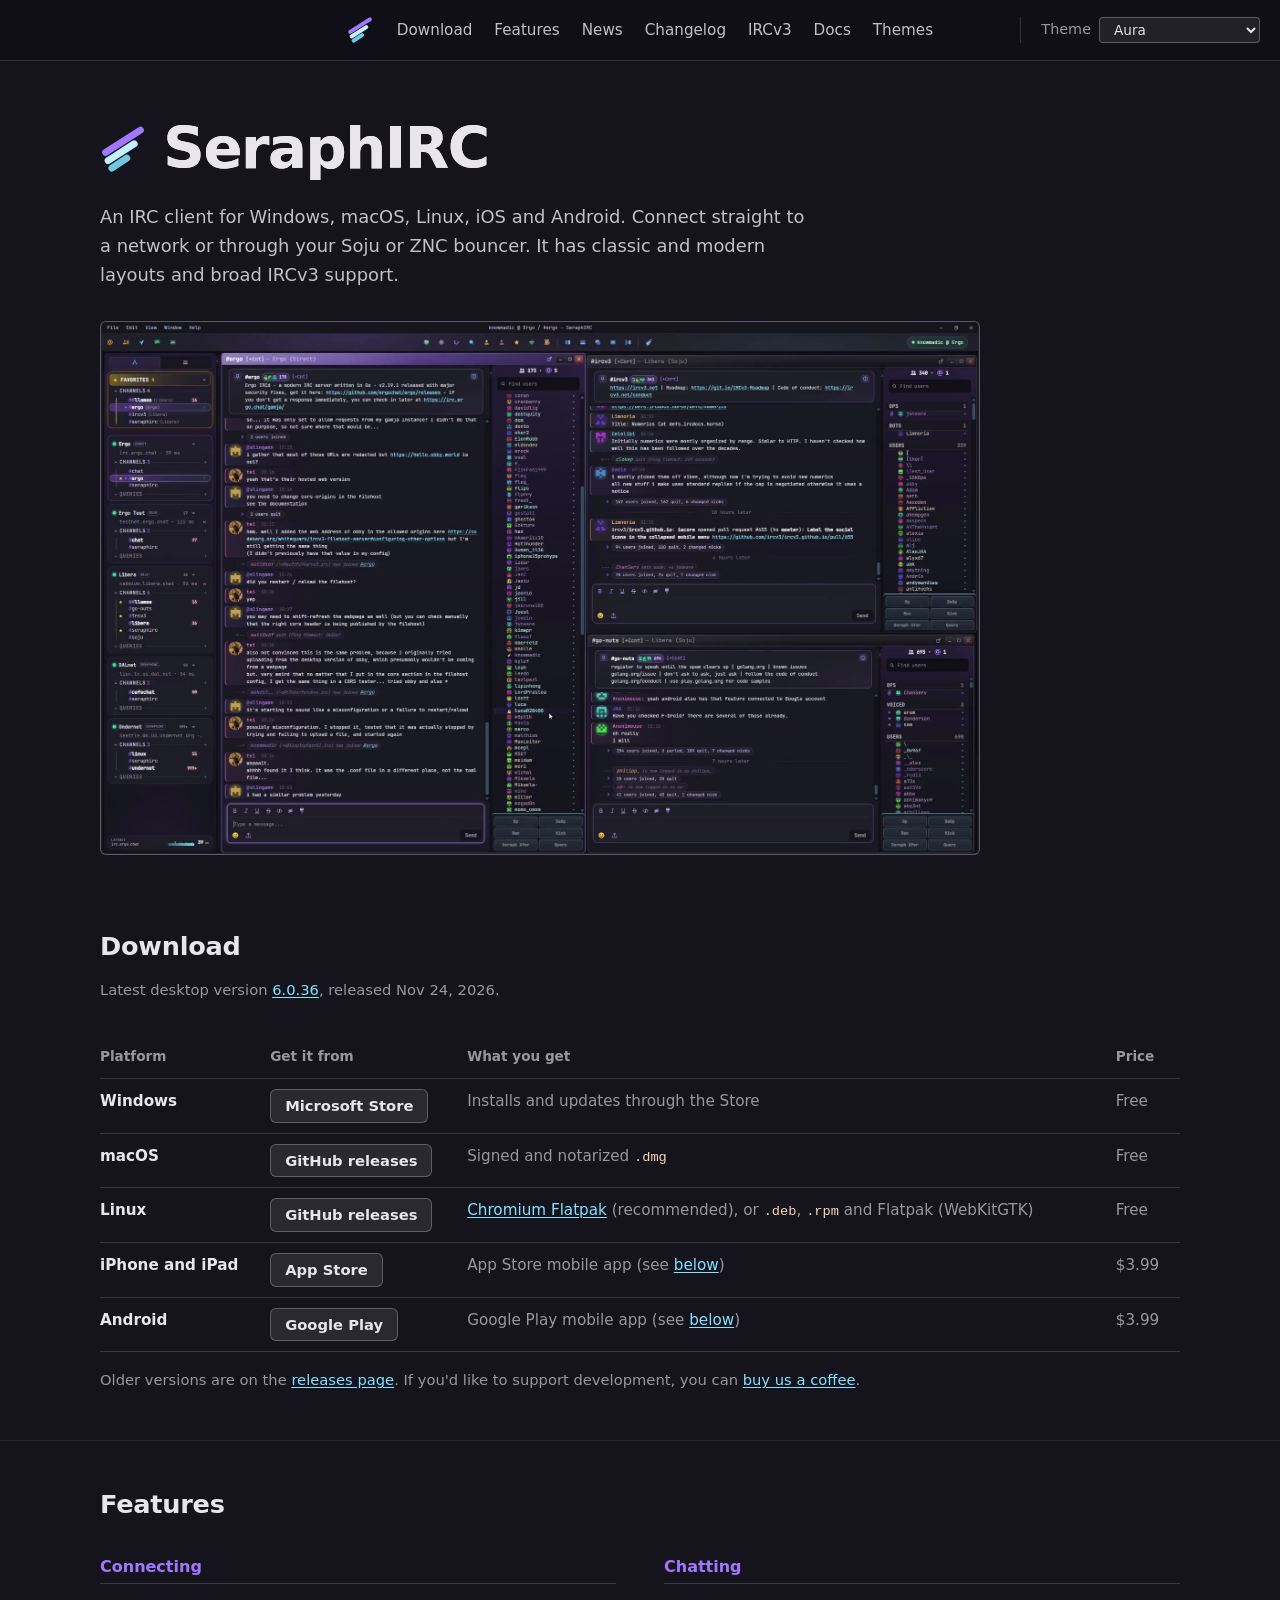
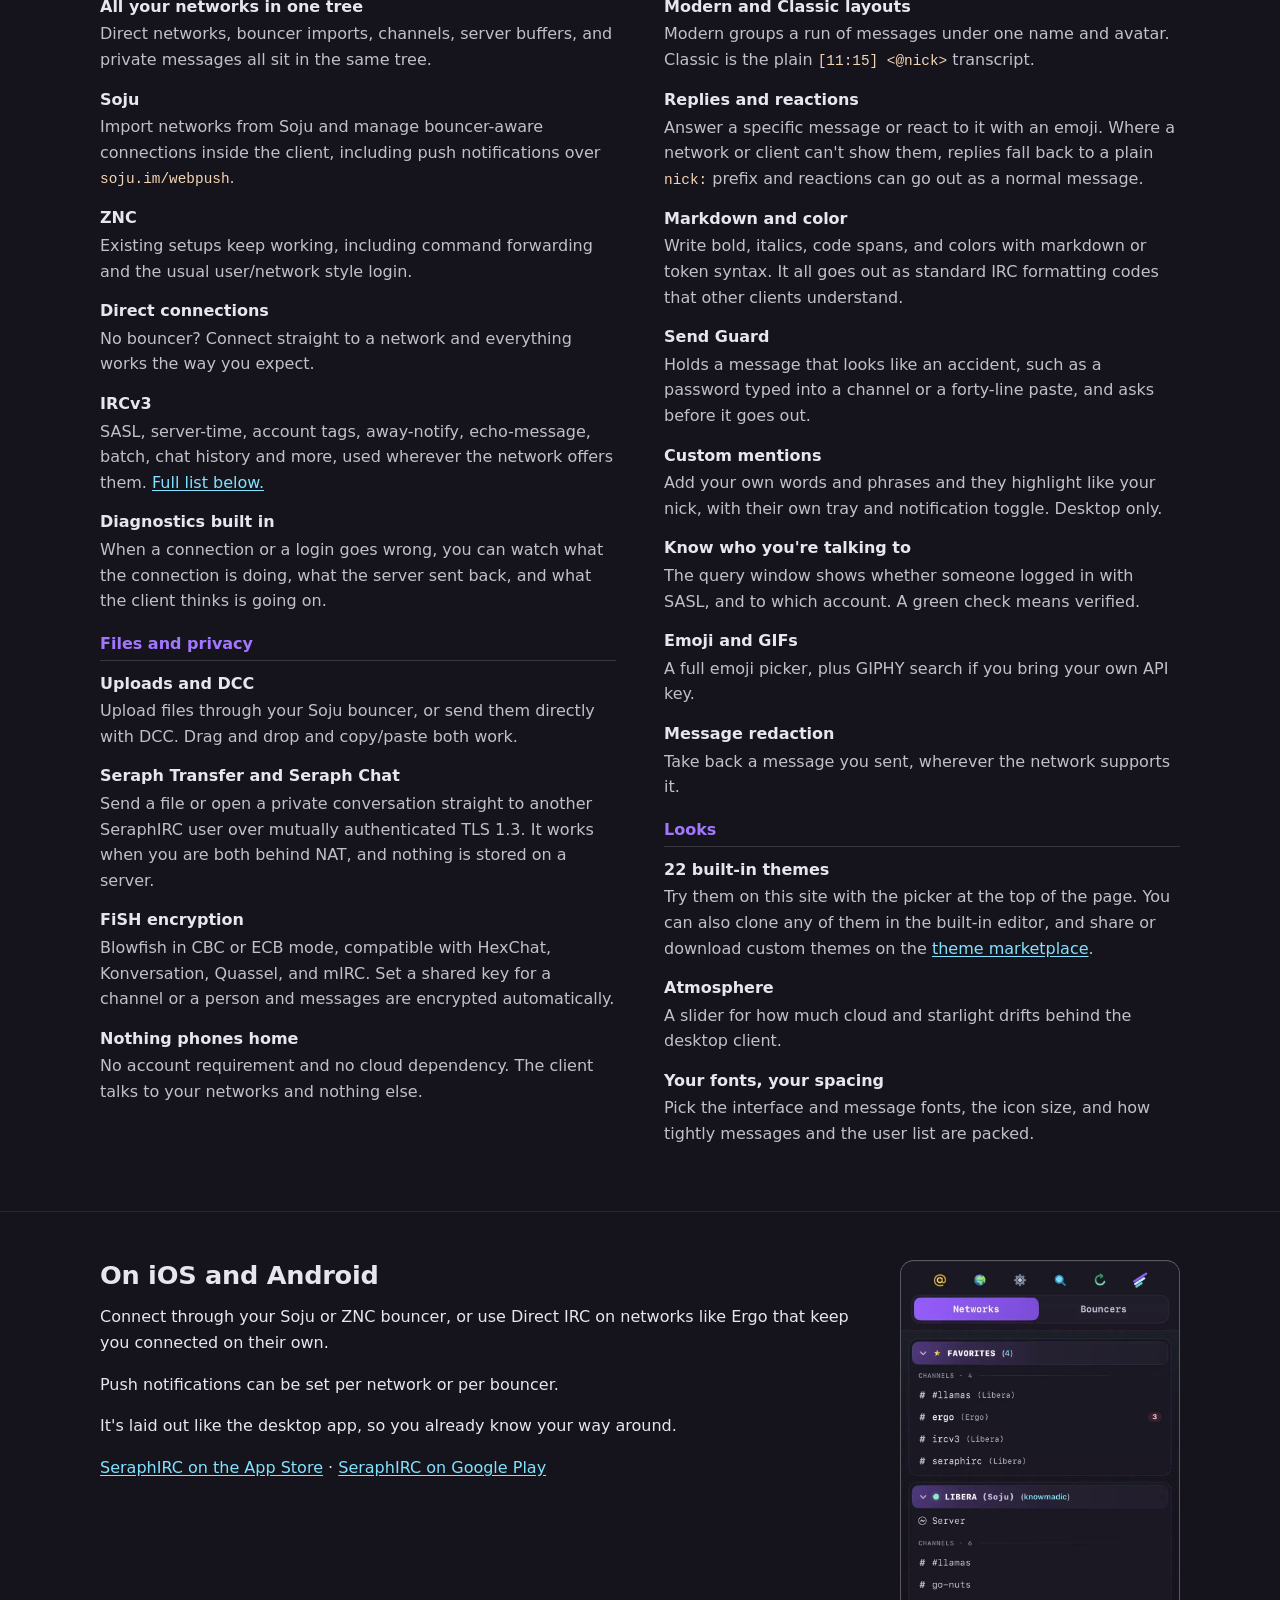
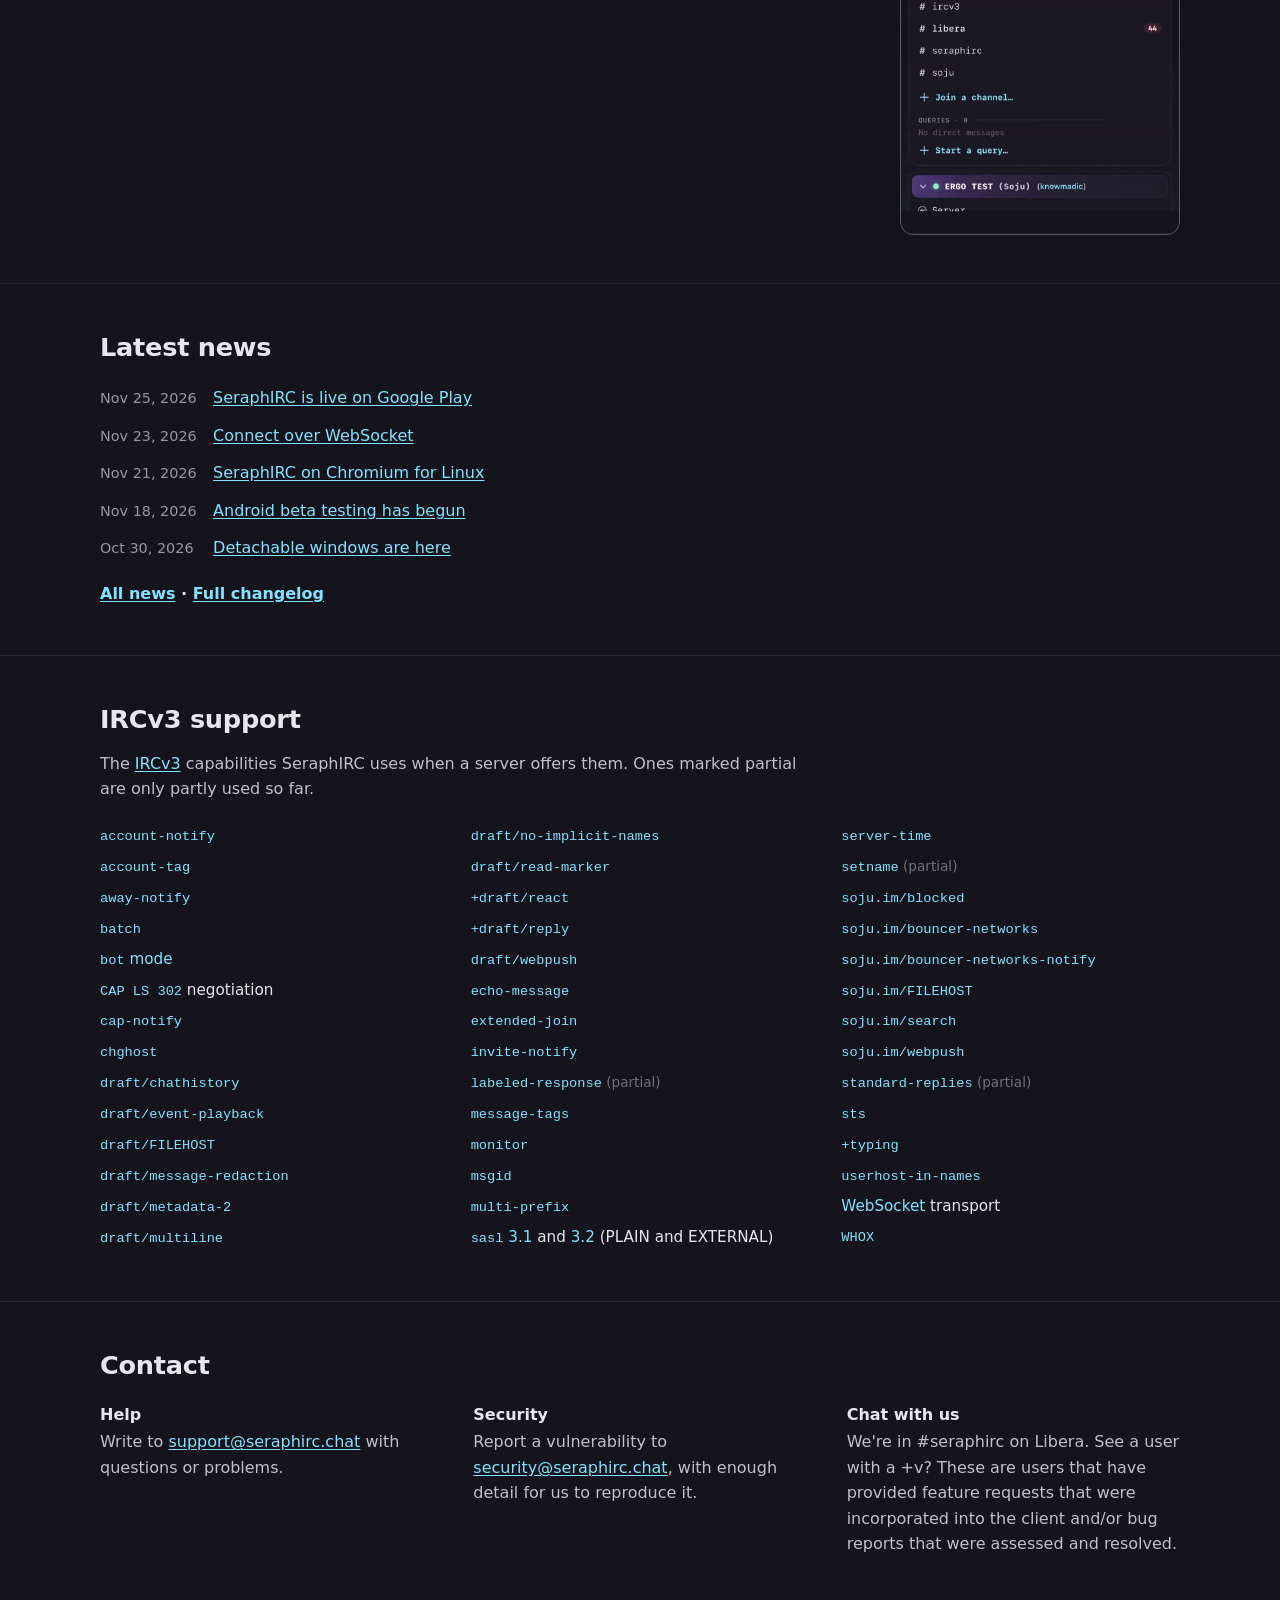
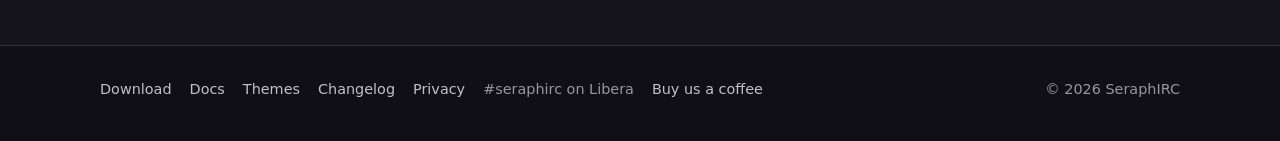
==== index.html @ 4b60f72a "Fanout cleanup" ====
<!doctype html>
<html lang="en" data-theme="aura">
  <head>
    <meta charset="utf-8">
    <meta name="viewport" content="width=device-width, initial-scale=1">
    <meta
      name="description"
      content="SeraphIRC is an IRC client for desktop and mobile, with Soju and ZNC bouncer support, IRCv3, and locally stored history."
    >
    <meta name="theme-color" content="#192035">
    <!-- The one place to bump each release. The desktop client reads these to
         offer updates, and the download section fills in its version line from them. -->
    <meta name="seraphirc:latest-version" content="6.0.36">
    <meta name="seraphirc:release-date" content="2026-11-24">
    <meta name="seraphirc:download-url" content="https://www.seraphirc.chat/#download">
    <link rel="canonical" href="https://www.seraphirc.chat/">
    <link rel="icon" href="/favicon.ico" sizes="any">
    <link rel="icon" type="image/png" sizes="512x512" href="/assets/favicon-v3.png">
    <link rel="icon" type="image/png" sizes="192x192" href="/assets/android-chrome-192x192-v3.png">
    <link rel="icon" type="image/png" sizes="32x32" href="/assets/favicon-32x32-v3.png">
    <link rel="icon" type="image/png" sizes="16x16" href="/assets/favicon-16x16-v3.png">
    <link rel="apple-touch-icon" sizes="180x180" href="/assets/apple-touch-icon-v3.png">

    <meta property="og:type" content="website">
    <meta property="og:site_name" content="SeraphIRC">
    <meta property="og:title" content="SeraphIRC - A modern desktop and mobile IRC client">
    <meta
      property="og:description"
      content="An IRC client for desktop and mobile, with Soju and ZNC bouncer support, IRCv3 capability negotiation, and locally stored history."
    >
    <meta property="og:url" content="https://www.seraphirc.chat/">
    <meta property="og:image" content="https://www.seraphirc.chat/assets/seraphirc-link-preview-v4.png">
    <meta property="og:image:secure_url" content="https://www.seraphirc.chat/assets/seraphirc-link-preview-v4.png">
    <meta property="og:image:type" content="image/png">
    <meta property="og:image:width" content="1200">
    <meta property="og:image:height" content="630">
    <meta property="og:image:alt" content="The SeraphIRC wing-sweep mark on a night-navy ground">
    <meta name="twitter:card" content="summary_large_image">
    <meta name="twitter:title" content="SeraphIRC - A modern desktop and mobile IRC client">
    <meta
      name="twitter:description"
      content="An IRC client for desktop and mobile, with Soju and ZNC bouncer support, IRCv3 capability negotiation, and locally stored history."
    >
    <meta name="twitter:image" content="https://www.seraphirc.chat/assets/seraphirc-link-preview-v4.png">
    <meta name="twitter:image:alt" content="The SeraphIRC wing-sweep mark on a night-navy ground">
    <title>SeraphIRC - IRC for desktop &amp; mobile</title>
    <script type="application/ld+json">
      {
        "@context": "https://schema.org",
        "@graph": [
          {
            "@type": "SoftwareApplication",
            "@id": "https://www.seraphirc.chat/#desktop",
            "name": "SeraphIRC for Desktop",
            "operatingSystem": "Windows, macOS, Linux",
            "applicationCategory": "CommunicationApplication",
            "description": "SeraphIRC is an IRC client for Windows, macOS and Linux, with Soju and ZNC bouncer support, IRCv3 capability negotiation, and locally stored history.",
            "url": "https://www.seraphirc.chat/",
            "downloadUrl": "https://github.com/seraphirc/seraphirc-download/releases/latest",
            "image": "https://www.seraphirc.chat/assets/seraphirc-link-preview-v4.png",
            "screenshot": "https://www.seraphirc.chat/assets/demo/seraphirc-demo-poster.jpg",
            "license": "Proprietary",
            "offers": {
              "@type": "Offer",
              "price": "0",
              "priceCurrency": "USD"
            }
          },
          {
            "@type": "SoftwareApplication",
            "@id": "https://www.seraphirc.chat/#ios",
            "name": "SeraphIRC for iOS",
            "operatingSystem": "iOS, iPadOS",
            "applicationCategory": "CommunicationApplication",
            "description": "SeraphIRC is an IRC client for iPhone and iPad, with Soju and ZNC bouncer support, IRCv3 capability negotiation, and locally stored history.",
            "url": "https://www.seraphirc.chat/",
            "downloadUrl": "https://apps.apple.com/us/app/seraphirc/id6787119413",
            "image": "https://www.seraphirc.chat/assets/seraphirc-link-preview-v4.png",
            "screenshot": "https://www.seraphirc.chat/assets/demo/seraphirc-mobile-demo-poster.jpg",
            "license": "Proprietary",
            "offers": {
              "@type": "Offer",
              "price": "3.99",
              "priceCurrency": "USD"
            }
          }
        ]
      }
    </script>
    <script>
      // News and the changelog moved to their own pages. Send old links like
      // /#changelog, /#v6.0.13 and /#news-wails-3 there before the page draws.
      (function () {
        var hash = location.hash;
        if (/^#(changelog$|v\d)/.test(hash)) location.replace("/changelog/" + (hash === "#changelog" ? "" : hash));
        else if (/^#news(-|$)/.test(hash)) location.replace("/news/" + (hash === "#news" ? "" : hash));
      })();
    </script>
    <script>
      // Apply the saved theme before first paint.
      (function () {
        try {
          var t = localStorage.getItem("seraphirc-theme");
          // Spooky Season was retired, so a saved pick of it falls back to the default.
          if (t && t !== "spooky-season") document.documentElement.setAttribute("data-theme", t);
        } catch (e) {}
      })();
    </script>
    <link rel="stylesheet" href="styles.css?v=20261126-wordmark-1">
  </head>
  <body>
    <header class="site-header">
      <div class="wrap">
        <a class="brand" href="/" aria-label="SeraphIRC home">
          <span class="brand-mark" aria-hidden="true">
            <svg class="seraph-mark" viewBox="9 23.5 74 74" fill="none" stroke-width="11" stroke-linecap="round" aria-hidden="true" focusable="false"><path d="M18,66 L74,30" stroke="var(--mark-1)"/><path d="M22,79 L64,52" stroke="var(--mark-2)"/><path d="M28,91 L52,75" stroke="var(--mark-3)"/></svg>
          </span>
        </a>
        <nav class="site-nav" aria-label="Main">
          <a href="#download">Download</a>
          <a href="#features">Features</a>
          <a href="/news/">News</a>
          <a href="/changelog/">Changelog</a>
          <a href="#ircv3">IRCv3</a>
          <a href="/docs/">Docs</a>
          <a href="/marketplace/">Themes</a>
        </nav>
        <label class="field head-theme">
          Theme
          <select id="theme-select">
            <option value="aura">Aura</option>
            <option value="catppuccin">Catppuccin</option>
            <option value="cyberpunk">Cyberpunk</option>
            <option value="dim">Dim</option>
            <option value="dracula">Dracula</option>
            <option value="funky-fresh">Funky Fresh</option>
            <option value="gruvbox">Gruvbox</option>
            <option value="hackerman">Hackerman</option>
            <option value="light">Light</option>
            <option value="miami-nights">Miami Nights</option>
            <option value="monokai">Monokai</option>
            <option value="nebula">Nebula</option>
            <option value="newsprint">Newsprint</option>
            <option value="nord">Nord</option>
            <option value="ocean-breeze">Ocean Breeze</option>
            <option value="phoenix">Phoenix</option>
            <option value="sage">Sage</option>
            <option value="sakura">Sakura</option>
            <option value="seraph">Seraph</option>
            <option value="solarized-dark">Solarized Dark</option>
            <option value="solarized-light">Solarized Light</option>
            <option value="tokyo-night">Tokyo Night</option>
          </select>
        </label>
      </div>
    </header>

    <main>
      <section class="intro">
        <div class="wrap">
          <h1 class="wordmark">
            <span class="wordmark-name">
              <svg class="seraph-mark wordmark-mark" viewBox="9 23.5 74 74" fill="none" stroke-width="11" stroke-linecap="round" aria-hidden="true" focusable="false"><path d="M18,66 L74,30" stroke="var(--mark-1)"/><path d="M22,79 L64,52" stroke="var(--mark-2)"/><path d="M28,91 L52,75" stroke="var(--mark-3)"/></svg>
              <span class="wordmark-text">SeraphIRC</span>
            </span>
          </h1>
          <p class="intro-text">
            An IRC client for Windows, macOS, Linux, iOS and Android. Connect straight to a
            network or through your Soju or ZNC bouncer. It has classic and modern layouts and
            broad IRCv3 support.
          </p>
          <figure class="shot">
            <!-- The poster is a still from the video. It is what crawlers, link
                 previews and AI tools see, since they don't read video frames. -->
            <video
              class="demo-video"
              src="assets/demo/seraphirc-demo.mp4?v=20261111-demo-1"
              poster="assets/demo/seraphirc-demo-poster.jpg?v=20261117-1"
              width="2558"
              height="1550"
              controls
              muted
              loop
              playsinline
              preload="metadata"
              data-demo-video
              aria-label="A demo of the SeraphIRC desktop client"
            >
              <img
                src="assets/demo/seraphirc-demo-poster.jpg?v=20261117-1"
                width="1920"
                height="1163"
                alt="The SeraphIRC desktop client on Windows: a network tree with favorites, three channel windows side by side, and their user lists"
              >
            </video>
          </figure>
        </div>
      </section>

      <section class="section" id="download" aria-labelledby="download-title">
        <div class="wrap">
          <h2 id="download-title">Download</h2>
          <p class="small-print" data-latest-release hidden>
            Latest desktop version <a href="/changelog/" data-latest-version></a>,
            released <time data-latest-date></time>.
          </p>
          <div class="table-scroll">
            <table class="table downloads">
              <thead>
                <tr><th scope="col">Platform</th><th scope="col">Get it from</th><th scope="col">What you get</th><th scope="col">Price</th></tr>
              </thead>
              <tbody>
                <tr>
                  <td>Windows</td>
                  <td><a class="button" href="https://apps.microsoft.com/store/detail/9NX6N61K61B0?cid=DevShareMCLPCS">Microsoft Store</a></td>
                  <td class="files">Installs and updates through the Store</td>
                  <td class="price">Free</td>
                </tr>
                <tr>
                  <td>macOS</td>
                  <td><a class="button" href="https://github.com/seraphirc/seraphirc-download/releases/latest">GitHub releases</a></td>
                  <td class="files">Signed and notarized <code>.dmg</code></td>
                  <td class="price">Free</td>
                </tr>
                <tr>
                  <td>Linux</td>
                  <td><a class="button" href="https://github.com/seraphirc/seraphirc-download/releases/latest">GitHub releases</a></td>
                  <td class="files"><a href="/news/#news-chromium-flatpak">Chromium Flatpak</a> (recommended), or <code>.deb</code>, <code>.rpm</code> and Flatpak (WebKitGTK)</td>
                  <td class="price">Free</td>
                </tr>
                <tr>
                  <td>iPhone and iPad</td>
                  <td><a class="button" href="https://apps.apple.com/us/app/seraphirc/id6787119413">App Store</a></td>
                  <td class="files">App Store mobile app (see <a href="#mobile">below</a>)</td>
                  <td class="price">$3.99</td>
                </tr>
                <tr>
                  <td>Android</td>
                  <td><a class="button" href="https://play.google.com/store/apps/details?id=chat.seraphirc.android&amp;pcampaignid=web_share">Google Play</a></td>
                  <td class="files">Google Play mobile app (see <a href="#mobile">below</a>)</td>
                  <td class="price">$3.99</td>
                </tr>
              </tbody>
            </table>
          </div>
          <p class="small-print">
            Older versions are on the
            <a href="https://github.com/seraphirc/seraphirc-download/releases">releases page</a>.
            If you'd like to support development, you can
            <a href="https://buymeacoffee.com/seraphirc">buy us a coffee</a>.
          </p>
        </div>
      </section>

      <section class="section" id="features" aria-labelledby="features-title">
        <div class="wrap">
          <h2 id="features-title">Features</h2>
          <div class="feature-groups">
            <div class="feature-col">
              <div class="feature-group">
                <h3>Connecting</h3>
                <dl class="feature-list">
                  <dt>All your networks in one tree</dt>
                  <dd>Direct networks, bouncer imports, channels, server buffers, and private messages all sit in the same tree.</dd>
                  <dt id="bouncers">Soju</dt>
                  <dd>Import networks from Soju and manage bouncer-aware connections inside the client, including push notifications over <code>soju.im/webpush</code>.</dd>
                  <dt>ZNC</dt>
                  <dd>Existing setups keep working, including command forwarding and the usual user/network style login.</dd>
                  <dt>Direct connections</dt>
                  <dd>No bouncer? Connect straight to a network and everything works the way you expect.</dd>
                  <dt>IRCv3</dt>
                  <dd>SASL, server-time, account tags, away-notify, echo-message, batch, chat history and more, used wherever the network offers them. <a href="#ircv3">Full list below.</a></dd>
                  <dt>Diagnostics built in</dt>
                  <dd>When a connection or a login goes wrong, you can watch what the connection is doing, what the server sent back, and what the client thinks is going on.</dd>
                </dl>
              </div>

              <div class="feature-group">
                <h3>Files and privacy</h3>
                <dl class="feature-list">
                  <dt>Uploads and DCC</dt>
                  <dd>Upload files through your Soju bouncer, or send them directly with DCC. Drag and drop and copy/paste both work.</dd>
                  <dt>Seraph Transfer and Seraph Chat</dt>
                  <dd>Send a file or open a private conversation straight to another SeraphIRC user over mutually authenticated TLS 1.3. It works when you are both behind NAT, and nothing is stored on a server.</dd>
                  <dt>FiSH encryption</dt>
                  <dd>Blowfish in CBC or ECB mode, compatible with HexChat, Konversation, Quassel, and mIRC. Set a shared key for a channel or a person and messages are encrypted automatically.</dd>
                  <dt>Nothing phones home</dt>
                  <dd>No account requirement and no cloud dependency. The client talks to your networks and nothing else.</dd>
                </dl>
              </div>
            </div>
            <div class="feature-col">
              <div class="feature-group">
                <h3>Chatting</h3>
                <dl class="feature-list">
                  <dt>Modern and Classic layouts</dt>
                  <dd>Modern groups a run of messages under one name and avatar. Classic is the plain <code>[11:15] &lt;@nick&gt;</code> transcript.</dd>
                  <dt>Replies and reactions</dt>
                  <dd>Answer a specific message or react to it with an emoji. Where a network or client can't show them, replies fall back to a plain <code>nick:</code> prefix and reactions can go out as a normal message.</dd>
                  <dt>Markdown and color</dt>
                  <dd>Write bold, italics, code spans, and colors with markdown or token syntax. It all goes out as standard IRC formatting codes that other clients understand.</dd>
                  <dt>Send Guard</dt>
                  <dd>Holds a message that looks like an accident, such as a password typed into a channel or a forty-line paste, and asks before it goes out.</dd>
                  <dt>Custom mentions</dt>
                  <dd>Add your own words and phrases and they highlight like your nick, with their own tray and notification toggle. Desktop only.</dd>
                  <dt>Know who you're talking to</dt>
                  <dd>The query window shows whether someone logged in with SASL, and to which account. A green check means verified.</dd>
                  <dt>Emoji and GIFs</dt>
                  <dd>A full emoji picker, plus GIPHY search if you bring your own API key.</dd>
                  <dt>Message redaction</dt>
                  <dd>Take back a message you sent, wherever the network supports it.</dd>
                </dl>
              </div>

              <div class="feature-group">
                <h3>Looks</h3>
                <dl class="feature-list">
                  <dt>22 built-in themes</dt>
                  <dd>Try them on this site with the picker at the top of the page. You can also clone any of them in the built-in editor, and share or download custom themes on the <a href="/marketplace/">theme marketplace</a>.</dd>
                  <dt>Atmosphere</dt>
                  <dd>A slider for how much cloud and starlight drifts behind the desktop client.</dd>
                  <dt>Your fonts, your spacing</dt>
                  <dd>Pick the interface and message fonts, the icon size, and how tightly messages and the user list are packed.</dd>
                </dl>
              </div>
            </div>
          </div>
        </div>
      </section>

      <section class="section" id="mobile" aria-labelledby="mobile-title">
        <div class="wrap mobile-grid">
          <div>
            <h2 id="mobile-title">On iOS and Android</h2>
            <p>
              Connect through your Soju or ZNC bouncer, or use Direct IRC on networks like Ergo
              that keep you connected on their own.
            </p>
            <p>Push notifications can be set per network or per bouncer.</p>
            <p>It's laid out like the desktop app, so you already know your way around.</p>
            <p>
              <a href="https://apps.apple.com/us/app/seraphirc/id6787119413">SeraphIRC on the App Store</a>
              &middot; <a href="https://play.google.com/store/apps/details?id=chat.seraphirc.android&amp;pcampaignid=web_share">SeraphIRC on Google Play</a>
            </p>
          </div>
          <video
            class="phone-video"
            src="assets/demo/seraphirc-mobile-demo.mp4?v=20261111-mobile-3"
            poster="assets/demo/seraphirc-mobile-demo-poster.jpg?v=20261111-mobile-3"
            width="860"
            height="1766"
            controls
            muted
            loop
            playsinline
            preload="none"
            data-demo-video
            aria-label="A demo of SeraphIRC on iPhone"
          ></video>
        </div>
      </section>

      <section class="section" id="latest" aria-labelledby="latest-title">
        <div class="wrap">
          <h2 id="latest-title">Latest news</h2>
          <ul class="news-list">
            <li><time datetime="2026-11-25">Nov 25, 2026</time> <a href="/news/#news-android-google-play">SeraphIRC is live on Google Play</a></li>
            <li><time datetime="2026-11-23">Nov 23, 2026</time> <a href="/news/#news-websocket">Connect over WebSocket</a></li>
            <li><time datetime="2026-11-21">Nov 21, 2026</time> <a href="/news/#news-chromium-flatpak">SeraphIRC on Chromium for Linux</a></li>
            <li><time datetime="2026-11-18">Nov 18, 2026</time> <a href="/news/#news-android-beta">Android beta testing has begun</a></li>
            <li><time datetime="2026-10-30">Oct 30, 2026</time> <a href="/news/#news-detachable-windows">Detachable windows are here</a></li>
          </ul>
          <p class="section-more"><a href="/news/">All news</a> &middot; <a href="/changelog/">Full changelog</a></p>
        </div>
      </section>

      <section class="section" id="ircv3" aria-labelledby="ircv3-title">
        <div class="wrap">
          <h2 id="ircv3-title">IRCv3 support</h2>
          <p class="section-intro">
            The <a href="https://ircv3.net" target="_blank" rel="noopener">IRCv3</a> capabilities SeraphIRC uses when a
            server offers them. Ones marked partial are only partly used so far.
          </p>
          <ul class="cap-list">
            <li><a href="https://ircv3.net/specs/extensions/account-notify" target="_blank" rel="noopener"><code>account-notify</code></a></li>
            <li><a href="https://ircv3.net/specs/extensions/account-tag" target="_blank" rel="noopener"><code>account-tag</code></a></li>
            <li><a href="https://ircv3.net/specs/extensions/away-notify" target="_blank" rel="noopener"><code>away-notify</code></a></li>
            <li><a href="https://ircv3.net/specs/extensions/batch" target="_blank" rel="noopener"><code>batch</code></a></li>
            <li><a href="https://ircv3.net/specs/extensions/bot-mode" target="_blank" rel="noopener"><code>bot</code> mode</a></li>
            <li><a href="https://ircv3.net/specs/extensions/capability-negotiation" target="_blank" rel="noopener"><code>CAP LS 302</code></a> negotiation</li>
            <li><a href="https://ircv3.net/specs/extensions/capability-negotiation#cap-notify" target="_blank" rel="noopener"><code>cap-notify</code></a></li>
            <li><a href="https://ircv3.net/specs/extensions/chghost" target="_blank" rel="noopener"><code>chghost</code></a></li>
            <li><a href="https://ircv3.net/specs/extensions/chathistory" target="_blank" rel="noopener"><code>draft/chathistory</code></a></li>
            <li><a href="https://ircv3.net/specs/extensions/chathistory#implementation" target="_blank" rel="noopener"><code>draft/event-playback</code></a></li>
            <li><a href="https://github.com/ircv3/ircv3-specifications/pull/562" target="_blank" rel="noopener"><code>draft/FILEHOST</code></a></li>
            <li><a href="https://ircv3.net/specs/extensions/message-redaction" target="_blank" rel="noopener"><code>draft/message-redaction</code></a></li>
            <li><a href="https://ircv3.net/specs/extensions/metadata" target="_blank" rel="noopener"><code>draft/metadata-2</code></a></li>
            <li><a href="https://ircv3.net/specs/extensions/multiline" target="_blank" rel="noopener"><code>draft/multiline</code></a></li>
            <li><a href="https://ircv3.net/specs/extensions/no-implicit-names" target="_blank" rel="noopener"><code>draft/no-implicit-names</code></a></li>
            <li><a href="https://ircv3.net/specs/extensions/read-marker" target="_blank" rel="noopener"><code>draft/read-marker</code></a></li>
            <li><a href="https://ircv3.net/specs/client-tags/react" target="_blank" rel="noopener"><code>+draft/react</code></a></li>
            <li><a href="https://ircv3.net/specs/client-tags/reply" target="_blank" rel="noopener"><code>+draft/reply</code></a></li>
            <li><a href="https://ircv3.net/specs/extensions/webpush" target="_blank" rel="noopener"><code>draft/webpush</code></a></li>
            <li><a href="https://ircv3.net/specs/extensions/echo-message" target="_blank" rel="noopener"><code>echo-message</code></a></li>
            <li><a href="https://ircv3.net/specs/extensions/extended-join" target="_blank" rel="noopener"><code>extended-join</code></a></li>
            <li><a href="https://ircv3.net/specs/extensions/invite-notify" target="_blank" rel="noopener"><code>invite-notify</code></a></li>
            <li class="partial"><a href="https://ircv3.net/specs/extensions/labeled-response" target="_blank" rel="noopener"><code>labeled-response</code></a></li>
            <li><a href="https://ircv3.net/specs/extensions/message-tags" target="_blank" rel="noopener"><code>message-tags</code></a></li>
            <li><a href="https://ircv3.net/specs/extensions/monitor" target="_blank" rel="noopener"><code>monitor</code></a></li>
            <li><a href="https://ircv3.net/specs/extensions/message-ids" target="_blank" rel="noopener"><code>msgid</code></a></li>
            <li><a href="https://ircv3.net/specs/extensions/multi-prefix" target="_blank" rel="noopener"><code>multi-prefix</code></a></li>
            <li><a href="https://ircv3.net/specs/extensions/sasl-3.1" target="_blank" rel="noopener"><code>sasl</code> 3.1</a> and <a href="https://ircv3.net/specs/extensions/sasl-3.2" target="_blank" rel="noopener">3.2</a> (PLAIN and EXTERNAL)</li>
            <li><a href="https://ircv3.net/specs/extensions/server-time" target="_blank" rel="noopener"><code>server-time</code></a></li>
            <li class="partial"><a href="https://ircv3.net/specs/extensions/setname" target="_blank" rel="noopener"><code>setname</code></a></li>
            <li><a href="https://codeberg.org/emersion/soju/src/branch/master/doc/ext/metadata.md" target="_blank" rel="noopener"><code>soju.im/blocked</code></a></li>
            <li><a href="https://codeberg.org/emersion/soju/src/branch/master/doc/ext/bouncer-networks.md" target="_blank" rel="noopener"><code>soju.im/bouncer-networks</code></a></li>
            <li><a href="https://codeberg.org/emersion/soju/src/branch/master/doc/ext/bouncer-networks.md" target="_blank" rel="noopener"><code>soju.im/bouncer-networks-notify</code></a></li>
            <li><a href="https://codeberg.org/emersion/soju/src/branch/master/doc/ext/filehost.md" target="_blank" rel="noopener"><code>soju.im/FILEHOST</code></a></li>
            <li><a href="https://codeberg.org/emersion/soju/src/branch/master/doc/ext/search.md" target="_blank" rel="noopener"><code>soju.im/search</code></a></li>
            <li><a href="https://codeberg.org/emersion/soju/src/branch/master/doc/ext/webpush.md" target="_blank" rel="noopener"><code>soju.im/webpush</code></a></li>
            <li class="partial"><a href="https://ircv3.net/specs/extensions/standard-replies" target="_blank" rel="noopener"><code>standard-replies</code></a></li>
            <li><a href="https://ircv3.net/specs/extensions/sts" target="_blank" rel="noopener"><code>sts</code></a></li>
            <li><a href="https://ircv3.net/specs/client-tags/typing" target="_blank" rel="noopener"><code>+typing</code></a></li>
            <li><a href="https://ircv3.net/specs/extensions/userhost-in-names" target="_blank" rel="noopener"><code>userhost-in-names</code></a></li>
            <li><a href="https://ircv3.net/specs/extensions/websocket" target="_blank" rel="noopener">WebSocket</a> transport</li>
            <li><a href="https://ircv3.net/specs/extensions/whox" target="_blank" rel="noopener"><code>WHOX</code></a></li>
          </ul>
        </div>
      </section>

      <section class="section" id="contact" aria-labelledby="contact-title">
        <div class="wrap">
          <h2 id="contact-title">Contact</h2>
          <dl class="contact-list">
            <div>
              <dt>Help</dt>
              <dd>Write to <a href="mailto:support@seraphirc.chat">support@seraphirc.chat</a> with questions or problems.</dd>
            </div>
            <div>
              <dt>Security</dt>
              <dd>Report a vulnerability to <a href="mailto:security@seraphirc.chat">security@seraphirc.chat</a>, with enough detail for us to reproduce it.</dd>
            </div>
            <div>
              <dt>Chat with us</dt>
              <dd>We're in #seraphirc on Libera. See a user with a +v? These are users that have provided feature requests that were incorporated into the client and/or bug reports that were assessed and resolved.</dd>
            </div>
          </dl>
        </div>
      </section>
    </main>

    <footer class="site-footer">
      <div class="wrap">
        <ul class="foot-nav">
          <li><a href="/#download">Download</a></li>
          <li><a href="/docs/">Docs</a></li>
          <li><a href="/marketplace/">Themes</a></li>
          <li><a href="/changelog/">Changelog</a></li>
          <li><a href="/privacy/">Privacy</a></li>
          <li>#seraphirc on Libera</li>
          <li><a href="https://buymeacoffee.com/seraphirc">Buy us a coffee</a></li>
        </ul>
        <p class="foot-meta">&copy; <span data-year>2026</span> SeraphIRC</p>
      </div>
    </footer>

    <script>
      // Loop each demo while it is on screen, unless the visitor has asked for
      // less motion. Nothing downloads before then. Safari pauses muted video
      // that scrolls away and never resumes it, so this plays and pauses on
      // visibility itself. A pause the visitor made sticks until they press play.
      (function () {
        var videos = document.querySelectorAll("[data-demo-video]");
        if (window.matchMedia("(prefers-reduced-motion: reduce)").matches) return;
        function start(video) {
          video.muted = true;
          var playing = video.play();
          if (playing) playing.catch(function () {});
        }
        // iOS shows the controls of a video that starts on its own until it
        // is tapped, so hide them while it autoplays. A tap, click, or Enter
        // brings them back.
        videos.forEach(function (video) {
          video.controls = false;
          video.tabIndex = 0;
          video.style.cursor = "pointer";
          function reveal() {
            video.controls = true;
            video.removeAttribute("tabindex");
            video.style.cursor = "";
            video.removeEventListener("click", reveal);
            video.removeEventListener("keydown", onKey);
          }
          function onKey(event) {
            if (event.key !== "Enter" && event.key !== " ") return;
            event.preventDefault();
            reveal();
          }
          video.addEventListener("click", reveal);
          video.addEventListener("keydown", onKey);
        });
        if (!("IntersectionObserver" in window)) {
          videos.forEach(start);
          return;
        }
        // Measured at the moment of the pause, since Safari's own pause can
        // land before the observer hears the video left the screen.
        function mostlyOnScreen(video) {
          var rect = video.getBoundingClientRect();
          var shown = Math.min(rect.bottom, window.innerHeight) - Math.max(rect.top, 0);
          return shown >= rect.height / 2;
        }
        var observer = new IntersectionObserver(function (entries) {
          entries.forEach(function (entry) {
            var video = entry.target;
            if (video.dataset.userPaused) return;
            if (entry.isIntersecting) {
              start(video);
            } else if (!document.fullscreenElement && !video.webkitDisplayingFullscreen) {
              video.pause();
            }
          });
        });
        videos.forEach(function (video) {
          // A pause with the video mostly on screen came from the visitor.
          video.addEventListener("pause", function () {
            if (mostlyOnScreen(video)) video.dataset.userPaused = "true";
          });
          video.addEventListener("play", function () {
            delete video.dataset.userPaused;
          });
          observer.observe(video);
        });
      })();

      // The header theme picker recolors the site to match a client theme.
      (function () {
        var select = document.getElementById("theme-select");
        select.value = document.documentElement.getAttribute("data-theme") || "aura";
        select.addEventListener("change", function () {
          document.documentElement.setAttribute("data-theme", select.value);
          try { localStorage.setItem("seraphirc-theme", select.value); } catch (e) {}
        });
      })();

    </script>
    <script>
      // Keep the footer year current.
      document.querySelectorAll("[data-year]").forEach(function (el) {
        el.textContent = String(new Date().getFullYear());
      });

      // Fill the download section's version line from the release meta tags.
      (function () {
        function meta(name) {
          var tag = document.querySelector('meta[name="seraphirc:' + name + '"]');
          return tag ? tag.content : "";
        }
        var version = meta("latest-version");
        var date = meta("release-date");
        var line = document.querySelector("[data-latest-release]");
        if (!line || !version || !date) return;
        var link = line.querySelector("[data-latest-version]");
        link.textContent = version;
        link.href = "/changelog/#v" + version;
        var time = line.querySelector("[data-latest-date]");
        time.dateTime = date;
        time.textContent = new Date(date).toLocaleDateString("en-US", {
          month: "short", day: "numeric", year: "numeric", timeZone: "UTC"
        });
        line.hidden = false;
      })();
    </script>
  </body>
</html>
---- styles.css ----
/* SeraphIRC site styles
   One stylesheet for every page. docs/docs.css and the marketplace's
   inline block build on the variables defined here, so rename with care.

   Contents
     1. Palette (Seraph) and fonts
     2. Base elements
     3. Header and footer
     4. Buttons and form controls
     5. Home page
     6. Lightbox
     7. Plain content pages (privacy, marketplace)
     8. Themes (the picker swaps the palette)
     9. Small screens */


/* 1. Palette ------------------------------------------------------------ */

:root {
  color-scheme: dark;

  --bg: #141a2b;
  --bg-2: #10151f;
  --panel: #192035;
  --panel-2: #1d2540;
  --raised: #262f4a;

  --line: rgba(139, 175, 218, 0.2);
  --line-2: rgba(139, 175, 218, 0.34);
  --line-soft: rgba(139, 175, 218, 0.11);

  --text: #e5eaf3;
  --muted: #c3cde0;
  --dim: #9fb0cb;
  --faint: #7186a8;

  --accent: #79b0ea;
  --accent-bright: #c1daf5;
  --accent-deep: #22345c;
  --gold: #f3d372;
  --gold-bright: #f9e39a;
  --gold-deep: #4f4118;
  --sel: rgba(243, 211, 114, 0.16);
  --code-ink: #e0d3ad;

  --green: #61d9a8;
  --amber: #f0b76a;
  --red: #ff6767;

  /* the three wing strokes of the logo */
  --mark-1: #e8b44c;
  --mark-2: #bfd8f5;
  --mark-3: #6e9ad1;

  --radius: 6px;
  --radius-sm: 4px;
  --shell: 1080px;
  /* the sticky header's height, so anchors and the docs rail clear it */
  --header-h: 61px;

  --sans: system-ui, -apple-system, BlinkMacSystemFont, "Segoe UI", Roboto, Ubuntu,
    Cantarell, "Noto Sans", "Helvetica Neue", Arial, sans-serif;
  --mono: ui-monospace, "SF Mono", SFMono-Regular, "Cascadia Mono", Menlo, Consolas,
    "Liberation Mono", monospace;
  /* docs.css still asks for --serif on its print cover */
  --serif: var(--sans);
}


/* 2. Base ------------------------------------------------------------------ */

*, *::before, *::after { box-sizing: border-box; }

html {
  -webkit-text-size-adjust: 100%;
  scroll-padding-top: calc(var(--header-h) + 16px);
}

body {
  min-width: 320px;
  margin: 0;
  color: var(--text);
  background: var(--bg);
  font-family: var(--sans);
  font-size: 16px;
  line-height: 1.6;
}

h1, h2, h3, h4 {
  margin: 0 0 0.5em;
  line-height: 1.25;
  font-weight: 700;
  color: var(--text);
}
h1 { font-size: 2.4rem; letter-spacing: -0.015em; }
h2 { font-size: 1.6rem; letter-spacing: -0.01em; }
h3 { font-size: 1.12rem; }

p { margin: 0 0 1em; }
p:last-child { margin-bottom: 0; }

a { color: var(--accent); text-underline-offset: 2px; }
a:hover { color: var(--accent-bright); }

code, kbd, pre { font-family: var(--mono); font-size: 0.9em; }
code { color: var(--code-ink); }

img { max-width: 100%; }

ul, ol { padding-left: 1.3em; }

:focus-visible { outline: 2px solid var(--accent); outline-offset: 2px; }

.wrap {
  width: min(var(--shell), calc(100% - 40px));
  margin: 0 auto;
}

.visually-hidden {
  position: absolute !important;
  width: 1px; height: 1px;
  overflow: hidden;
  clip: rect(0 0 0 0);
  white-space: nowrap;
}

.seraph-mark { display: block; width: 100%; height: 100%; }


/* 3. Header and footer ------------------------------------------------------ */

.site-header {
  position: sticky;
  top: 0;
  z-index: 10;
  background: var(--bg-2);
  border-bottom: 1px solid var(--line);
}
.site-header .wrap {
  display: flex;
  align-items: center;
  gap: 24px;
  min-height: 60px;
}

.brand {
  display: inline-flex;
  align-items: center;
  gap: 10px;
  color: var(--text);
  font-size: 1.1rem;
  font-weight: 700;
  text-decoration: none;
}
.brand:hover { color: var(--text); }
.brand-mark { width: 26px; height: 26px; flex: none; }

.site-nav {
  display: flex;
  flex-wrap: wrap;
  gap: 4px 22px;
  margin-left: auto;
}
.site-nav a {
  padding: 4px 0;
  color: var(--muted);
  font-size: 0.95rem;
  text-decoration: none;
}
.site-nav a:hover { color: var(--text); }
.site-nav a[aria-current="page"] {
  color: var(--text);
  box-shadow: inset 0 -2px 0 var(--gold);
}

/* Site theme picker, set off from the nav by a rule. */
.head-theme {
  flex: none;
  padding-left: 20px;
  border-left: 1px solid var(--line);
}
.head-theme select { padding-top: 3px; padding-bottom: 3px; font-size: 0.85rem; }

/* Wide screens: logo and nav centered together, theme picker at the far
   right of the window rather than the content column. */
@media (min-width: 961px) {
  .site-header .wrap {
    display: grid;
    grid-template-columns: 1fr auto auto 1fr;
    width: calc(100% - 40px);
  }
  .brand { grid-column: 2; }
  .site-nav { grid-column: 3; margin-left: 0; }
  .head-theme { grid-column: 4; justify-self: end; }
}

.site-footer {
  margin-top: 40px;
  padding: 32px 0 40px;
  color: var(--dim);
  background: var(--bg-2);
  border-top: 1px solid var(--line);
  font-size: 0.9rem;
}
.site-footer .wrap {
  display: grid;
  grid-template-columns: 1fr auto;
  gap: 14px 32px;
  align-items: start;
}
.foot-nav {
  display: flex;
  flex-wrap: wrap;
  gap: 4px 18px;
  margin: 0;
  padding: 0;
  list-style: none;
}
.foot-nav a { color: var(--muted); text-decoration: none; }
.foot-nav a:hover { color: var(--text); text-decoration: underline; }
.foot-meta { margin: 0; }
.foot-meta a { color: inherit; }


/* 4. Buttons and form controls ---------------------------------------------- */

.button {
  display: inline-flex;
  align-items: center;
  gap: 8px;
  padding: 10px 18px;
  color: var(--text);
  background: var(--panel-2);
  border: 1px solid var(--line-2);
  border-radius: var(--radius);
  font: inherit;
  font-weight: 600;
  line-height: 1.2;
  text-decoration: none;
  cursor: pointer;
}
.button:hover {
  color: var(--text);
  background: var(--raised);
}

select {
  padding: 5px 28px 5px 10px;
  color: var(--text);
  background-color: var(--panel);
  border: 1px solid var(--line-2);
  border-radius: var(--radius-sm);
  font: inherit;
  font-size: 0.9rem;
}
select option { color: var(--text); background: var(--panel); }

.field {
  display: inline-flex;
  align-items: center;
  gap: 8px;
  color: var(--dim);
  font-size: 0.9rem;
}


/* 5. Home page -------------------------------------------------------------- */

.intro { padding: 56px 0 28px; }
.intro h1 { max-width: 20em; }

/* Home heading: the logo beside the name. */
.wordmark {
  display: flex;
  align-items: center;
  gap: 0.3em;
  font-size: clamp(2.6rem, 7vw, 3.6rem);
  letter-spacing: -0.025em;
  line-height: 1.1;
  margin-bottom: 0.4em;
}
.wordmark-mark {
  width: 0.8em;
  height: 0.8em;
  flex: none;
}
.intro-text {
  max-width: 40em;
  color: var(--muted);
  font-size: 1.12rem;
}
.intro-meta {
  margin-top: 14px;
  color: var(--dim);
  font-size: 0.92rem;
}

/* Hovering the wordmark beats the wings. */
.wordmark-name {
  display: inline-flex;
  align-items: center;
  gap: 0.3em;
}
/* The wings may lift past the mark's box while they beat. */
.wordmark-name .wordmark-mark {
  overflow: visible;
  transition: filter 240ms ease;
}
.wordmark-mark path {
  transform-box: fill-box;
  transform-origin: 0% 100%;
}
.wordmark-text {
  background: linear-gradient(100deg,
      currentColor 0 34%,
      var(--mark-1) 42%, var(--mark-2) 50%, var(--mark-3) 58%,
      currentColor 66% 100%)
    100% 0 / 300% 100% no-repeat;
  -webkit-background-clip: text;
  background-clip: text;
}

/* Hover: the wings beat once, one after another, and glow while
   held; a sweep in the same three colors runs across the name. */
.wordmark-name:hover .wordmark-mark {
  filter: drop-shadow(0 0 0.14em color-mix(in srgb, var(--mark-1) 55%, transparent));
}
.wordmark-name:hover .wordmark-mark path {
  animation: wordmark-wing 760ms cubic-bezier(0.3, 0.7, 0.4, 1) both;
}
.wordmark-name:hover .wordmark-mark path:nth-child(2) { animation-delay: 70ms; }
.wordmark-name:hover .wordmark-mark path:nth-child(3) { animation-delay: 140ms; }
.wordmark-name:hover .wordmark-text {
  -webkit-text-fill-color: transparent;
  animation: wordmark-sweep 900ms ease-in-out both;
}
@keyframes wordmark-wing {
  0%   { transform: rotate(0deg); }
  38%  { transform: rotate(-10deg) translateY(-2%); }
  72%  { transform: rotate(3deg); }
  100% { transform: rotate(0deg); }
}
@keyframes wordmark-sweep {
  from { background-position: 100% 0; }
  to   { background-position: 0% 0; }
}

@media (prefers-reduced-motion: reduce) {
  .wordmark-name .wordmark-mark { transition: none; }
  .wordmark-name .wordmark-mark path,
  .wordmark-name .wordmark-text { animation: none !important; }
}

/* Desktop demo video. */
.shot { max-width: 880px; margin: 32px 0 0; }
.demo-video {
  display: block;
  width: 100%;
  height: auto;
  aspect-ratio: 2558 / 1550;
  background: var(--panel);
  border: 1px solid var(--line-2);
  border-radius: var(--radius);
}
.shot figcaption {
  margin-top: 12px;
  color: var(--dim);
  font-size: 0.9rem;
}

.section {
  padding: 48px 0;
  border-top: 1px solid var(--line-soft);
}
.intro + .section { border-top: 0; }
.section > .wrap > h2 { margin-bottom: 0.6em; }
.section-intro {
  max-width: 44em;
  color: var(--muted);
}

/* Tables: downloads, marketplace listing */
.table-scroll { overflow-x: auto; }
.table {
  width: 100%;
  border-collapse: collapse;
  font-size: 0.95rem;
}
.table th,
.table td {
  padding: 10px 14px 10px 0;
  text-align: left;
  vertical-align: top;
  border-bottom: 1px solid var(--line);
}
.table th {
  color: var(--dim);
  font-size: 0.85rem;
  font-weight: 600;
}
.table td:first-child { font-weight: 600; white-space: nowrap; }
.table .price { color: var(--dim); white-space: nowrap; }

.downloads { margin: 20px 0 16px; }
.downloads .button { padding: 7px 14px; font-size: 0.92rem; }
.downloads .files { color: var(--dim); }
.small-print { color: var(--dim); font-size: 0.92rem; }

/* Features */
.feature-groups {
  display: grid;
  grid-template-columns: repeat(2, minmax(0, 1fr));
  gap: 0 48px;
  margin-top: 24px;
}
.feature-group + .feature-group { margin-top: 20px; }
.feature-group h3 {
  margin: 12px 0 10px;
  padding-bottom: 6px;
  color: var(--gold);
  border-bottom: 1px solid var(--line);
  font-size: 1rem;
}
.feature-list { margin: 0 0 16px; }
.feature-list dt { font-weight: 700; }
.feature-list dd {
  margin: 2px 0 14px;
  color: var(--muted);
}

/* Mobile */
.mobile-grid {
  display: grid;
  grid-template-columns: minmax(0, 1fr) auto;
  gap: 40px;
  align-items: start;
}
.phone-video {
  display: block;
  width: 280px;
  max-width: 100%;
  height: auto;
  aspect-ratio: 860 / 1766;
  background: var(--panel);
  border: 1px solid var(--line-2);
  border-radius: 14px;
}

/* News */
.post {
  max-width: 46em;
  padding: 22px 0;
  border-bottom: 1px solid var(--line-soft);
}
.post:first-of-type { padding-top: 8px; }
.post h2 {
  margin-bottom: 2px;
  font-size: 1.2rem;
}
.post-meta {
  margin: 0 0 10px;
  color: var(--dim);
  font-size: 0.88rem;
}
.post p { color: var(--muted); }
.post .post-where {
  color: var(--dim);
  font-size: 0.9rem;
}

/* Homepage pointer to the news and changelog pages */
.news-list {
  max-width: 46em;
  margin: 0 0 14px;
  padding: 0;
  list-style: none;
}
.news-list li { padding: 6px 0; }
.news-list time {
  display: inline-block;
  min-width: 7.5em;
  color: var(--dim);
  font-size: 0.9rem;
}
.section-more { font-weight: 600; }

/* Changelog */
.releases { max-width: 50em; margin-top: 20px; }
.release { border-bottom: 1px solid var(--line-soft); }
.release > summary {
  display: flex;
  align-items: baseline;
  gap: 14px;
  padding: 9px 0;
  cursor: pointer;
  list-style: none;
}
.release > summary::-webkit-details-marker { display: none; }
.release > summary::before {
  content: "+";
  width: 1em;
  color: var(--faint);
  font-family: var(--mono);
}
.release[open] > summary::before { content: "\2212"; }
.release-version {
  min-width: 4.5em;
  font-family: var(--mono);
  font-weight: 700;
}
.release > summary time { color: var(--dim); font-size: 0.9rem; }
.release > summary:hover .release-version { color: var(--accent-bright); }
.release ul {
  margin: 0 0 16px;
  padding-left: 2.2em;
  color: var(--muted);
}
.release li { margin-bottom: 6px; }
.release li b { color: var(--text); }
.release ul:has(+ .release-note) { margin-bottom: 6px; }
.release-note { margin: 0 0 16px; padding-left: 2.2em; color: var(--accent-bright); }
.release ul:has(+ .release-callout) { margin-bottom: 10px; }
/* .release qualifies it past p:last-child, which would zero its margin. */
.release .release-callout {
  display: flex;
  align-items: center;
  gap: 10px;
  width: fit-content;
  max-width: 78ch;
  margin: 0 0 28px 2.2em;
  padding: 8px 20px 8px 14px;
  background: color-mix(in srgb, var(--amber) 10%, transparent);
  border: 1px solid color-mix(in srgb, var(--amber) 45%, transparent);
  border-radius: 999px;
  color: var(--muted);
  font-size: 0.94rem;
}
.release-callout strong { color: var(--caution-ink, var(--amber)); }
.release-callout-icon {
  flex-shrink: 0;
  width: 20px;
  height: 20px;
  fill: none;
  stroke: var(--caution-ink, var(--amber));
  stroke-width: 2;
  stroke-linecap: round;
  stroke-linejoin: round;
}
.release[hidden] { display: none; }
.show-all {
  margin-top: 16px;
  padding: 0;
  background: none;
  border: 0;
  color: var(--accent);
  cursor: pointer;
  font: inherit;
  font-weight: 600;
}
.show-all:hover { color: var(--accent-bright); }

/* IRCv3 */
.cap-list {
  columns: 3 15em;
  column-gap: 32px;
  margin: 18px 0 0;
  padding: 0;
  list-style: none;
}
.cap-list li {
  padding: 3px 0;
  break-inside: avoid;
  font-size: 0.95rem;
}
.cap-list a { text-decoration: none; }
.cap-list a code { color: var(--accent); }
.cap-list a:hover,
.cap-list a:hover code { color: var(--accent-bright); text-decoration: underline; }
.cap-list .partial::after {
  content: " (partial)";
  color: var(--faint);
  font-size: 0.85rem;
}

/* Contact */
.contact-list {
  display: grid;
  grid-template-columns: repeat(3, minmax(0, 1fr));
  gap: 16px 40px;
  margin: 20px 0 0;
}
.contact-list dt { font-weight: 700; }
.contact-list dd { margin: 2px 0 0; color: var(--muted); }


/* 6. Lightbox ------------------------------------------------------------------ */

/* Sized so the picture fits both axes at its own aspect ratio, which leaves
   no scrollbars and no letterboxing. --lightbox-aspect is width / height. */
.image-lightbox {
  width: min(
    var(--lightbox-image-width, 1120px),
    calc(100vw - 32px),
    calc((100vh - 40px) * var(--lightbox-aspect, 999))
  );
  max-width: none;
  max-height: calc(100vh - 32px);
  margin: auto;
  padding: 0;
  overflow: hidden;
  color: var(--text);
  background: var(--bg-2);
  border: 1px solid var(--line-2);
  border-radius: var(--radius);
}
.image-lightbox::backdrop { background: rgba(4, 6, 12, 0.85); }

.image-lightbox form { position: absolute; top: 12px; right: 12px; z-index: 2; margin: 0; }
.lightbox-close {
  position: relative;
  width: 36px;
  height: 36px;
  padding: 0;
  background: var(--panel);
  border: 1px solid var(--line-2);
  border-radius: var(--radius-sm);
  cursor: pointer;
}
.lightbox-close::before,
.lightbox-close::after {
  position: absolute;
  top: 16px;
  left: 9px;
  width: 16px;
  height: 2px;
  content: "";
  background: var(--text);
}
.lightbox-close::before { transform: rotate(45deg); }
.lightbox-close::after { transform: rotate(-45deg); }
.lightbox-close:hover { background: var(--raised); }
.lightbox-frame { width: 100%; max-height: calc(100vh - 32px); overflow: hidden; }
.lightbox-frame img { display: block; width: 100%; height: auto; cursor: zoom-out; }


/* 7. Plain content pages -------------------------------------------------------- */

.page { padding: 48px 0 24px; }
.page-head { margin-bottom: 28px; }
.page-head p { max-width: 44em; color: var(--muted); }
.page-meta { color: var(--dim); font-size: 0.92rem; }

.prose { max-width: 44em; }
.prose h2 {
  margin: 36px 0 10px;
  font-size: 1.3rem;
}
.prose p,
.prose li { color: var(--muted); }
.prose li { margin-bottom: 6px; }
.prose li b { color: var(--text); }


/* 8. Themes ------------------------------------------------------------------ */

/* Seraph is the :root palette above. Every other theme sets a handful of
   seed colors taken from the desktop client, and one shared rule derives
   the rest of the palette from them. */

html[data-theme='nebula']          { --sd-bg:#050914; --sd-deep:#04030a; --sd-text:#dce2ee; --sd-accent:#67e8f9; --sd-glow:#a855f7; --sd-sw:#d8b4fe; --sd-sc:#67e8f9; }
html[data-theme='dim']             { --sd-bg:#0f1726; --sd-deep:#0c1321; --sd-text:#d8deea; --sd-accent:#7fc7ff; --sd-glow:#9b6cff; --sd-sw:#b998ff; --sd-sc:#7fc7ff; }
html[data-theme='monokai']         { --sd-bg:#272822; --sd-deep:#22231d; --sd-text:#eeeee4; --sd-accent:#66d9ef; --sd-glow:#ae81ff; --sd-sw:#e6db74; --sd-sc:#66d9ef; }
html[data-theme='dracula']         { --sd-bg:#282a36; --sd-deep:#232530; --sd-text:#f0f0ea; --sd-accent:#8be9fd; --sd-glow:#bd93f9; --sd-sw:#ff79c6; --sd-sc:#8be9fd; }
html[data-theme='funky-fresh']     { --sd-bg:#1e1726; --sd-deep:#17111f; --sd-text:#f0eafd; --sd-accent:#36c5f0; --sd-glow:#a970ff; --sd-sw:#ecb22e; --sd-sc:#36c5f0; }
html[data-theme='gruvbox']         { --sd-bg:#282828; --sd-deep:#242424; --sd-text:#ebdbb2; --sd-accent:#83a598; --sd-glow:#d79921; --sd-sw:#fabd2f; --sd-sc:#83a598; }
html[data-theme='tokyo-night']     { --sd-bg:#1a1b26; --sd-deep:#161722; --sd-text:#c0caf5; --sd-accent:#7dcfff; --sd-glow:#7aa2f7; --sd-sw:#bb9af7; --sd-sc:#7dcfff; }
html[data-theme='nord']            { --sd-bg:#2e3440; --sd-deep:#29303b; --sd-text:#eceff4; --sd-accent:#81a1c1; --sd-glow:#88c0d0; --sd-sw:#ebcb8b; --sd-sc:#88c0d0; }
html[data-theme='catppuccin']      { --sd-bg:#1e1e2e; --sd-deep:#1a1a28; --sd-text:#cdd6f4; --sd-accent:#89dceb; --sd-glow:#b4befe; --sd-sw:#f9e2af; --sd-sc:#89dceb; }
html[data-theme='miami-nights']    { --sd-bg:#150a2e; --sd-deep:#0d0221; --sd-text:#e8d8ff; --sd-accent:#00e5ff; --sd-glow:#ff2fb9; --sd-sw:#f9c80e; --sd-sc:#00e5ff; }
html[data-theme='aura']            { --sd-bg:#15141d; --sd-deep:#100f17; --sd-text:#e8e5ee; --sd-accent:#82e2ff; --sd-glow:#a277ff; --sd-sw:#ffca85; --sd-sc:#82e2ff; }
html[data-theme='hackerman']       { --sd-bg:#020902; --sd-deep:#010401; --sd-text:#c9f7cd; --sd-accent:#00ffd0; --sd-glow:#39ff14; --sd-sw:#b9ffab; --sd-sc:#00ffd0; }
html[data-theme='phoenix']         { --sd-bg:#121a29; --sd-deep:#0e1420; --sd-text:#dbe2ee; --sd-accent:#ff9e4f; --sd-glow:#ff6b1a; --sd-sw:#ffc466; --sd-sc:#ff6040; }
html[data-theme='solarized-dark']  { --sd-bg:#002b36; --sd-deep:#00242d; --sd-text:#eee8d5; --sd-accent:#2aa198; --sd-glow:#268bd2; --sd-sw:#b58900; --sd-sc:#2aa198; }
html[data-theme='ocean-breeze']    { color-scheme: light; --sd-bg:#e8f2fb; --sd-deep:#d3e5f4; --sd-text:#223c50; --sd-accent:#2f78b4; --sd-glow:#e0a51c; --sd-sw:#d69e10; --sd-sc:#2aa7bd; }
html[data-theme='solarized-light'] { color-scheme: light; --sd-bg:#fdf6e3; --sd-deep:#eee8d5; --sd-text:#073642; --sd-accent:#268bd2; --sd-glow:#b58900; --sd-sw:#b58900; --sd-sc:#268bd2; }
html[data-theme='light']           { color-scheme: light; --sd-bg:#fafcff; --sd-deep:#e9eff8; --sd-text:#17202f; --sd-accent:#2563eb; --sd-glow:#1d4ed8; --sd-sw:#2563eb; --sd-sc:#0891b2; }
html[data-theme='sage']            { color-scheme: light; --sd-bg:#f8faf5; --sd-deep:#eef1e9; --sd-text:#35402f; --sd-accent:#4a7340; --sd-glow:#6b8f5e; --sd-sw:#9e9244; --sd-sc:#3f7d6a; }
html[data-theme='sakura']          { color-scheme: light; --sd-bg:#fffbfa; --sd-deep:#fbeff0; --sd-text:#4a3b3f; --sd-accent:#b0567d; --sd-glow:#c2185b; --sd-sw:#e282a8; --sd-sc:#7b5aa6; }
html[data-theme='newsprint']       { color-scheme: light; --sd-bg:#f4f2ee; --sd-deep:#e8e6e1; --sd-text:#21201d; --sd-accent:#21201d; --sd-glow:#8a8172; --sd-sw:#7a6c58; --sd-sc:#585e68; }
html[data-theme='cyberpunk']       { --sd-bg:#080b0f; --sd-deep:#050709; --sd-text:#e6f1f5; --sd-accent:#00f0ff; --sd-glow:#fcee0a; --sd-sw:#fcee0a; --sd-sc:#00f0ff; }

html[data-theme]:not([data-theme='seraph']) {
  --bg:       var(--sd-bg);
  --bg-2:     var(--sd-deep);
  --panel:    color-mix(in srgb, var(--sd-bg) 94%, var(--sd-text));
  --panel-2:  color-mix(in srgb, var(--sd-bg) 90%, var(--sd-text));
  --raised:   color-mix(in srgb, var(--sd-bg) 82%, var(--sd-text));

  --line:      color-mix(in srgb, var(--sd-text) 16%, transparent);
  --line-2:    color-mix(in srgb, var(--sd-text) 28%, transparent);
  --line-soft: color-mix(in srgb, var(--sd-text) 9%, transparent);
  --sel:       color-mix(in srgb, var(--sd-accent) 18%, transparent);

  --text:  var(--sd-text);
  --muted: color-mix(in srgb, var(--sd-text) 82%, var(--sd-bg));
  --dim:   color-mix(in srgb, var(--sd-text) 62%, var(--sd-bg));
  --faint: color-mix(in srgb, var(--sd-text) 44%, var(--sd-bg));

  --accent:        var(--sd-accent);
  --accent-bright: color-mix(in srgb, var(--sd-accent) 62%, #fff);
  --accent-deep:   color-mix(in srgb, var(--sd-accent) 42%, #000);
  --gold:          var(--sd-glow);
  --gold-bright:   color-mix(in srgb, var(--sd-glow) 70%, #fff);
  --gold-deep:     color-mix(in srgb, var(--sd-glow) 32%, #000);
  --code-ink:      color-mix(in srgb, var(--sd-sw) 55%, var(--sd-text));

  --mark-1: var(--sd-glow);
  --mark-2: color-mix(in srgb, var(--sd-accent) 48%, #fff);
  --mark-3: color-mix(in srgb, var(--sd-accent) 88%, #000);
}

/* Light grounds: darker ink for links, code and highlights. The
   [data-theme] qualifier keeps these ahead of the derivation rule above. */
html[data-theme]:is([data-theme='light'], [data-theme='solarized-light'], [data-theme='ocean-breeze'],
                    [data-theme='sage'], [data-theme='sakura'], [data-theme='newsprint']) {
  --accent-bright: color-mix(in srgb, var(--sd-accent) 70%, #000);
  --gold-bright:   color-mix(in srgb, var(--sd-glow) 80%, #000);
  --code-ink:      color-mix(in srgb, var(--sd-accent) 35%, var(--sd-text));
  --caution-ink:   #9a5f0e;
  --mark-2: color-mix(in srgb, var(--sd-accent) 65%, #fff);
  --mark-3: var(--sd-accent);
}

/* Logo strokes for themes whose seeds would otherwise give a muddy wing. */
html[data-theme]:is([data-theme='tokyo-night'])  { --mark-1: var(--sd-sw); }
html[data-theme]:is([data-theme='catppuccin'])   { --mark-1: color-mix(in srgb, var(--sd-glow) 80%, #000); }
html[data-theme]:is([data-theme='sakura'])       { --mark-2: var(--sd-sw); }
html[data-theme]:is([data-theme='sage'])         { --mark-2: color-mix(in srgb, var(--sd-glow) 72%, #fff); }
html[data-theme]:is([data-theme='ocean-breeze']) {
  --mark-1: color-mix(in srgb, var(--sd-sc) 72%, #fff);
  --mark-2: var(--sd-accent);
  --mark-3: color-mix(in srgb, var(--sd-accent) 55%, #000);
}
html[data-theme]:is([data-theme='newsprint']) {
  --mark-1: var(--sd-accent);
  --mark-2: color-mix(in srgb, var(--sd-glow) 70%, #fff);
  --mark-3: var(--sd-sc);
}

/* Cyberpunk, after the desktop theme: electric yellow for headings, the
   header rule, buttons and the selection, cyan for structure, red for
   alerts, and the client's faint circuit pattern behind the page. */
html[data-theme]:is([data-theme='cyberpunk']) {
  --panel:     #0b0f14;
  --panel-2:   #10161d;
  --raised:    #16202a;
  --line:      color-mix(in srgb, var(--sd-accent) 22%, transparent);
  --line-2:    color-mix(in srgb, var(--sd-accent) 40%, transparent);
  --line-soft: color-mix(in srgb, var(--sd-accent) 11%, transparent);
  --sel:       color-mix(in srgb, var(--sd-glow) 22%, transparent);
  --muted:     #b8ccd4;
  --dim:       #8fa9b4;
  --faint:     #6f8c99;
  --red:       #ff4d6d;
  --code-ink:  #fff38a;
  --mark-1:    #fcee0a;
  --mark-2:    #9ff9ff;
  --mark-3:    #00c8dc;
}
html[data-theme='cyberpunk'] body {
  background-image: url("data:image/svg+xml,%3Csvg xmlns='http://www.w3.org/2000/svg' viewBox='0 0 300 420' fill='none' stroke='%2300f0ff' stroke-width='2.2' stroke-linecap='round' stroke-linejoin='round'%3E%3Cg stroke-opacity='0.05'%3E%3Cpath d='M40 0V60L58 78V150L40 168V420'/%3E%3Cpath d='M92 0V120L112 140V230L92 250V420'/%3E%3Cpath d='M102 0V116L122 136V234L102 254V420'/%3E%3Cpath d='M160 0V300L176 316V340L160 356V420'/%3E%3Cpath d='M214 0V40L196 58V200L214 218V420'/%3E%3Cpath d='M224 0V36L206 54V204L224 222V420'/%3E%3Cpath d='M268 0V260L252 276V340L268 356V420'/%3E%3Cpath d='M58 110H24'/%3E%3Ccircle cx='18' cy='110' r='5.5'/%3E%3Cpath d='M160 80L178 98V112'/%3E%3Ccircle cx='178' cy='119' r='5.5'/%3E%3Cpath d='M102 300H136'/%3E%3Ccircle cx='142' cy='300' r='5.5'/%3E%3Cpath d='M224 300H246'/%3E%3Ccircle cx='252' cy='300' r='5'/%3E%3Cpath d='M252 150H282'/%3E%3Ccircle cx='288' cy='150' r='5.5'/%3E%3Cpath d='M40 360H66L74 352V330'/%3E%3Ccircle cx='74' cy='323' r='5'/%3E%3Cpath d='M196 120H174V180'/%3E%3Ccircle cx='174' cy='187' r='5'/%3E%3C/g%3E%3Cg fill='%2300f0ff' stroke='none' fill-opacity='0.05'%3E%3Ccircle cx='58' cy='78' r='2.6'/%3E%3Ccircle cx='112' cy='140' r='2.6'/%3E%3Ccircle cx='122' cy='136' r='2.6'/%3E%3Ccircle cx='196' cy='58' r='2.6'/%3E%3Ccircle cx='206' cy='54' r='2.6'/%3E%3Ccircle cx='252' cy='276' r='2.6'/%3E%3Ccircle cx='176' cy='316' r='2.6'/%3E%3Ccircle cx='40' cy='168' r='2.6'/%3E%3Ccircle cx='92' cy='250' r='2.6'/%3E%3Ccircle cx='214' cy='218' r='2.6'/%3E%3C/g%3E%3C/svg%3E");
  background-size: 300px 420px;
}
/* Hackerman shares the client's circuit pattern, in its neon green. */
html[data-theme='hackerman'] body {
  background-image: url("data:image/svg+xml,%3Csvg xmlns='http://www.w3.org/2000/svg' viewBox='0 0 300 420' fill='none' stroke='%2339ff14' stroke-width='2.2' stroke-linecap='round' stroke-linejoin='round'%3E%3Cg stroke-opacity='0.05'%3E%3Cpath d='M40 0V60L58 78V150L40 168V420'/%3E%3Cpath d='M92 0V120L112 140V230L92 250V420'/%3E%3Cpath d='M102 0V116L122 136V234L102 254V420'/%3E%3Cpath d='M160 0V300L176 316V340L160 356V420'/%3E%3Cpath d='M214 0V40L196 58V200L214 218V420'/%3E%3Cpath d='M224 0V36L206 54V204L224 222V420'/%3E%3Cpath d='M268 0V260L252 276V340L268 356V420'/%3E%3Cpath d='M58 110H24'/%3E%3Ccircle cx='18' cy='110' r='5.5'/%3E%3Cpath d='M160 80L178 98V112'/%3E%3Ccircle cx='178' cy='119' r='5.5'/%3E%3Cpath d='M102 300H136'/%3E%3Ccircle cx='142' cy='300' r='5.5'/%3E%3Cpath d='M224 300H246'/%3E%3Ccircle cx='252' cy='300' r='5'/%3E%3Cpath d='M252 150H282'/%3E%3Ccircle cx='288' cy='150' r='5.5'/%3E%3Cpath d='M40 360H66L74 352V330'/%3E%3Ccircle cx='74' cy='323' r='5'/%3E%3Cpath d='M196 120H174V180'/%3E%3Ccircle cx='174' cy='187' r='5'/%3E%3C/g%3E%3Cg fill='%2339ff14' stroke='none' fill-opacity='0.05'%3E%3Ccircle cx='58' cy='78' r='2.6'/%3E%3Ccircle cx='112' cy='140' r='2.6'/%3E%3Ccircle cx='122' cy='136' r='2.6'/%3E%3Ccircle cx='196' cy='58' r='2.6'/%3E%3Ccircle cx='206' cy='54' r='2.6'/%3E%3Ccircle cx='252' cy='276' r='2.6'/%3E%3Ccircle cx='176' cy='316' r='2.6'/%3E%3Ccircle cx='40' cy='168' r='2.6'/%3E%3Ccircle cx='92' cy='250' r='2.6'/%3E%3Ccircle cx='214' cy='218' r='2.6'/%3E%3C/g%3E%3C/svg%3E");
  background-size: 300px 420px;
}
html[data-theme='cyberpunk'] :is(h1, h2) { color: var(--sd-glow); }
html[data-theme='cyberpunk'] .site-header {
  border-bottom-color: var(--sd-glow);
  box-shadow: 0 1px 0 var(--sd-glow);
}
html[data-theme='cyberpunk'] .site-nav a[aria-current="page"] { color: var(--sd-glow); }
html[data-theme='cyberpunk'] .button { border-color: var(--sd-glow); }
html[data-theme='cyberpunk'] .button:hover {
  color: #050709;
  background: var(--sd-glow);
}
html[data-theme='cyberpunk'] ::selection {
  color: #050709;
  background: var(--sd-glow);
}


/* 9. Small screens ------------------------------------------------------------- */

@media (max-width: 960px) {
  :root { --header-h: 87px; }

  .site-header .wrap {
    flex-wrap: wrap;
    gap: 0 20px;
    padding: 10px 0;
  }
  .head-theme {
    order: 1;
    margin-left: auto;
    padding-left: 0;
    border-left: 0;
  }
  .site-nav {
    order: 2;
    width: 100%;
    margin-left: 0;
    padding-top: 6px;
    gap: 2px 16px;
    /* Phones wrap onto a second row: a row that scrolls sideways hid the
       last links with no sign that they were there. */
    flex-wrap: wrap;
  }
  .site-nav a { flex: none; font-size: 0.92rem; }
}

/* Below this width the nav takes a second row. */
@media (max-width: 484px) {
  :root { --header-h: 120px; }
}

@media (max-width: 860px) {
  .feature-groups { grid-template-columns: minmax(0, 1fr); gap: 0; }
  .mobile-grid { grid-template-columns: minmax(0, 1fr); gap: 24px; }
  .contact-list { grid-template-columns: minmax(0, 1fr); }
}

@media (max-width: 720px) {

  h1 { font-size: 1.85rem; }
  h2 { font-size: 1.4rem; }

  .intro { padding-top: 32px; }
  .intro-text { font-size: 1.04rem; }

  .section { padding: 36px 0; }

  .downloads thead { display: none; }
  .downloads tr {
    display: grid;
    grid-template-columns: 1fr auto;
    gap: 4px 12px;
    padding: 12px 0;
    border-bottom: 1px solid var(--line);
  }
  .downloads td { padding: 0; border: 0; }
  .downloads td:nth-child(2) { grid-column: 1 / -1; grid-row: 2; }
  .downloads td:nth-child(3) { grid-column: 1 / -1; grid-row: 3; }
  .downloads .price { grid-column: 2; grid-row: 1; }

  .site-footer .wrap { grid-template-columns: minmax(0, 1fr); }
}
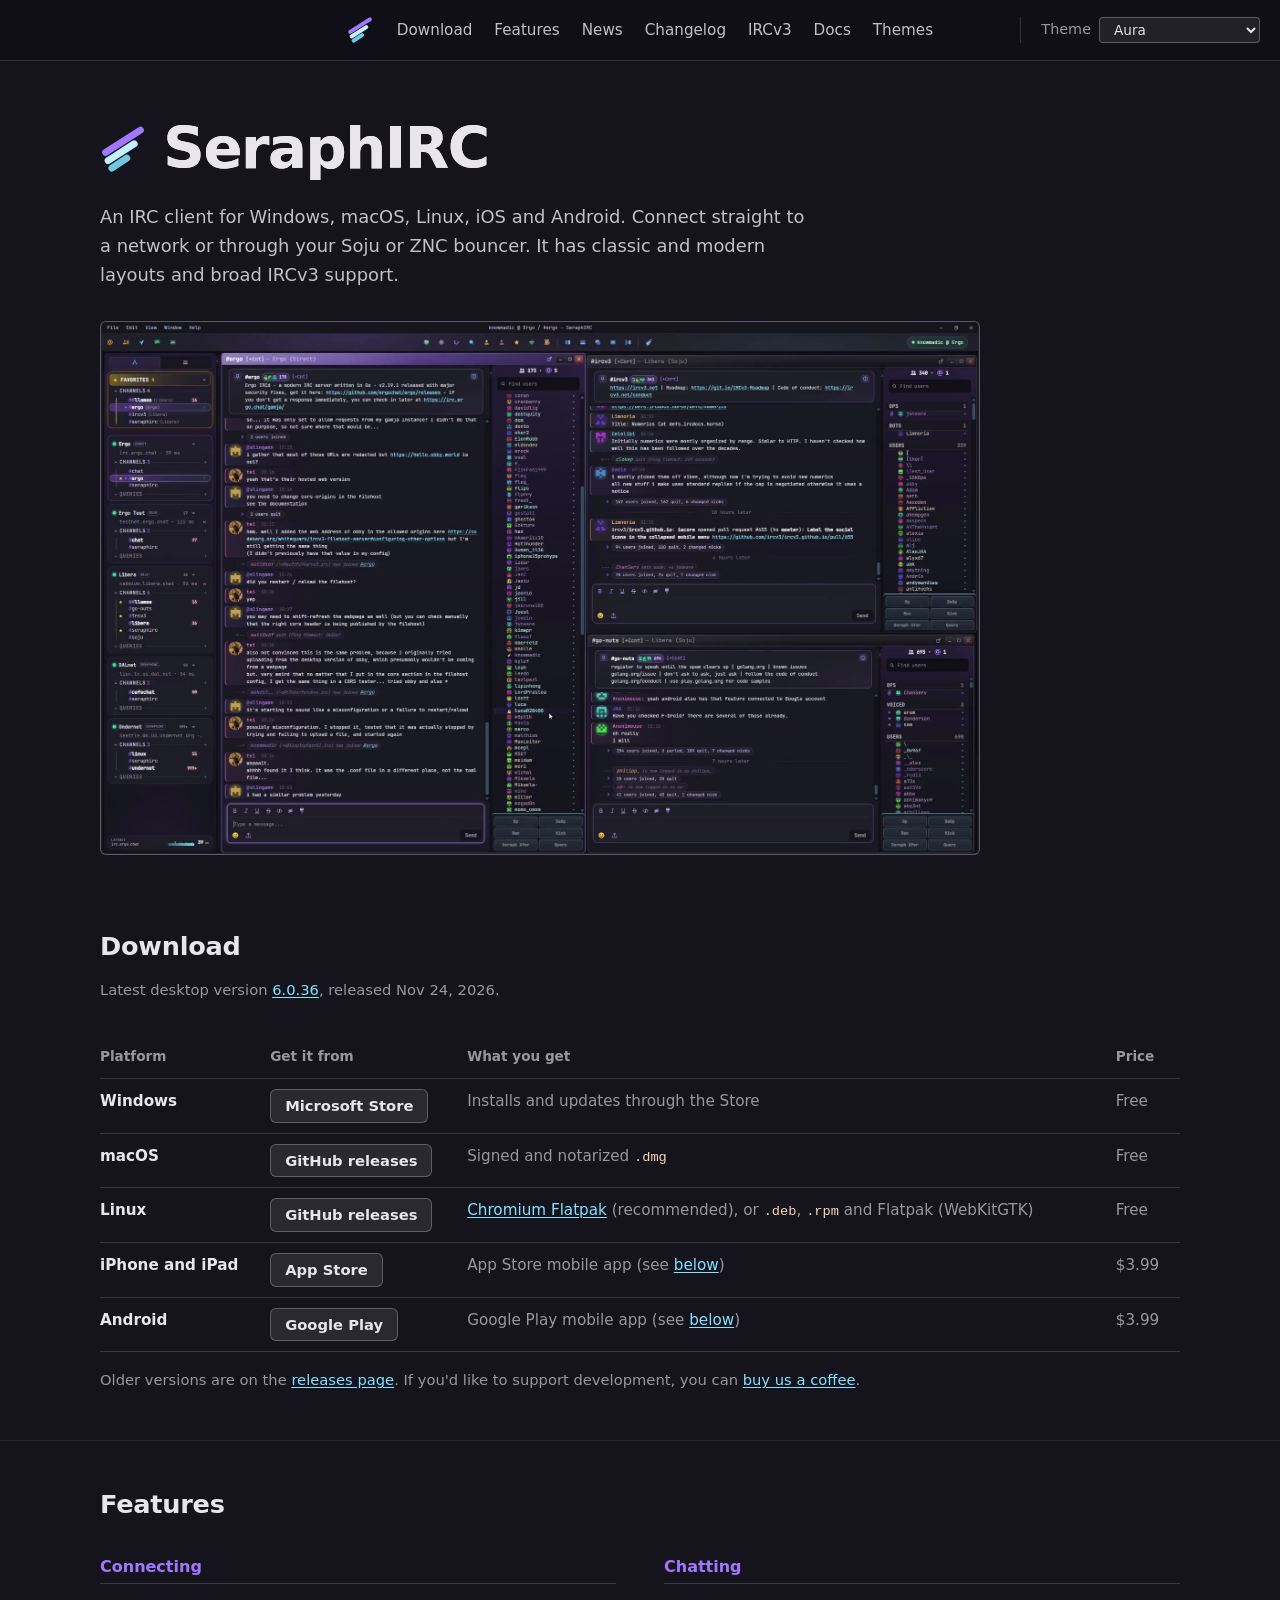
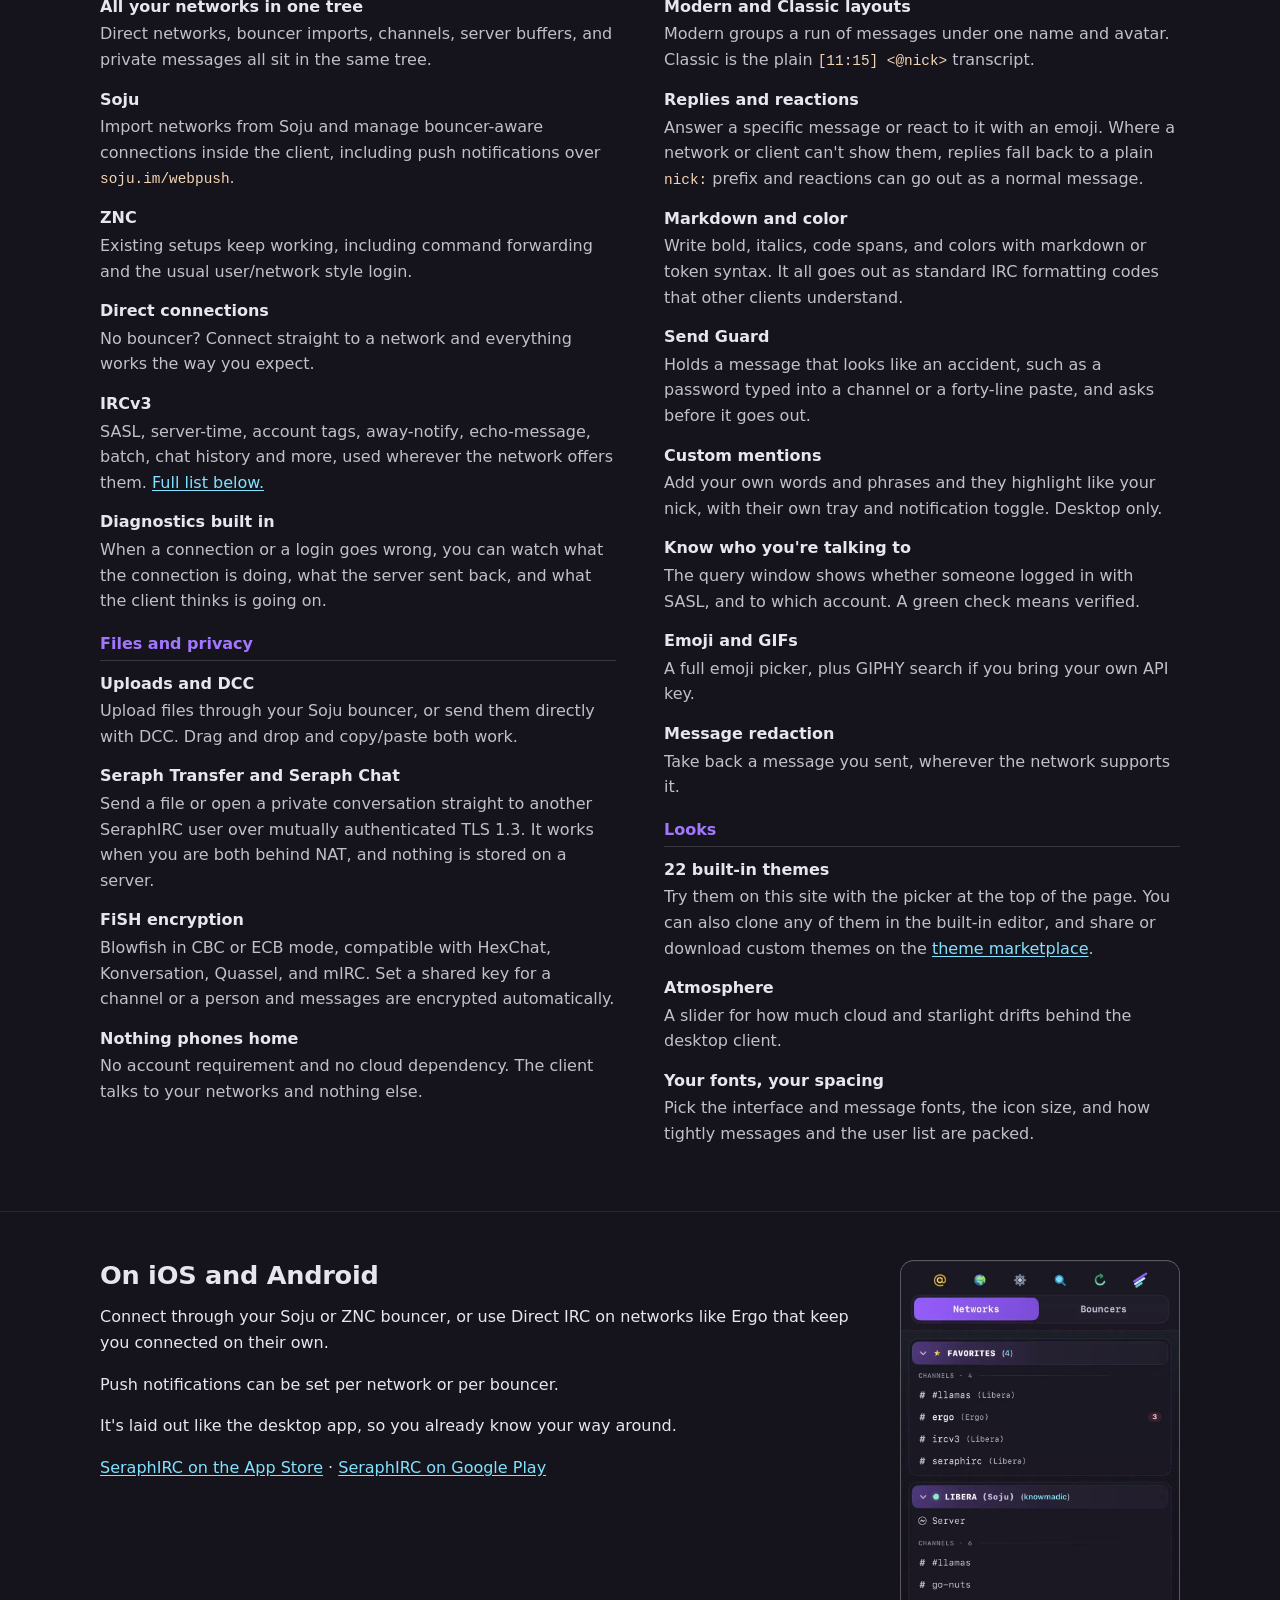
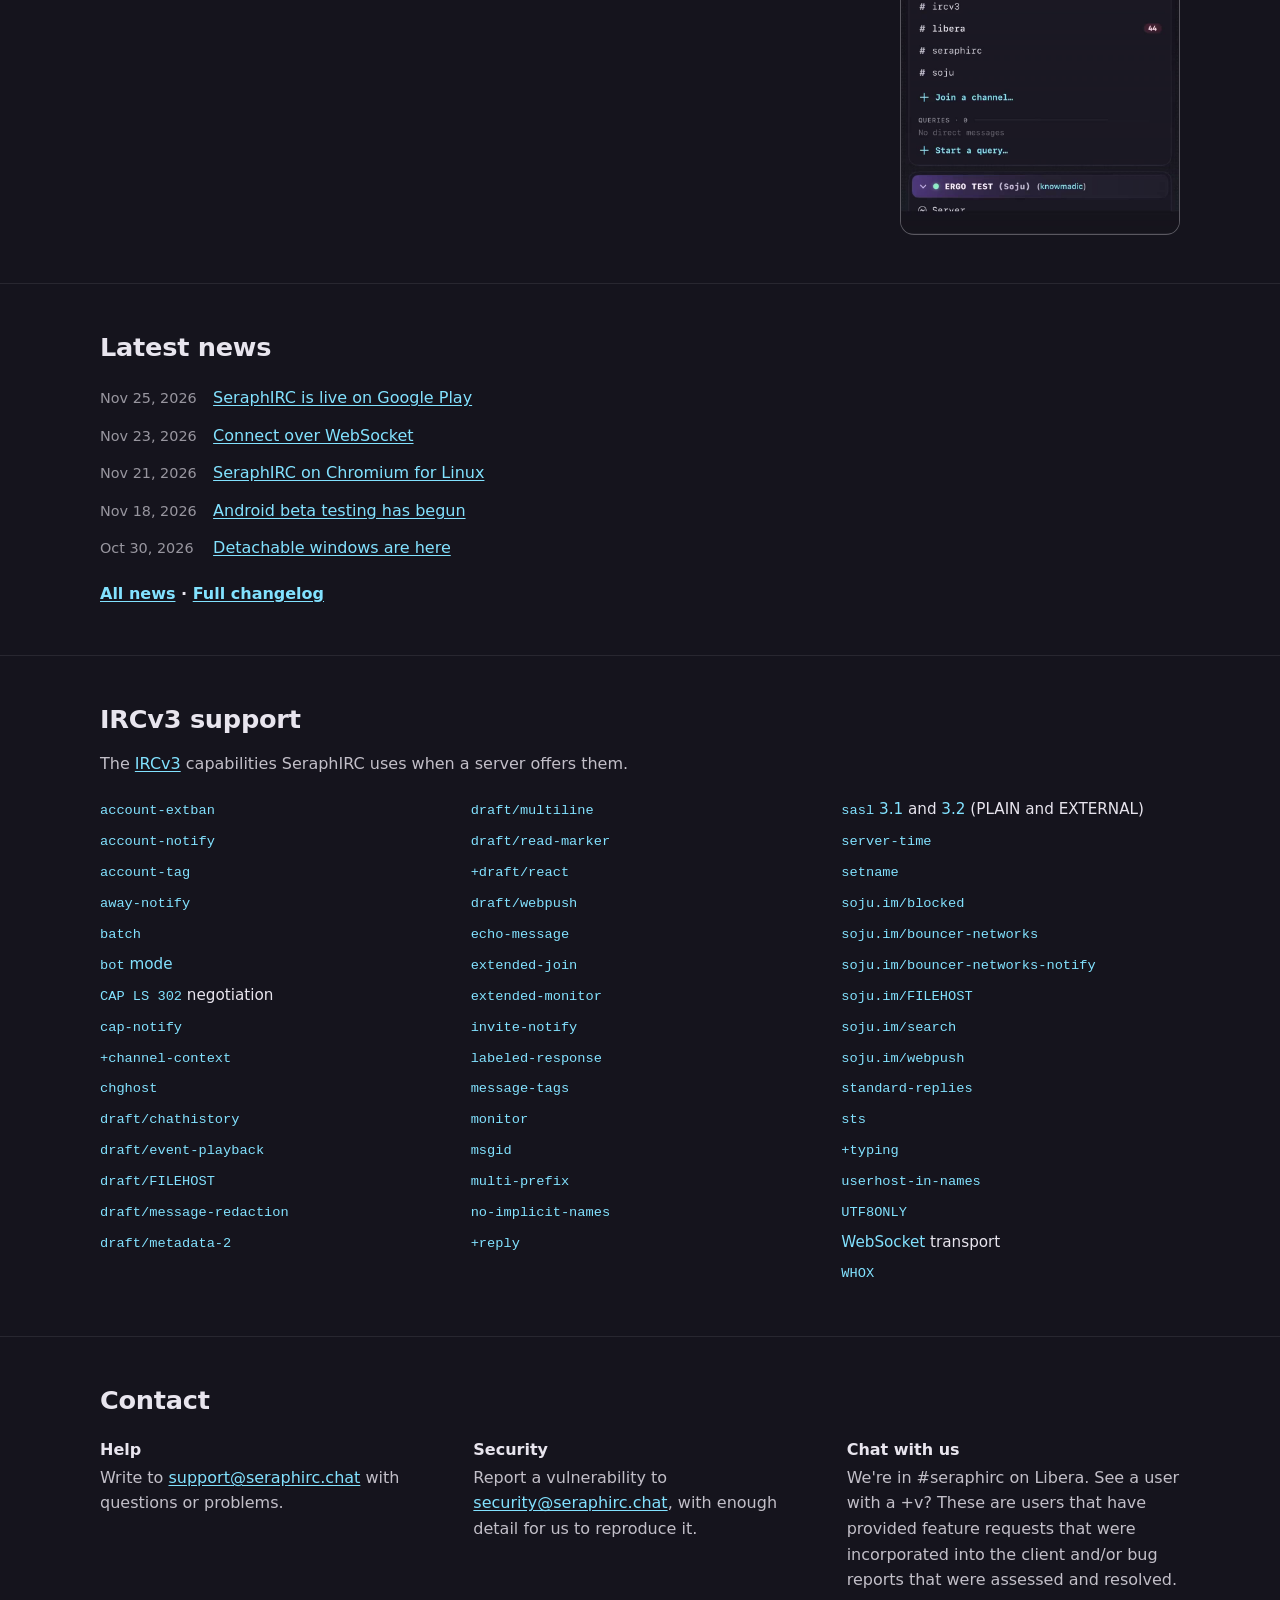
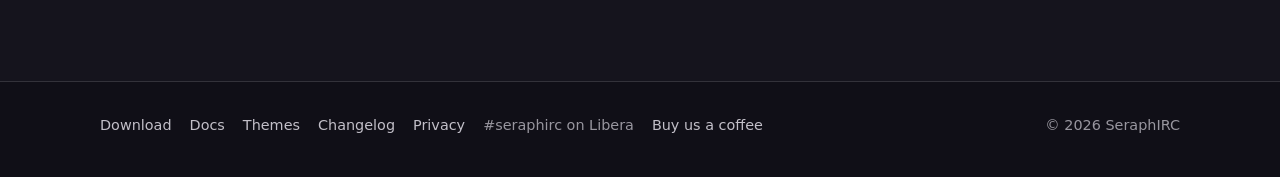
==== commit 9f1caa61: "New caps" ====
--- a/index.html
+++ b/index.html
@@ -379,9 +379,10 @@
           <h2 id="ircv3-title">IRCv3 support</h2>
           <p class="section-intro">
             The <a href="https://ircv3.net" target="_blank" rel="noopener">IRCv3</a> capabilities SeraphIRC uses when a
-            server offers them. Ones marked partial are only partly used so far.
+            server offers them.
           </p>
           <ul class="cap-list">
+            <li><a href="https://ircv3.net/specs/extensions/account-extban" target="_blank" rel="noopener"><code>account-extban</code></a></li>
             <li><a href="https://ircv3.net/specs/extensions/account-notify" target="_blank" rel="noopener"><code>account-notify</code></a></li>
             <li><a href="https://ircv3.net/specs/extensions/account-tag" target="_blank" rel="noopener"><code>account-tag</code></a></li>
             <li><a href="https://ircv3.net/specs/extensions/away-notify" target="_blank" rel="noopener"><code>away-notify</code></a></li>
@@ -389,6 +390,7 @@
             <li><a href="https://ircv3.net/specs/extensions/bot-mode" target="_blank" rel="noopener"><code>bot</code> mode</a></li>
             <li><a href="https://ircv3.net/specs/extensions/capability-negotiation" target="_blank" rel="noopener"><code>CAP LS 302</code></a> negotiation</li>
             <li><a href="https://ircv3.net/specs/extensions/capability-negotiation#cap-notify" target="_blank" rel="noopener"><code>cap-notify</code></a></li>
+            <li><a href="https://ircv3.net/specs/client-tags/channel-context" target="_blank" rel="noopener"><code>+channel-context</code></a></li>
             <li><a href="https://ircv3.net/specs/extensions/chghost" target="_blank" rel="noopener"><code>chghost</code></a></li>
             <li><a href="https://ircv3.net/specs/extensions/chathistory" target="_blank" rel="noopener"><code>draft/chathistory</code></a></li>
             <li><a href="https://ircv3.net/specs/extensions/chathistory#implementation" target="_blank" rel="noopener"><code>draft/event-playback</code></a></li>
@@ -396,32 +398,34 @@
             <li><a href="https://ircv3.net/specs/extensions/message-redaction" target="_blank" rel="noopener"><code>draft/message-redaction</code></a></li>
             <li><a href="https://ircv3.net/specs/extensions/metadata" target="_blank" rel="noopener"><code>draft/metadata-2</code></a></li>
             <li><a href="https://ircv3.net/specs/extensions/multiline" target="_blank" rel="noopener"><code>draft/multiline</code></a></li>
-            <li><a href="https://ircv3.net/specs/extensions/no-implicit-names" target="_blank" rel="noopener"><code>draft/no-implicit-names</code></a></li>
             <li><a href="https://ircv3.net/specs/extensions/read-marker" target="_blank" rel="noopener"><code>draft/read-marker</code></a></li>
             <li><a href="https://ircv3.net/specs/client-tags/react" target="_blank" rel="noopener"><code>+draft/react</code></a></li>
-            <li><a href="https://ircv3.net/specs/client-tags/reply" target="_blank" rel="noopener"><code>+draft/reply</code></a></li>
             <li><a href="https://ircv3.net/specs/extensions/webpush" target="_blank" rel="noopener"><code>draft/webpush</code></a></li>
             <li><a href="https://ircv3.net/specs/extensions/echo-message" target="_blank" rel="noopener"><code>echo-message</code></a></li>
             <li><a href="https://ircv3.net/specs/extensions/extended-join" target="_blank" rel="noopener"><code>extended-join</code></a></li>
+            <li><a href="https://ircv3.net/specs/extensions/extended-monitor" target="_blank" rel="noopener"><code>extended-monitor</code></a></li>
             <li><a href="https://ircv3.net/specs/extensions/invite-notify" target="_blank" rel="noopener"><code>invite-notify</code></a></li>
-            <li class="partial"><a href="https://ircv3.net/specs/extensions/labeled-response" target="_blank" rel="noopener"><code>labeled-response</code></a></li>
+            <li><a href="https://ircv3.net/specs/extensions/labeled-response" target="_blank" rel="noopener"><code>labeled-response</code></a></li>
             <li><a href="https://ircv3.net/specs/extensions/message-tags" target="_blank" rel="noopener"><code>message-tags</code></a></li>
             <li><a href="https://ircv3.net/specs/extensions/monitor" target="_blank" rel="noopener"><code>monitor</code></a></li>
             <li><a href="https://ircv3.net/specs/extensions/message-ids" target="_blank" rel="noopener"><code>msgid</code></a></li>
             <li><a href="https://ircv3.net/specs/extensions/multi-prefix" target="_blank" rel="noopener"><code>multi-prefix</code></a></li>
+            <li><a href="https://ircv3.net/specs/extensions/no-implicit-names" target="_blank" rel="noopener"><code>no-implicit-names</code></a></li>
+            <li><a href="https://ircv3.net/specs/client-tags/reply" target="_blank" rel="noopener"><code>+reply</code></a></li>
             <li><a href="https://ircv3.net/specs/extensions/sasl-3.1" target="_blank" rel="noopener"><code>sasl</code> 3.1</a> and <a href="https://ircv3.net/specs/extensions/sasl-3.2" target="_blank" rel="noopener">3.2</a> (PLAIN and EXTERNAL)</li>
             <li><a href="https://ircv3.net/specs/extensions/server-time" target="_blank" rel="noopener"><code>server-time</code></a></li>
-            <li class="partial"><a href="https://ircv3.net/specs/extensions/setname" target="_blank" rel="noopener"><code>setname</code></a></li>
+            <li><a href="https://ircv3.net/specs/extensions/setname" target="_blank" rel="noopener"><code>setname</code></a></li>
             <li><a href="https://codeberg.org/emersion/soju/src/branch/master/doc/ext/metadata.md" target="_blank" rel="noopener"><code>soju.im/blocked</code></a></li>
             <li><a href="https://codeberg.org/emersion/soju/src/branch/master/doc/ext/bouncer-networks.md" target="_blank" rel="noopener"><code>soju.im/bouncer-networks</code></a></li>
             <li><a href="https://codeberg.org/emersion/soju/src/branch/master/doc/ext/bouncer-networks.md" target="_blank" rel="noopener"><code>soju.im/bouncer-networks-notify</code></a></li>
             <li><a href="https://codeberg.org/emersion/soju/src/branch/master/doc/ext/filehost.md" target="_blank" rel="noopener"><code>soju.im/FILEHOST</code></a></li>
             <li><a href="https://codeberg.org/emersion/soju/src/branch/master/doc/ext/search.md" target="_blank" rel="noopener"><code>soju.im/search</code></a></li>
             <li><a href="https://codeberg.org/emersion/soju/src/branch/master/doc/ext/webpush.md" target="_blank" rel="noopener"><code>soju.im/webpush</code></a></li>
-            <li class="partial"><a href="https://ircv3.net/specs/extensions/standard-replies" target="_blank" rel="noopener"><code>standard-replies</code></a></li>
+            <li><a href="https://ircv3.net/specs/extensions/standard-replies" target="_blank" rel="noopener"><code>standard-replies</code></a></li>
             <li><a href="https://ircv3.net/specs/extensions/sts" target="_blank" rel="noopener"><code>sts</code></a></li>
             <li><a href="https://ircv3.net/specs/client-tags/typing" target="_blank" rel="noopener"><code>+typing</code></a></li>
             <li><a href="https://ircv3.net/specs/extensions/userhost-in-names" target="_blank" rel="noopener"><code>userhost-in-names</code></a></li>
+            <li><a href="https://ircv3.net/specs/extensions/utf8-only" target="_blank" rel="noopener"><code>UTF8ONLY</code></a></li>
             <li><a href="https://ircv3.net/specs/extensions/websocket" target="_blank" rel="noopener">WebSocket</a> transport</li>
             <li><a href="https://ircv3.net/specs/extensions/whox" target="_blank" rel="noopener"><code>WHOX</code></a></li>
           </ul>
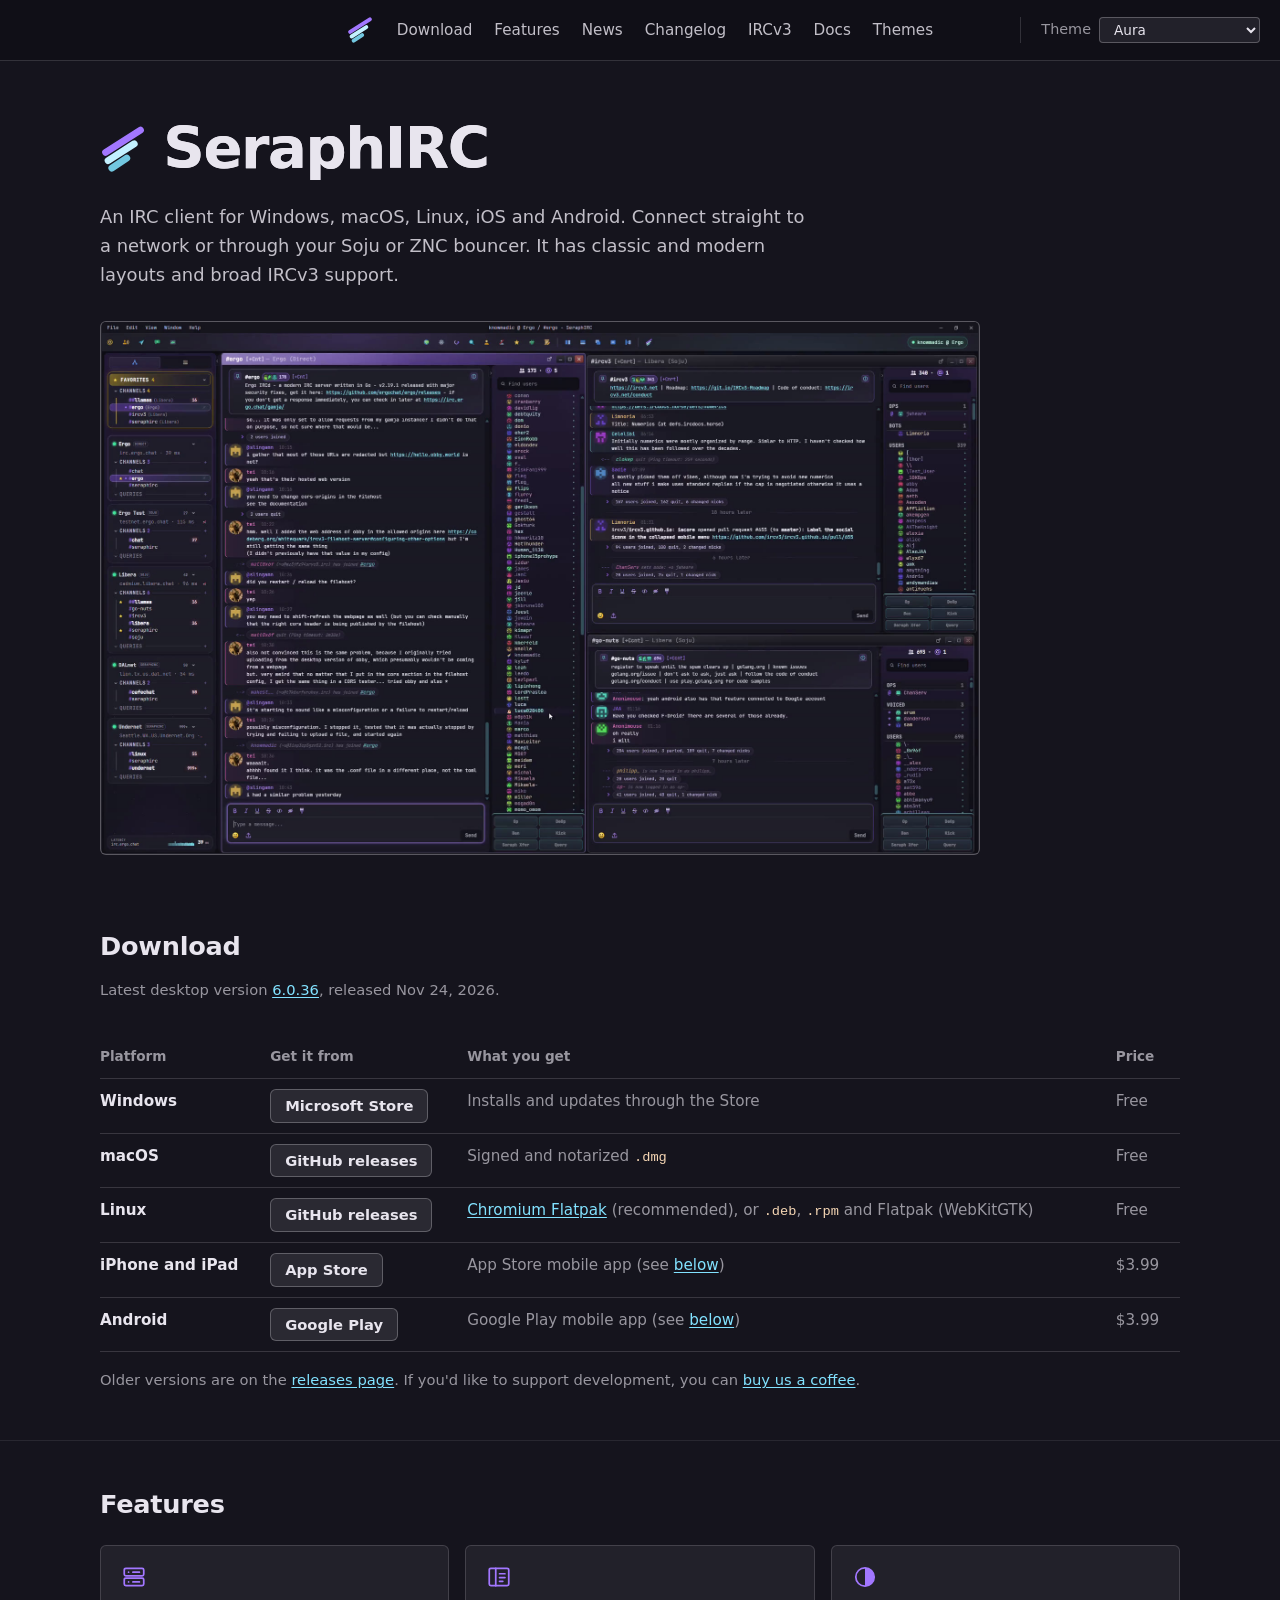
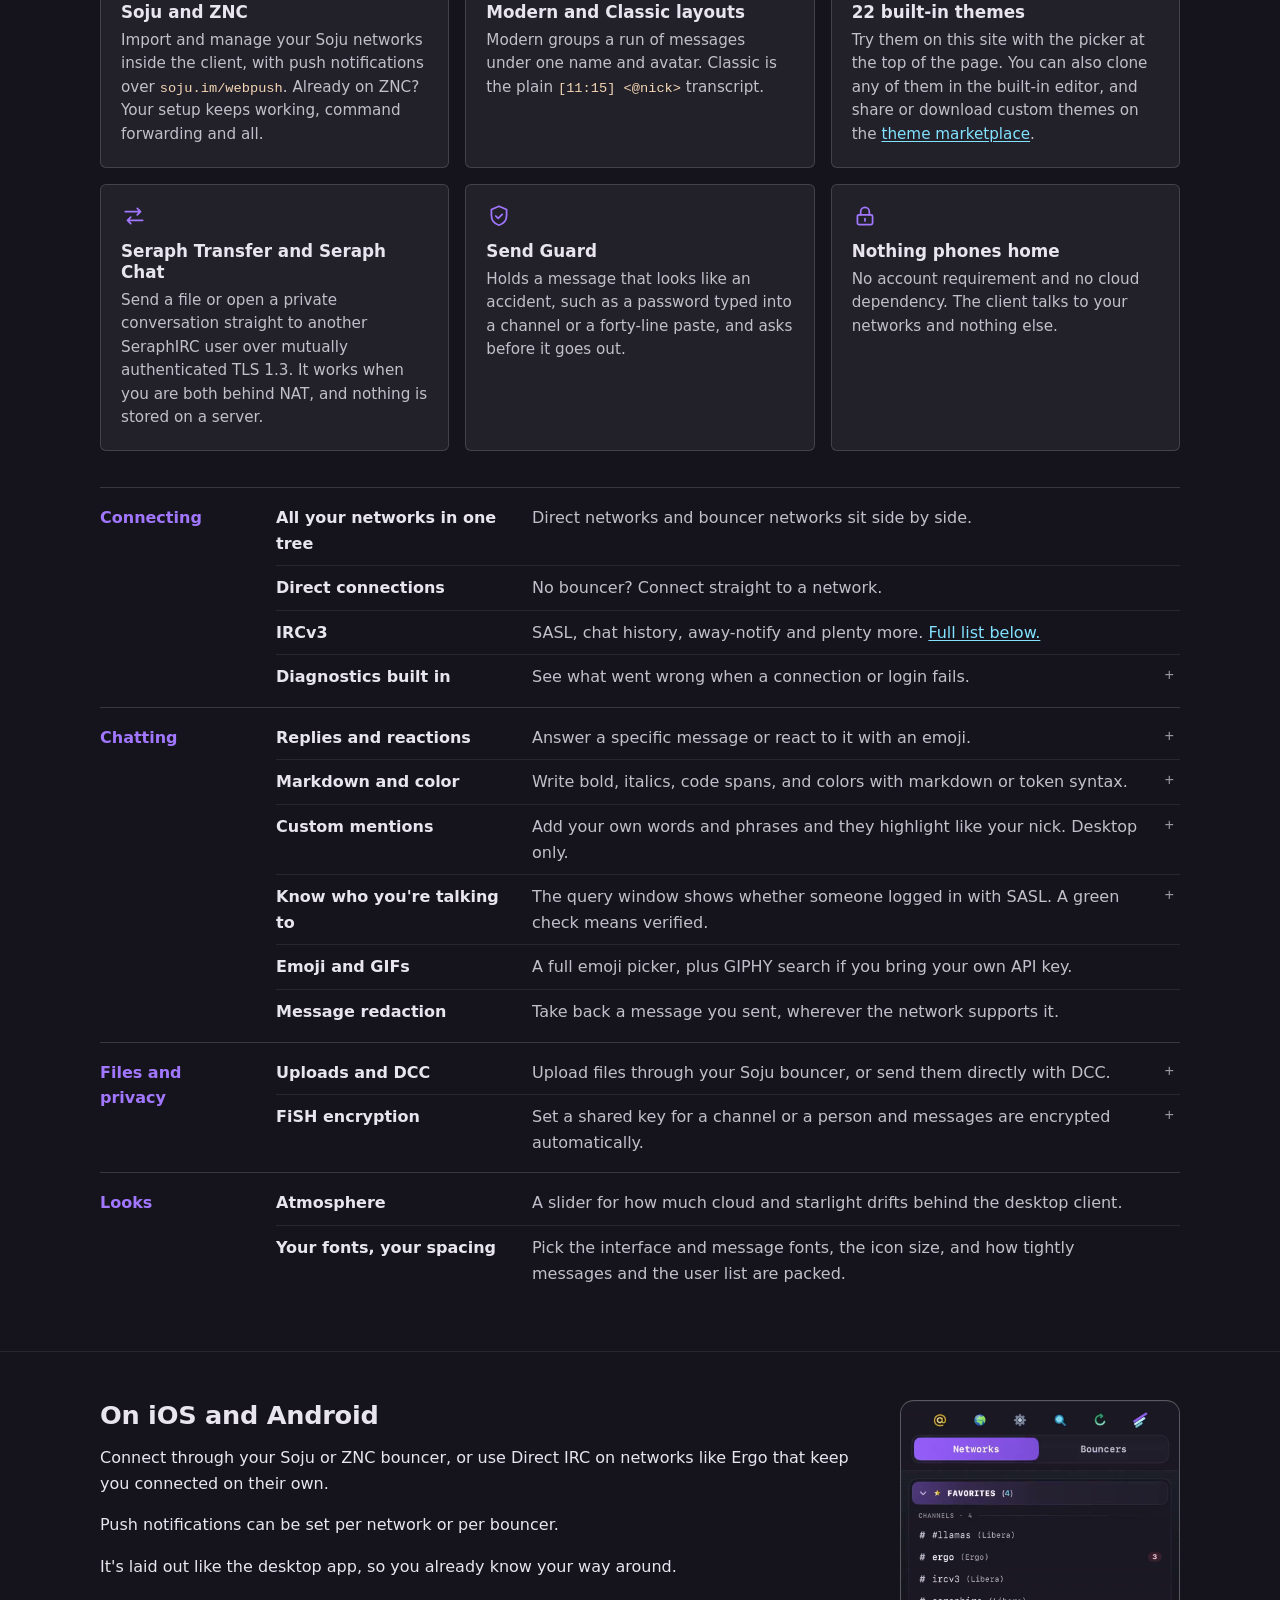
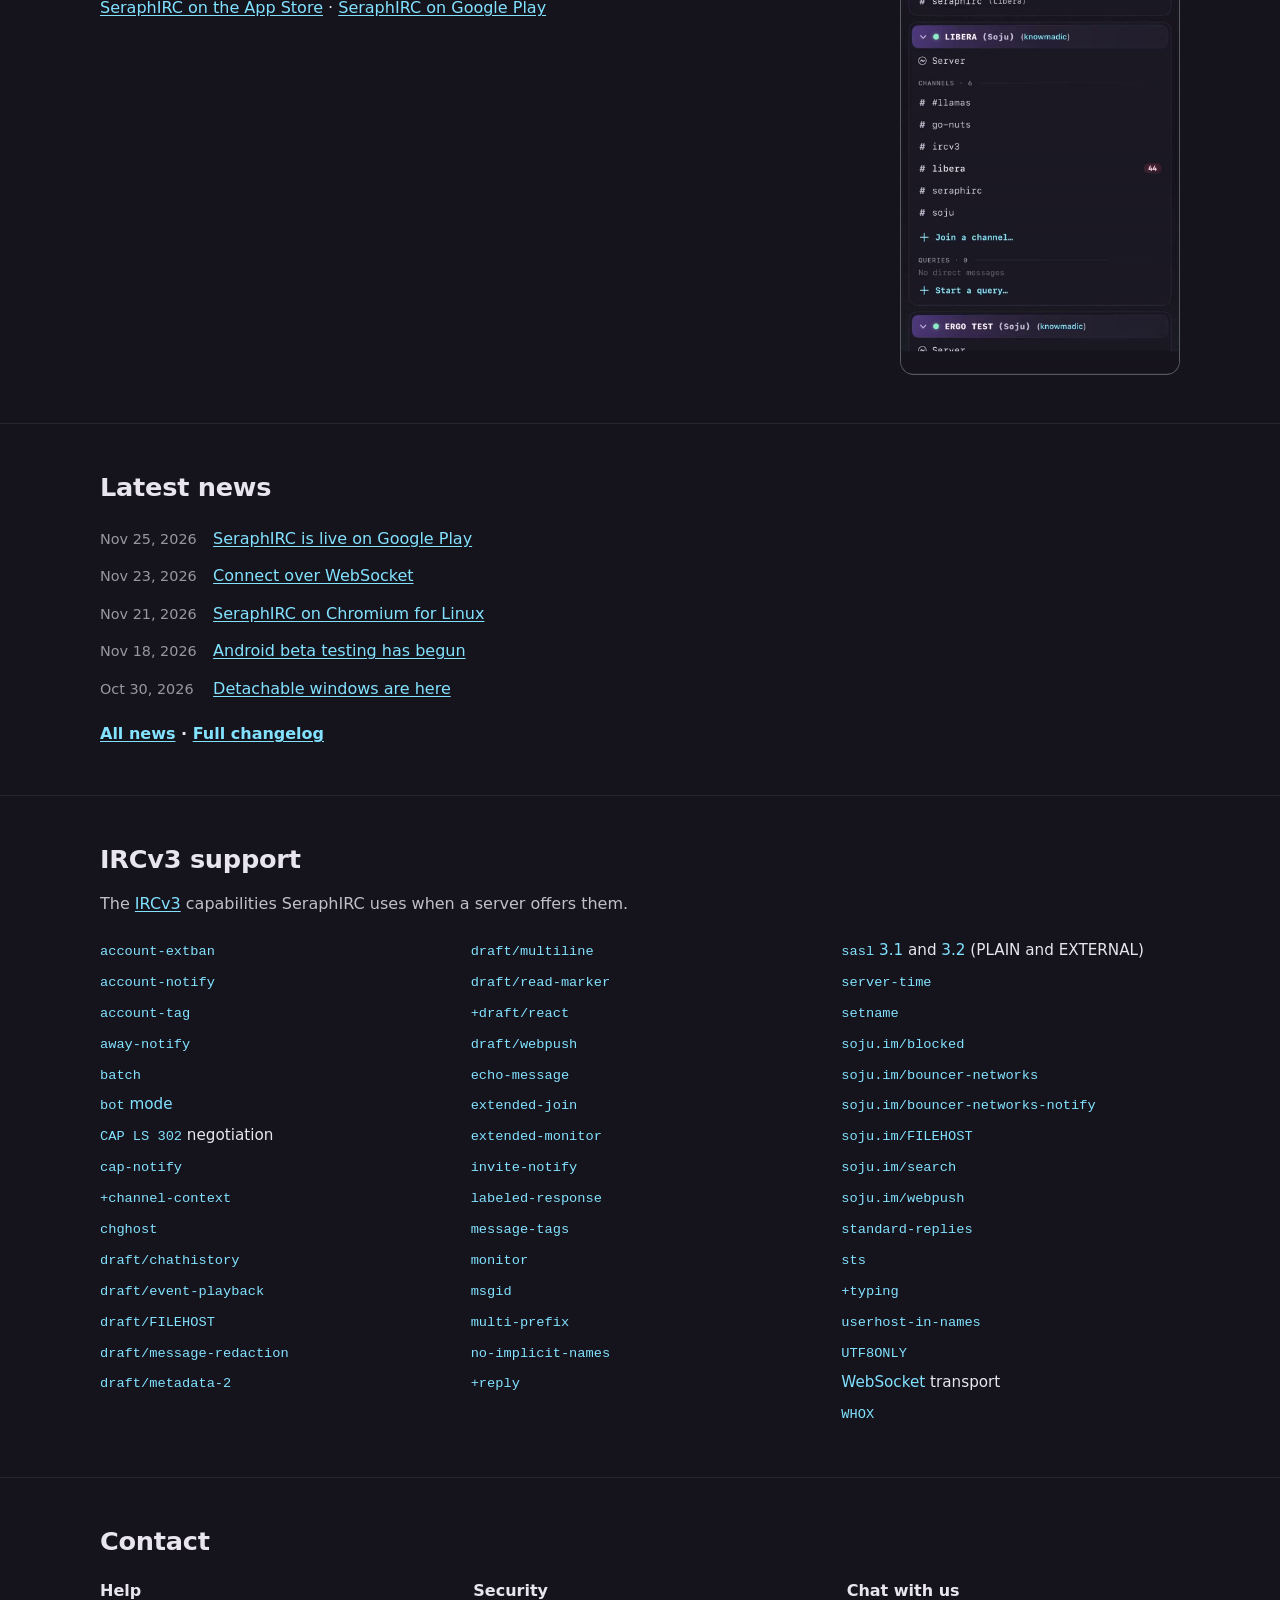
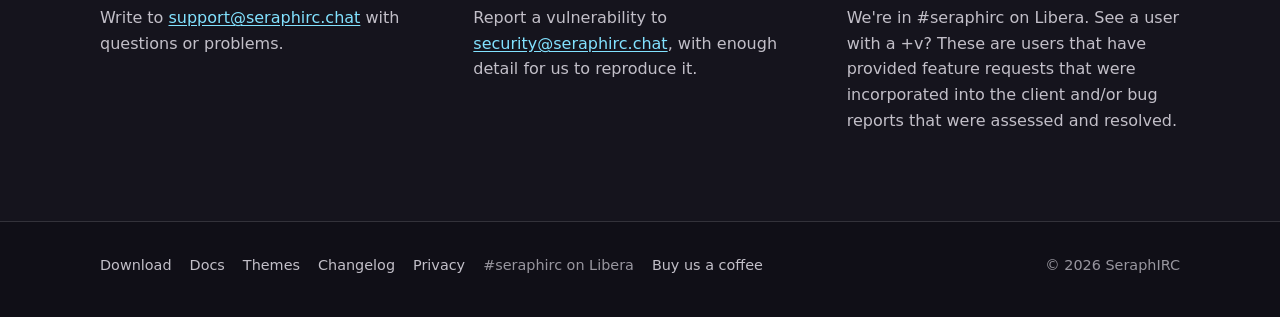
==== commit 60ce5b96: "Features: cards up top, a sheet for the rest Six headline features get cards. The other fourteen are" ====
--- a/index.html
+++ b/index.html
@@ -106,7 +106,7 @@
         } catch (e) {}
       })();
     </script>
-    <link rel="stylesheet" href="styles.css?v=20261126-wordmark-1">
+    <link rel="stylesheet" href="styles.css?v=20261127-features-1">
   </head>
   <body>
     <header class="site-header">
@@ -255,74 +255,181 @@
       <section class="section" id="features" aria-labelledby="features-title">
         <div class="wrap">
           <h2 id="features-title">Features</h2>
-          <div class="feature-groups">
-            <div class="feature-col">
-              <div class="feature-group">
-                <h3>Connecting</h3>
-                <dl class="feature-list">
-                  <dt>All your networks in one tree</dt>
-                  <dd>Direct networks, bouncer imports, channels, server buffers, and private messages all sit in the same tree.</dd>
-                  <dt id="bouncers">Soju</dt>
-                  <dd>Import networks from Soju and manage bouncer-aware connections inside the client, including push notifications over <code>soju.im/webpush</code>.</dd>
-                  <dt>ZNC</dt>
-                  <dd>Existing setups keep working, including command forwarding and the usual user/network style login.</dd>
-                  <dt>Direct connections</dt>
-                  <dd>No bouncer? Connect straight to a network and everything works the way you expect.</dd>
-                  <dt>IRCv3</dt>
-                  <dd>SASL, server-time, account tags, away-notify, echo-message, batch, chat history and more, used wherever the network offers them. <a href="#ircv3">Full list below.</a></dd>
-                  <dt>Diagnostics built in</dt>
-                  <dd>When a connection or a login goes wrong, you can watch what the connection is doing, what the server sent back, and what the client thinks is going on.</dd>
-                </dl>
-              </div>
-
-              <div class="feature-group">
-                <h3>Files and privacy</h3>
-                <dl class="feature-list">
-                  <dt>Uploads and DCC</dt>
-                  <dd>Upload files through your Soju bouncer, or send them directly with DCC. Drag and drop and copy/paste both work.</dd>
-                  <dt>Seraph Transfer and Seraph Chat</dt>
-                  <dd>Send a file or open a private conversation straight to another SeraphIRC user over mutually authenticated TLS 1.3. It works when you are both behind NAT, and nothing is stored on a server.</dd>
-                  <dt>FiSH encryption</dt>
-                  <dd>Blowfish in CBC or ECB mode, compatible with HexChat, Konversation, Quassel, and mIRC. Set a shared key for a channel or a person and messages are encrypted automatically.</dd>
-                  <dt>Nothing phones home</dt>
-                  <dd>No account requirement and no cloud dependency. The client talks to your networks and nothing else.</dd>
-                </dl>
-              </div>
+          <ul class="feature-cards">
+            <li class="feature-card" id="bouncers">
+              <svg class="feature-icon" viewBox="0 0 24 24" aria-hidden="true" focusable="false"><rect x="3" y="4" width="18" height="7" rx="1.5"/><rect x="3" y="13" width="18" height="7" rx="1.5"/><path d="M7 7.5h.01M7 16.5h.01M11 7.5h6M11 16.5h6"/></svg>
+              <h3>Soju and ZNC</h3>
+              <p>Import and manage your Soju networks inside the client, with push notifications over <code>soju.im/webpush</code>. Already on ZNC? Your setup keeps working, command forwarding and all.</p>
+            </li>
+            <li class="feature-card">
+              <svg class="feature-icon" viewBox="0 0 24 24" aria-hidden="true" focusable="false"><rect x="3" y="4" width="18" height="16" rx="1.5"/><path d="M9 4v16M12.5 9h5M12.5 12.5h5M12.5 16h3"/></svg>
+              <h3>Modern and Classic layouts</h3>
+              <p>Modern groups a run of messages under one name and avatar. Classic is the plain <code>[11:15] &lt;@nick&gt;</code> transcript.</p>
+            </li>
+            <li class="feature-card">
+              <svg class="feature-icon" viewBox="0 0 24 24" aria-hidden="true" focusable="false"><circle cx="12" cy="12" r="8.5"/><path d="M12 3.5a8.5 8.5 0 0 1 0 17z" fill="currentColor" stroke="none"/></svg>
+              <h3>22 built-in themes</h3>
+              <p>Try them on this site with the picker at the top of the page. You can also clone any of them in the built-in editor, and share or download custom themes on the <a href="/marketplace/">theme marketplace</a>.</p>
+            </li>
+            <li class="feature-card">
+              <svg class="feature-icon" viewBox="0 0 24 24" aria-hidden="true" focusable="false"><path d="M4 8h14M15 5l3 3-3 3M20 16H6M9 13l-3 3 3 3"/></svg>
+              <h3>Seraph Transfer and Seraph Chat</h3>
+              <p>Send a file or open a private conversation straight to another SeraphIRC user over mutually authenticated TLS 1.3. It works when you are both behind NAT, and nothing is stored on a server.</p>
+            </li>
+            <li class="feature-card">
+              <svg class="feature-icon" viewBox="0 0 24 24" aria-hidden="true" focusable="false"><path d="M12 3l7 3v5.5c0 4.3-2.9 7.6-7 9-4.1-1.4-7-4.7-7-9V6l7-3z"/><path d="M9 12l2.2 2.2L15 10.5"/></svg>
+              <h3>Send Guard</h3>
+              <p>Holds a message that looks like an accident, such as a password typed into a channel or a forty-line paste, and asks before it goes out.</p>
+            </li>
+            <li class="feature-card">
+              <svg class="feature-icon" viewBox="0 0 24 24" aria-hidden="true" focusable="false"><rect x="5" y="11" width="14" height="9" rx="1.5"/><path d="M8 11V8a4 4 0 0 1 8 0v3M12 14.5v2"/></svg>
+              <h3>Nothing phones home</h3>
+              <p>No account requirement and no cloud dependency. The client talks to your networks and nothing else.</p>
+            </li>
+          </ul>
+
+          <div class="feature-sheet">
+            <div class="feature-set">
+              <h3>Connecting</h3>
+              <ul class="feature-rows">
+                <li>
+                  <div class="feature-row">
+                    <span class="feature-name">All your networks in one tree</span>
+                    <span class="feature-line">Direct networks and bouncer networks sit side by side.</span>
+                  </div>
+                </li>
+                <li>
+                  <div class="feature-row">
+                    <span class="feature-name">Direct connections</span>
+                    <span class="feature-line">No bouncer? Connect straight to a network.</span>
+                  </div>
+                </li>
+                <li>
+                  <div class="feature-row">
+                    <span class="feature-name">IRCv3</span>
+                    <span class="feature-line">SASL, chat history, away-notify and plenty more. <a href="#ircv3">Full list below.</a></span>
+                  </div>
+                </li>
+                <li>
+                  <details class="feature-fold">
+                    <summary>
+                      <span class="feature-row">
+                        <span class="feature-name">Diagnostics built in</span>
+                        <span class="feature-line">See what went wrong when a connection or login fails.</span>
+                      </span>
+                    </summary>
+                    <p class="feature-detail">It shows what the server sent back and what the client thinks is going on.</p>
+                  </details>
+                </li>
+              </ul>
             </div>
-            <div class="feature-col">
-              <div class="feature-group">
-                <h3>Chatting</h3>
-                <dl class="feature-list">
-                  <dt>Modern and Classic layouts</dt>
-                  <dd>Modern groups a run of messages under one name and avatar. Classic is the plain <code>[11:15] &lt;@nick&gt;</code> transcript.</dd>
-                  <dt>Replies and reactions</dt>
-                  <dd>Answer a specific message or react to it with an emoji. Where a network or client can't show them, replies fall back to a plain <code>nick:</code> prefix and reactions can go out as a normal message.</dd>
-                  <dt>Markdown and color</dt>
-                  <dd>Write bold, italics, code spans, and colors with markdown or token syntax. It all goes out as standard IRC formatting codes that other clients understand.</dd>
-                  <dt>Send Guard</dt>
-                  <dd>Holds a message that looks like an accident, such as a password typed into a channel or a forty-line paste, and asks before it goes out.</dd>
-                  <dt>Custom mentions</dt>
-                  <dd>Add your own words and phrases and they highlight like your nick, with their own tray and notification toggle. Desktop only.</dd>
-                  <dt>Know who you're talking to</dt>
-                  <dd>The query window shows whether someone logged in with SASL, and to which account. A green check means verified.</dd>
-                  <dt>Emoji and GIFs</dt>
-                  <dd>A full emoji picker, plus GIPHY search if you bring your own API key.</dd>
-                  <dt>Message redaction</dt>
-                  <dd>Take back a message you sent, wherever the network supports it.</dd>
-                </dl>
-              </div>
-
-              <div class="feature-group">
-                <h3>Looks</h3>
-                <dl class="feature-list">
-                  <dt>22 built-in themes</dt>
-                  <dd>Try them on this site with the picker at the top of the page. You can also clone any of them in the built-in editor, and share or download custom themes on the <a href="/marketplace/">theme marketplace</a>.</dd>
-                  <dt>Atmosphere</dt>
-                  <dd>A slider for how much cloud and starlight drifts behind the desktop client.</dd>
-                  <dt>Your fonts, your spacing</dt>
-                  <dd>Pick the interface and message fonts, the icon size, and how tightly messages and the user list are packed.</dd>
-                </dl>
-              </div>
+
+            <div class="feature-set">
+              <h3>Chatting</h3>
+              <ul class="feature-rows">
+                <li>
+                  <details class="feature-fold">
+                    <summary>
+                      <span class="feature-row">
+                        <span class="feature-name">Replies and reactions</span>
+                        <span class="feature-line">Answer a specific message or react to it with an emoji.</span>
+                      </span>
+                    </summary>
+                    <p class="feature-detail">Where a network or client can't show them, replies fall back to a plain <code>nick:</code> prefix and reactions can go out as a normal message.</p>
+                  </details>
+                </li>
+                <li>
+                  <details class="feature-fold">
+                    <summary>
+                      <span class="feature-row">
+                        <span class="feature-name">Markdown and color</span>
+                        <span class="feature-line">Write bold, italics, code spans, and colors with markdown or token syntax.</span>
+                      </span>
+                    </summary>
+                    <p class="feature-detail">It all goes out as standard IRC formatting codes that other clients understand.</p>
+                  </details>
+                </li>
+                <li>
+                  <details class="feature-fold">
+                    <summary>
+                      <span class="feature-row">
+                        <span class="feature-name">Custom mentions</span>
+                        <span class="feature-line">Add your own words and phrases and they highlight like your nick. Desktop only.</span>
+                      </span>
+                    </summary>
+                    <p class="feature-detail">They get their own tray and notification toggle.</p>
+                  </details>
+                </li>
+                <li>
+                  <details class="feature-fold">
+                    <summary>
+                      <span class="feature-row">
+                        <span class="feature-name">Know who you're talking to</span>
+                        <span class="feature-line">The query window shows whether someone logged in with SASL. A green check means verified.</span>
+                      </span>
+                    </summary>
+                    <p class="feature-detail">It also shows which account they logged in to.</p>
+                  </details>
+                </li>
+                <li>
+                  <div class="feature-row">
+                    <span class="feature-name">Emoji and GIFs</span>
+                    <span class="feature-line">A full emoji picker, plus GIPHY search if you bring your own API key.</span>
+                  </div>
+                </li>
+                <li>
+                  <div class="feature-row">
+                    <span class="feature-name">Message redaction</span>
+                    <span class="feature-line">Take back a message you sent, wherever the network supports it.</span>
+                  </div>
+                </li>
+              </ul>
+            </div>
+
+            <div class="feature-set">
+              <h3>Files and privacy</h3>
+              <ul class="feature-rows">
+                <li>
+                  <details class="feature-fold">
+                    <summary>
+                      <span class="feature-row">
+                        <span class="feature-name">Uploads and DCC</span>
+                        <span class="feature-line">Upload files through your Soju bouncer, or send them directly with DCC.</span>
+                      </span>
+                    </summary>
+                    <p class="feature-detail">Drag and drop and copy/paste both work.</p>
+                  </details>
+                </li>
+                <li>
+                  <details class="feature-fold">
+                    <summary>
+                      <span class="feature-row">
+                        <span class="feature-name">FiSH encryption</span>
+                        <span class="feature-line">Set a shared key for a channel or a person and messages are encrypted automatically.</span>
+                      </span>
+                    </summary>
+                    <p class="feature-detail">Blowfish in CBC or ECB mode, compatible with HexChat, Konversation, Quassel, and mIRC.</p>
+                  </details>
+                </li>
+              </ul>
+            </div>
+
+            <div class="feature-set">
+              <h3>Looks</h3>
+              <ul class="feature-rows">
+                <li>
+                  <div class="feature-row">
+                    <span class="feature-name">Atmosphere</span>
+                    <span class="feature-line">A slider for how much cloud and starlight drifts behind the desktop client.</span>
+                  </div>
+                </li>
+                <li>
+                  <div class="feature-row">
+                    <span class="feature-name">Your fonts, your spacing</span>
+                    <span class="feature-line">Pick the interface and message fonts, the icon size, and how tightly messages and the user list are packed.</span>
+                  </div>
+                </li>
+              </ul>
             </div>
           </div>
         </div>
--- a/styles.css
+++ b/styles.css
@@ -406,26 +406,97 @@
 .downloads .files { color: var(--dim); }
 .small-print { color: var(--dim); font-size: 0.92rem; }
 
-/* Features */
-.feature-groups {
+/* Features: six cards for the headline features, then a sheet with a
+   line for each of the rest. A row with more to say opens on a click. */
+.feature-cards {
   display: grid;
-  grid-template-columns: repeat(2, minmax(0, 1fr));
-  gap: 0 48px;
-  margin-top: 24px;
-}
-.feature-group + .feature-group { margin-top: 20px; }
-.feature-group h3 {
-  margin: 12px 0 10px;
-  padding-bottom: 6px;
+  grid-template-columns: repeat(3, minmax(0, 1fr));
+  gap: 16px;
+  margin: 24px 0 0;
+  padding: 0;
+  list-style: none;
+}
+.feature-card {
+  padding: 18px 20px 20px;
+  background: var(--panel);
+  border: 1px solid var(--line);
+  border-radius: var(--radius);
+}
+.feature-icon {
+  display: block;
+  width: 26px;
+  height: 26px;
+  margin-bottom: 12px;
   color: var(--gold);
-  border-bottom: 1px solid var(--line);
+  fill: none;
+  stroke: currentColor;
+  stroke-width: 1.6;
+  stroke-linecap: round;
+  stroke-linejoin: round;
+}
+.feature-card h3 {
+  margin-bottom: 6px;
+  font-size: 1.05rem;
+}
+.feature-card p {
+  color: var(--muted);
+  font-size: 0.95rem;
+  line-height: 1.55;
+}
+
+.feature-sheet { margin-top: 36px; }
+.feature-set {
+  display: grid;
+  grid-template-columns: 9.5rem minmax(0, 1fr);
+  gap: 0 24px;
+  padding: 8px 0;
+  border-top: 1px solid var(--line);
+}
+.feature-set h3 {
+  margin: 0;
+  padding-top: 9px;
+  color: var(--gold);
   font-size: 1rem;
-}
-.feature-list { margin: 0 0 16px; }
-.feature-list dt { font-weight: 700; }
-.feature-list dd {
-  margin: 2px 0 14px;
-  color: var(--muted);
+  line-height: 1.6;
+}
+.feature-rows {
+  margin: 0;
+  padding: 0;
+  list-style: none;
+}
+.feature-rows > li + li { border-top: 1px solid var(--line-soft); }
+.feature-row {
+  display: grid;
+  grid-template-columns: 14.5rem minmax(0, 1fr);
+  gap: 0 24px;
+  /* the right side leaves room for a folding row's mark */
+  padding: 9px 30px 9px 0;
+}
+.feature-name { font-weight: 700; }
+.feature-line { color: var(--muted); }
+
+.feature-fold > summary {
+  position: relative;
+  display: block;
+  cursor: pointer;
+  list-style: none;
+}
+.feature-fold > summary::-webkit-details-marker { display: none; }
+.feature-fold > summary::after {
+  content: "+";
+  position: absolute;
+  top: 9px;
+  right: 6px;
+  color: var(--dim);
+  font-family: var(--mono);
+}
+.feature-fold[open] > summary::after { content: "\2212"; }
+.feature-fold > summary:hover .feature-name,
+.feature-fold > summary:hover::after { color: var(--accent-bright); }
+.feature-detail {
+  margin: -4px 30px 12px calc(14.5rem + 24px);
+  color: var(--dim);
+  font-size: 0.95rem;
 }
 
 /* Mobile */
@@ -828,9 +899,17 @@
 }
 
 @media (max-width: 860px) {
-  .feature-groups { grid-template-columns: minmax(0, 1fr); gap: 0; }
+  .feature-cards { grid-template-columns: repeat(2, minmax(0, 1fr)); }
+  .feature-set { grid-template-columns: minmax(0, 1fr); }
+  .feature-set h3 { padding-top: 6px; }
+  .feature-row { grid-template-columns: minmax(0, 1fr); }
+  .feature-detail { margin-left: 0; }
   .mobile-grid { grid-template-columns: minmax(0, 1fr); gap: 24px; }
   .contact-list { grid-template-columns: minmax(0, 1fr); }
+}
+
+@media (max-width: 560px) {
+  .feature-cards { grid-template-columns: minmax(0, 1fr); }
 }
 
 @media (max-width: 720px) {
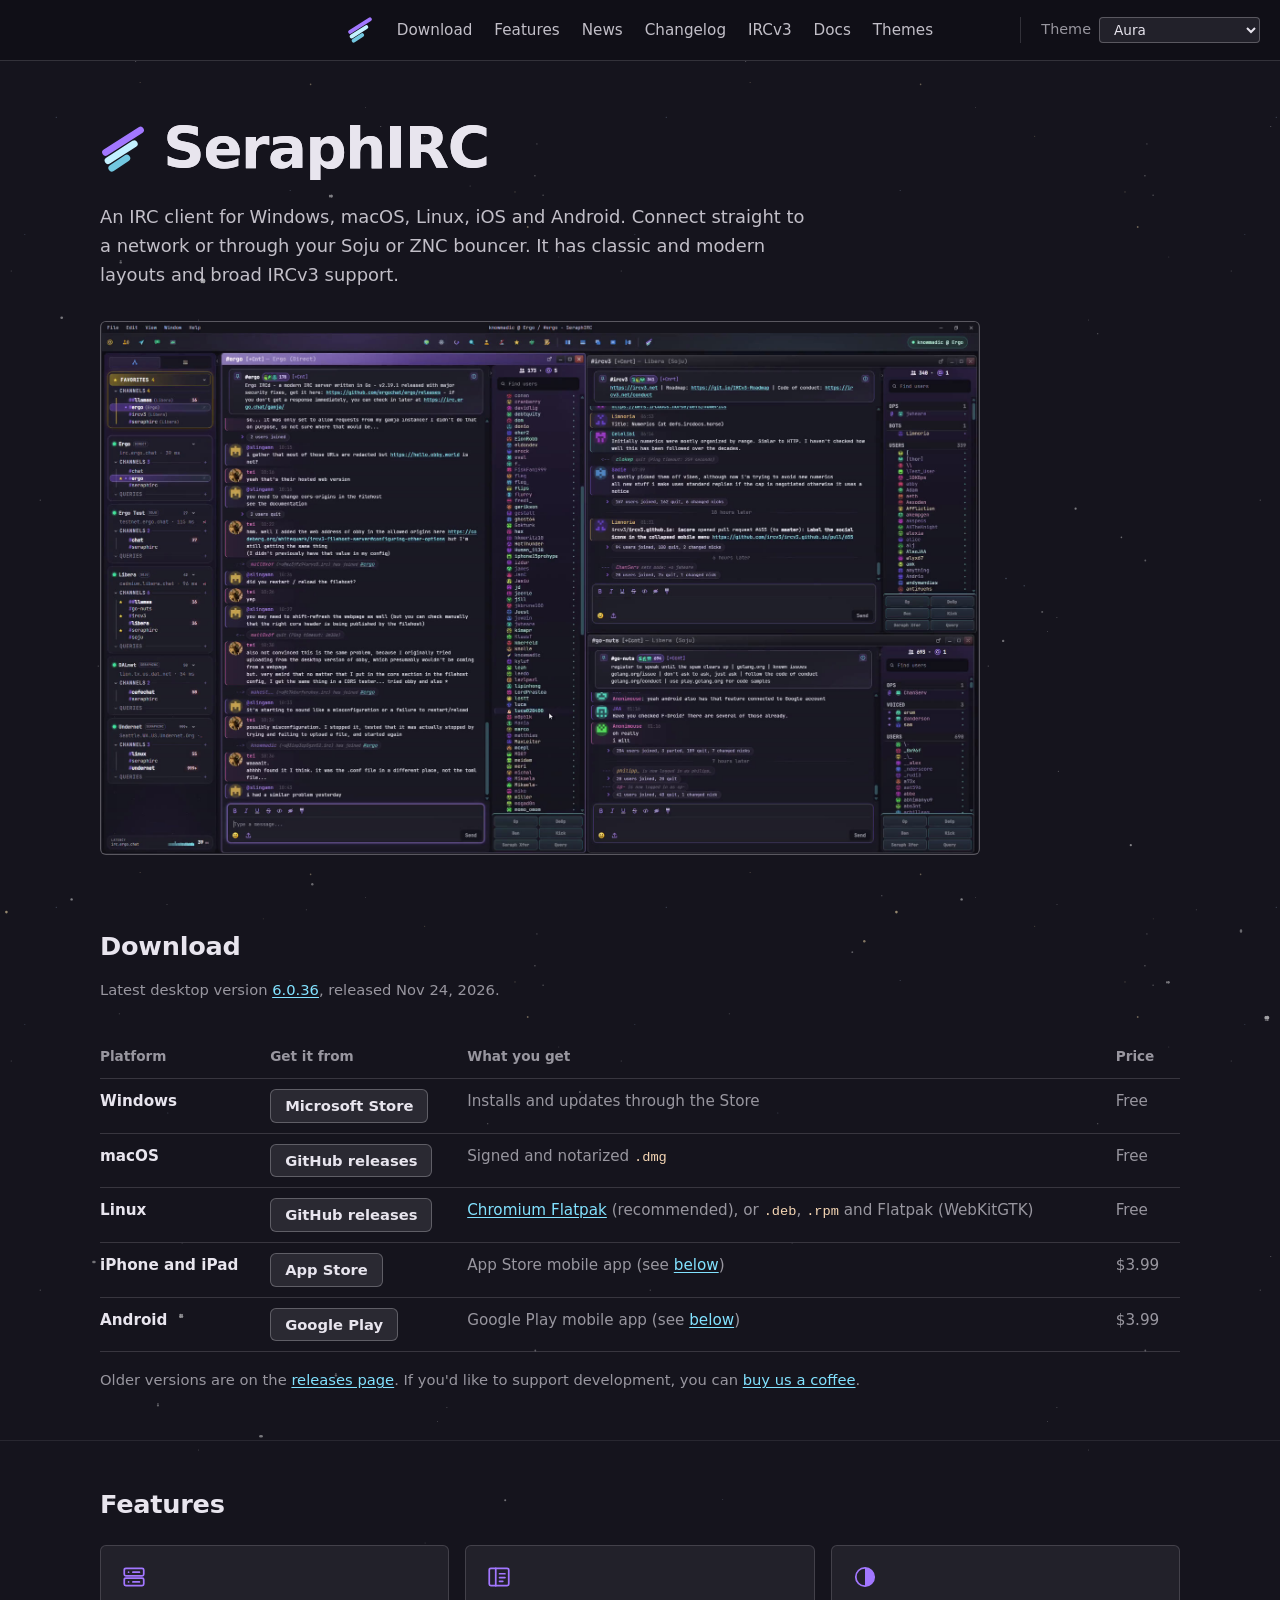
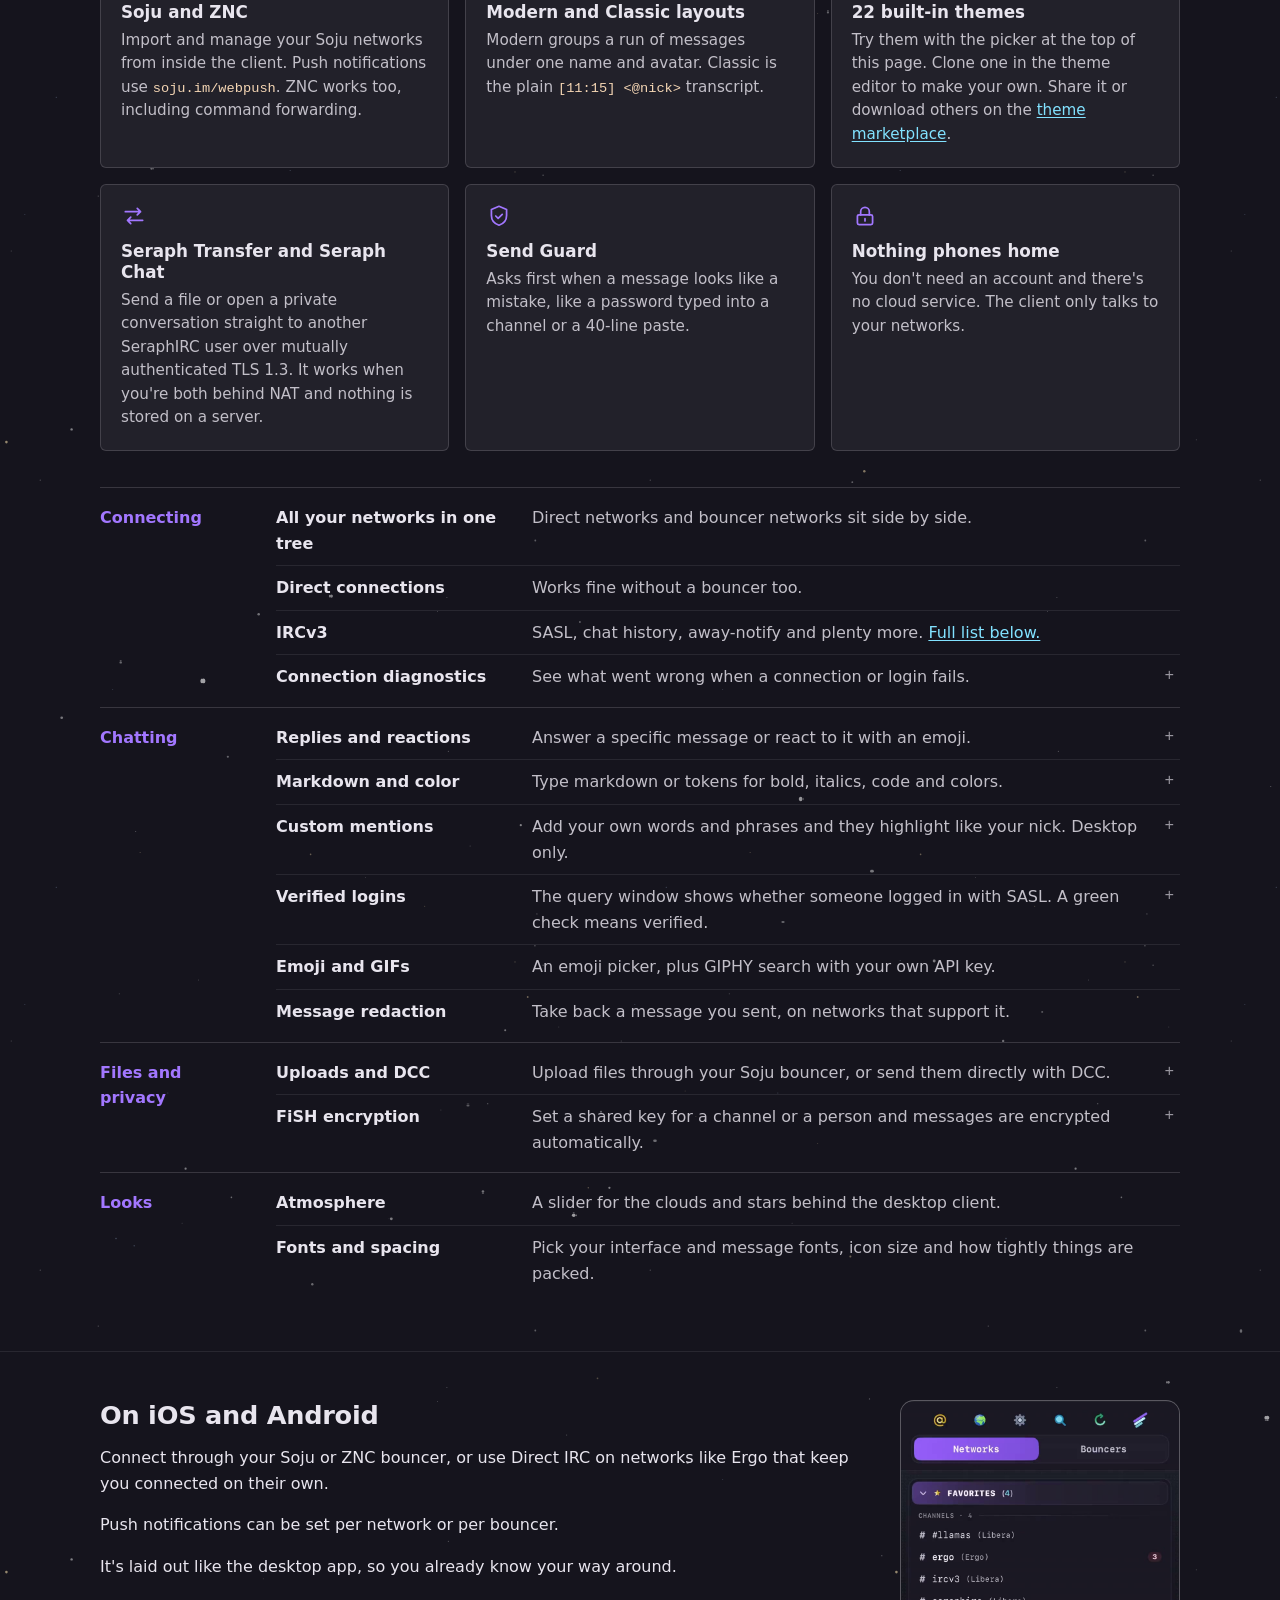
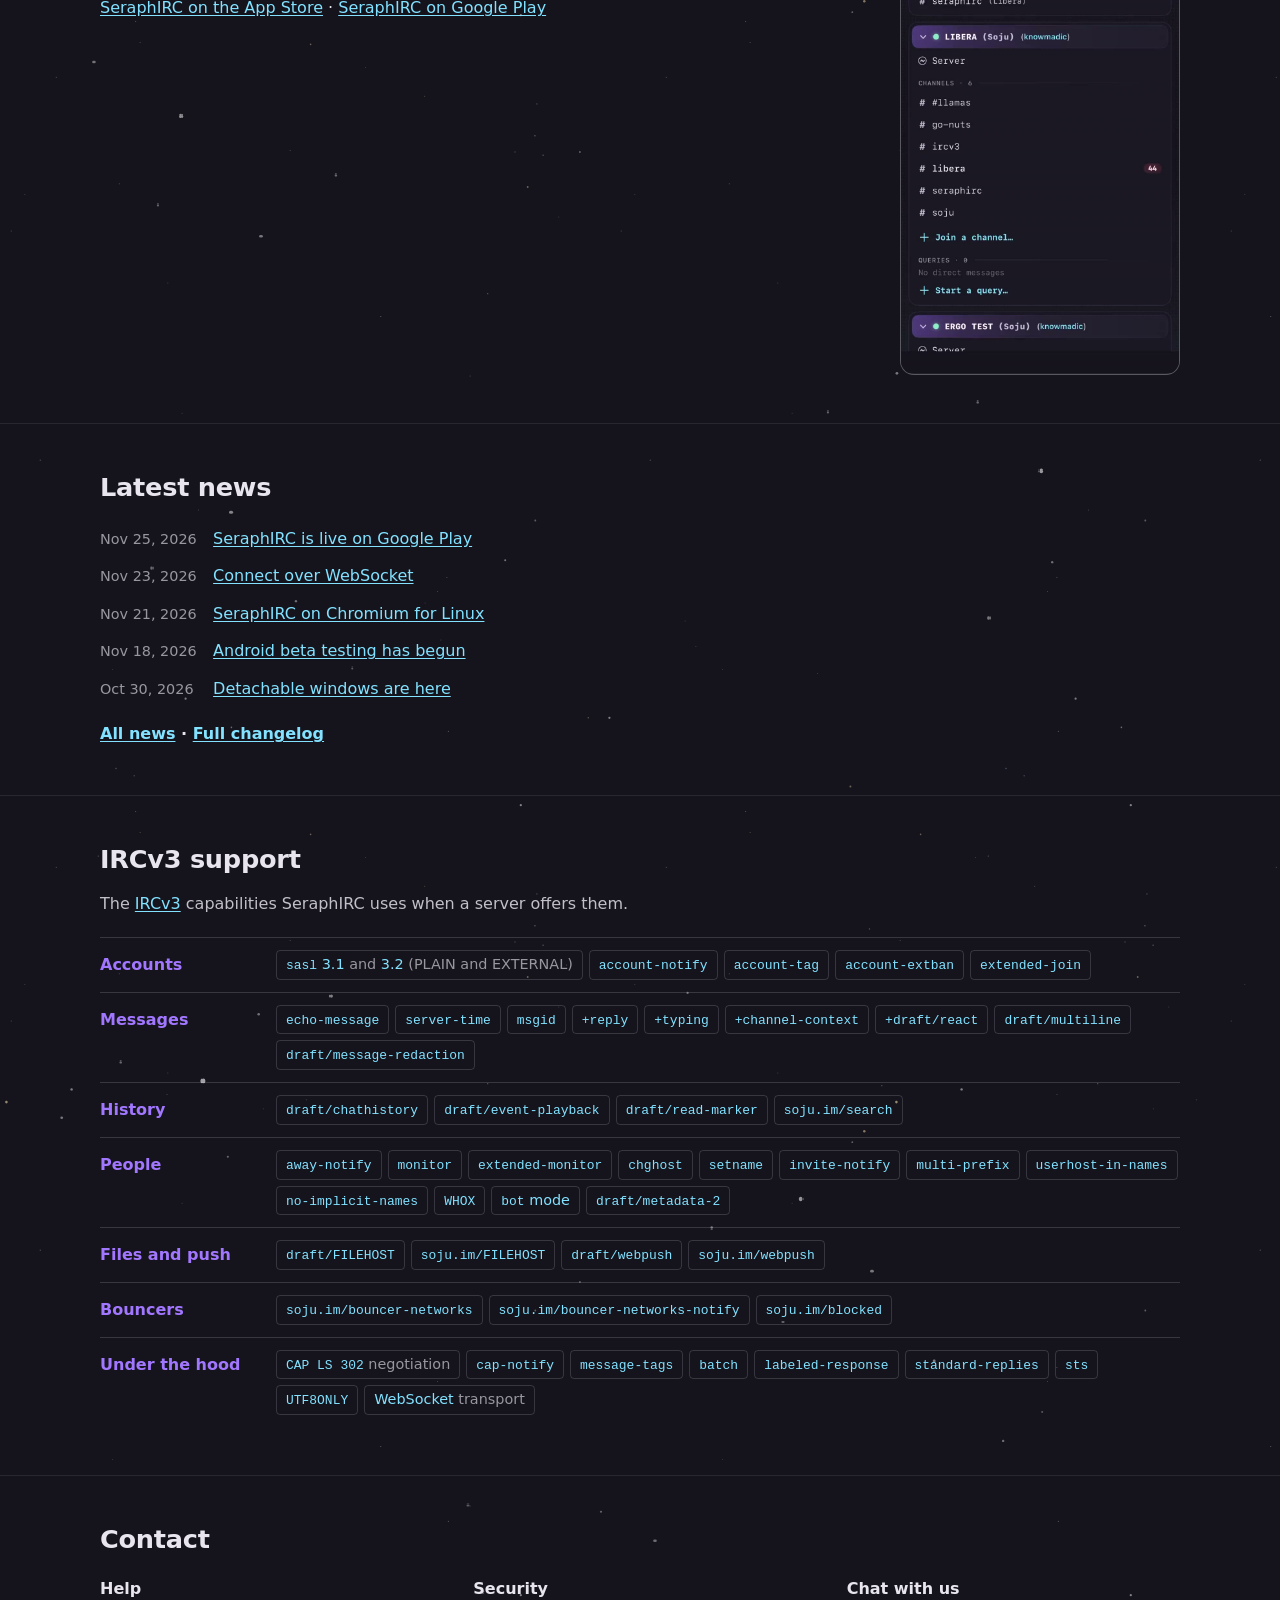
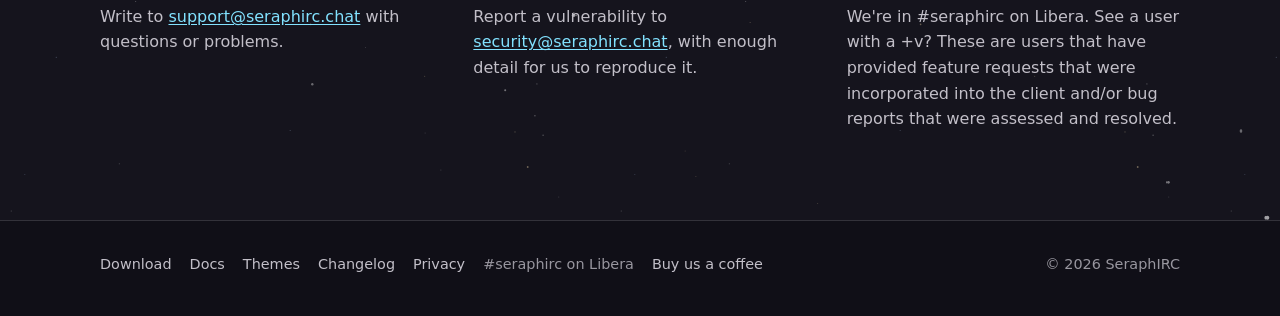
==== commit b2894dcf: "Plainer wording in Features Shorter lines and plainer titles.  Co-Authored-By: Claude Fable 5.2 <nor" ====
--- a/index.html
+++ b/index.html
@@ -259,7 +259,7 @@
             <li class="feature-card" id="bouncers">
               <svg class="feature-icon" viewBox="0 0 24 24" aria-hidden="true" focusable="false"><rect x="3" y="4" width="18" height="7" rx="1.5"/><rect x="3" y="13" width="18" height="7" rx="1.5"/><path d="M7 7.5h.01M7 16.5h.01M11 7.5h6M11 16.5h6"/></svg>
               <h3>Soju and ZNC</h3>
-              <p>Import and manage your Soju networks inside the client, with push notifications over <code>soju.im/webpush</code>. Already on ZNC? Your setup keeps working, command forwarding and all.</p>
+              <p>Import and manage your Soju networks from inside the client. Push notifications use <code>soju.im/webpush</code>. ZNC works too, including command forwarding.</p>
             </li>
             <li class="feature-card">
               <svg class="feature-icon" viewBox="0 0 24 24" aria-hidden="true" focusable="false"><rect x="3" y="4" width="18" height="16" rx="1.5"/><path d="M9 4v16M12.5 9h5M12.5 12.5h5M12.5 16h3"/></svg>
@@ -269,22 +269,22 @@
             <li class="feature-card">
               <svg class="feature-icon" viewBox="0 0 24 24" aria-hidden="true" focusable="false"><circle cx="12" cy="12" r="8.5"/><path d="M12 3.5a8.5 8.5 0 0 1 0 17z" fill="currentColor" stroke="none"/></svg>
               <h3>22 built-in themes</h3>
-              <p>Try them on this site with the picker at the top of the page. You can also clone any of them in the built-in editor, and share or download custom themes on the <a href="/marketplace/">theme marketplace</a>.</p>
+              <p>Try them with the picker at the top of this page. Clone one in the theme editor to make your own. Share it or download others on the <a href="/marketplace/">theme marketplace</a>.</p>
             </li>
             <li class="feature-card">
               <svg class="feature-icon" viewBox="0 0 24 24" aria-hidden="true" focusable="false"><path d="M4 8h14M15 5l3 3-3 3M20 16H6M9 13l-3 3 3 3"/></svg>
               <h3>Seraph Transfer and Seraph Chat</h3>
-              <p>Send a file or open a private conversation straight to another SeraphIRC user over mutually authenticated TLS 1.3. It works when you are both behind NAT, and nothing is stored on a server.</p>
+              <p>Send a file or open a private conversation straight to another SeraphIRC user over mutually authenticated TLS 1.3. It works when you're both behind NAT and nothing is stored on a server.</p>
             </li>
             <li class="feature-card">
               <svg class="feature-icon" viewBox="0 0 24 24" aria-hidden="true" focusable="false"><path d="M12 3l7 3v5.5c0 4.3-2.9 7.6-7 9-4.1-1.4-7-4.7-7-9V6l7-3z"/><path d="M9 12l2.2 2.2L15 10.5"/></svg>
               <h3>Send Guard</h3>
-              <p>Holds a message that looks like an accident, such as a password typed into a channel or a forty-line paste, and asks before it goes out.</p>
+              <p>Asks first when a message looks like a mistake, like a password typed into a channel or a 40-line paste.</p>
             </li>
             <li class="feature-card">
               <svg class="feature-icon" viewBox="0 0 24 24" aria-hidden="true" focusable="false"><rect x="5" y="11" width="14" height="9" rx="1.5"/><path d="M8 11V8a4 4 0 0 1 8 0v3M12 14.5v2"/></svg>
               <h3>Nothing phones home</h3>
-              <p>No account requirement and no cloud dependency. The client talks to your networks and nothing else.</p>
+              <p>You don't need an account and there's no cloud service. The client only talks to your networks.</p>
             </li>
           </ul>
 
@@ -301,7 +301,7 @@
                 <li>
                   <div class="feature-row">
                     <span class="feature-name">Direct connections</span>
-                    <span class="feature-line">No bouncer? Connect straight to a network.</span>
+                    <span class="feature-line">Works fine without a bouncer too.</span>
                   </div>
                 </li>
                 <li>
@@ -314,7 +314,7 @@
                   <details class="feature-fold">
                     <summary>
                       <span class="feature-row">
-                        <span class="feature-name">Diagnostics built in</span>
+                        <span class="feature-name">Connection diagnostics</span>
                         <span class="feature-line">See what went wrong when a connection or login fails.</span>
                       </span>
                     </summary>
@@ -335,7 +335,7 @@
                         <span class="feature-line">Answer a specific message or react to it with an emoji.</span>
                       </span>
                     </summary>
-                    <p class="feature-detail">Where a network or client can't show them, replies fall back to a plain <code>nick:</code> prefix and reactions can go out as a normal message.</p>
+                    <p class="feature-detail">If the network can't show them, replies fall back to a plain <code>nick:</code> prefix and reactions can be sent as normal messages.</p>
                   </details>
                 </li>
                 <li>
@@ -343,10 +343,10 @@
                     <summary>
                       <span class="feature-row">
                         <span class="feature-name">Markdown and color</span>
-                        <span class="feature-line">Write bold, italics, code spans, and colors with markdown or token syntax.</span>
+                        <span class="feature-line">Type markdown or tokens for bold, italics, code and colors.</span>
                       </span>
                     </summary>
-                    <p class="feature-detail">It all goes out as standard IRC formatting codes that other clients understand.</p>
+                    <p class="feature-detail">Other clients see normal IRC formatting.</p>
                   </details>
                 </li>
                 <li>
@@ -364,7 +364,7 @@
                   <details class="feature-fold">
                     <summary>
                       <span class="feature-row">
-                        <span class="feature-name">Know who you're talking to</span>
+                        <span class="feature-name">Verified logins</span>
                         <span class="feature-line">The query window shows whether someone logged in with SASL. A green check means verified.</span>
                       </span>
                     </summary>
@@ -374,13 +374,13 @@
                 <li>
                   <div class="feature-row">
                     <span class="feature-name">Emoji and GIFs</span>
-                    <span class="feature-line">A full emoji picker, plus GIPHY search if you bring your own API key.</span>
+                    <span class="feature-line">An emoji picker, plus GIPHY search with your own API key.</span>
                   </div>
                 </li>
                 <li>
                   <div class="feature-row">
                     <span class="feature-name">Message redaction</span>
-                    <span class="feature-line">Take back a message you sent, wherever the network supports it.</span>
+                    <span class="feature-line">Take back a message you sent, on networks that support it.</span>
                   </div>
                 </li>
               </ul>
@@ -420,13 +420,13 @@
                 <li>
                   <div class="feature-row">
                     <span class="feature-name">Atmosphere</span>
-                    <span class="feature-line">A slider for how much cloud and starlight drifts behind the desktop client.</span>
+                    <span class="feature-line">A slider for the clouds and stars behind the desktop client.</span>
                   </div>
                 </li>
                 <li>
                   <div class="feature-row">
-                    <span class="feature-name">Your fonts, your spacing</span>
-                    <span class="feature-line">Pick the interface and message fonts, the icon size, and how tightly messages and the user list are packed.</span>
+                    <span class="feature-name">Fonts and spacing</span>
+                    <span class="feature-line">Pick your interface and message fonts, icon size and how tightly things are packed.</span>
                   </div>
                 </li>
               </ul>
@@ -488,54 +488,89 @@
             The <a href="https://ircv3.net" target="_blank" rel="noopener">IRCv3</a> capabilities SeraphIRC uses when a
             server offers them.
           </p>
-          <ul class="cap-list">
-            <li><a href="https://ircv3.net/specs/extensions/account-extban" target="_blank" rel="noopener"><code>account-extban</code></a></li>
-            <li><a href="https://ircv3.net/specs/extensions/account-notify" target="_blank" rel="noopener"><code>account-notify</code></a></li>
-            <li><a href="https://ircv3.net/specs/extensions/account-tag" target="_blank" rel="noopener"><code>account-tag</code></a></li>
-            <li><a href="https://ircv3.net/specs/extensions/away-notify" target="_blank" rel="noopener"><code>away-notify</code></a></li>
-            <li><a href="https://ircv3.net/specs/extensions/batch" target="_blank" rel="noopener"><code>batch</code></a></li>
-            <li><a href="https://ircv3.net/specs/extensions/bot-mode" target="_blank" rel="noopener"><code>bot</code> mode</a></li>
-            <li><a href="https://ircv3.net/specs/extensions/capability-negotiation" target="_blank" rel="noopener"><code>CAP LS 302</code></a> negotiation</li>
-            <li><a href="https://ircv3.net/specs/extensions/capability-negotiation#cap-notify" target="_blank" rel="noopener"><code>cap-notify</code></a></li>
-            <li><a href="https://ircv3.net/specs/client-tags/channel-context" target="_blank" rel="noopener"><code>+channel-context</code></a></li>
-            <li><a href="https://ircv3.net/specs/extensions/chghost" target="_blank" rel="noopener"><code>chghost</code></a></li>
-            <li><a href="https://ircv3.net/specs/extensions/chathistory" target="_blank" rel="noopener"><code>draft/chathistory</code></a></li>
-            <li><a href="https://ircv3.net/specs/extensions/chathistory#implementation" target="_blank" rel="noopener"><code>draft/event-playback</code></a></li>
-            <li><a href="https://github.com/ircv3/ircv3-specifications/pull/562" target="_blank" rel="noopener"><code>draft/FILEHOST</code></a></li>
-            <li><a href="https://ircv3.net/specs/extensions/message-redaction" target="_blank" rel="noopener"><code>draft/message-redaction</code></a></li>
-            <li><a href="https://ircv3.net/specs/extensions/metadata" target="_blank" rel="noopener"><code>draft/metadata-2</code></a></li>
-            <li><a href="https://ircv3.net/specs/extensions/multiline" target="_blank" rel="noopener"><code>draft/multiline</code></a></li>
-            <li><a href="https://ircv3.net/specs/extensions/read-marker" target="_blank" rel="noopener"><code>draft/read-marker</code></a></li>
-            <li><a href="https://ircv3.net/specs/client-tags/react" target="_blank" rel="noopener"><code>+draft/react</code></a></li>
-            <li><a href="https://ircv3.net/specs/extensions/webpush" target="_blank" rel="noopener"><code>draft/webpush</code></a></li>
-            <li><a href="https://ircv3.net/specs/extensions/echo-message" target="_blank" rel="noopener"><code>echo-message</code></a></li>
-            <li><a href="https://ircv3.net/specs/extensions/extended-join" target="_blank" rel="noopener"><code>extended-join</code></a></li>
-            <li><a href="https://ircv3.net/specs/extensions/extended-monitor" target="_blank" rel="noopener"><code>extended-monitor</code></a></li>
-            <li><a href="https://ircv3.net/specs/extensions/invite-notify" target="_blank" rel="noopener"><code>invite-notify</code></a></li>
-            <li><a href="https://ircv3.net/specs/extensions/labeled-response" target="_blank" rel="noopener"><code>labeled-response</code></a></li>
-            <li><a href="https://ircv3.net/specs/extensions/message-tags" target="_blank" rel="noopener"><code>message-tags</code></a></li>
-            <li><a href="https://ircv3.net/specs/extensions/monitor" target="_blank" rel="noopener"><code>monitor</code></a></li>
-            <li><a href="https://ircv3.net/specs/extensions/message-ids" target="_blank" rel="noopener"><code>msgid</code></a></li>
-            <li><a href="https://ircv3.net/specs/extensions/multi-prefix" target="_blank" rel="noopener"><code>multi-prefix</code></a></li>
-            <li><a href="https://ircv3.net/specs/extensions/no-implicit-names" target="_blank" rel="noopener"><code>no-implicit-names</code></a></li>
-            <li><a href="https://ircv3.net/specs/client-tags/reply" target="_blank" rel="noopener"><code>+reply</code></a></li>
-            <li><a href="https://ircv3.net/specs/extensions/sasl-3.1" target="_blank" rel="noopener"><code>sasl</code> 3.1</a> and <a href="https://ircv3.net/specs/extensions/sasl-3.2" target="_blank" rel="noopener">3.2</a> (PLAIN and EXTERNAL)</li>
-            <li><a href="https://ircv3.net/specs/extensions/server-time" target="_blank" rel="noopener"><code>server-time</code></a></li>
-            <li><a href="https://ircv3.net/specs/extensions/setname" target="_blank" rel="noopener"><code>setname</code></a></li>
-            <li><a href="https://codeberg.org/emersion/soju/src/branch/master/doc/ext/metadata.md" target="_blank" rel="noopener"><code>soju.im/blocked</code></a></li>
-            <li><a href="https://codeberg.org/emersion/soju/src/branch/master/doc/ext/bouncer-networks.md" target="_blank" rel="noopener"><code>soju.im/bouncer-networks</code></a></li>
-            <li><a href="https://codeberg.org/emersion/soju/src/branch/master/doc/ext/bouncer-networks.md" target="_blank" rel="noopener"><code>soju.im/bouncer-networks-notify</code></a></li>
-            <li><a href="https://codeberg.org/emersion/soju/src/branch/master/doc/ext/filehost.md" target="_blank" rel="noopener"><code>soju.im/FILEHOST</code></a></li>
-            <li><a href="https://codeberg.org/emersion/soju/src/branch/master/doc/ext/search.md" target="_blank" rel="noopener"><code>soju.im/search</code></a></li>
-            <li><a href="https://codeberg.org/emersion/soju/src/branch/master/doc/ext/webpush.md" target="_blank" rel="noopener"><code>soju.im/webpush</code></a></li>
-            <li><a href="https://ircv3.net/specs/extensions/standard-replies" target="_blank" rel="noopener"><code>standard-replies</code></a></li>
-            <li><a href="https://ircv3.net/specs/extensions/sts" target="_blank" rel="noopener"><code>sts</code></a></li>
-            <li><a href="https://ircv3.net/specs/client-tags/typing" target="_blank" rel="noopener"><code>+typing</code></a></li>
-            <li><a href="https://ircv3.net/specs/extensions/userhost-in-names" target="_blank" rel="noopener"><code>userhost-in-names</code></a></li>
-            <li><a href="https://ircv3.net/specs/extensions/utf8-only" target="_blank" rel="noopener"><code>UTF8ONLY</code></a></li>
-            <li><a href="https://ircv3.net/specs/extensions/websocket" target="_blank" rel="noopener">WebSocket</a> transport</li>
-            <li><a href="https://ircv3.net/specs/extensions/whox" target="_blank" rel="noopener"><code>WHOX</code></a></li>
-          </ul>
+          <div class="cap-sheet">
+            <div class="cap-set">
+              <h3>Accounts</h3>
+              <ul class="cap-list">
+                <li><a href="https://ircv3.net/specs/extensions/sasl-3.1" target="_blank" rel="noopener"><code>sasl</code> 3.1</a> and <a href="https://ircv3.net/specs/extensions/sasl-3.2" target="_blank" rel="noopener">3.2</a> (PLAIN and EXTERNAL)</li>
+                <li><a href="https://ircv3.net/specs/extensions/account-notify" target="_blank" rel="noopener"><code>account-notify</code></a></li>
+                <li><a href="https://ircv3.net/specs/extensions/account-tag" target="_blank" rel="noopener"><code>account-tag</code></a></li>
+                <li><a href="https://ircv3.net/specs/extensions/account-extban" target="_blank" rel="noopener"><code>account-extban</code></a></li>
+                <li><a href="https://ircv3.net/specs/extensions/extended-join" target="_blank" rel="noopener"><code>extended-join</code></a></li>
+              </ul>
+            </div>
+            <div class="cap-set">
+              <h3>Messages</h3>
+              <ul class="cap-list">
+                <li><a href="https://ircv3.net/specs/extensions/echo-message" target="_blank" rel="noopener"><code>echo-message</code></a></li>
+                <li><a href="https://ircv3.net/specs/extensions/server-time" target="_blank" rel="noopener"><code>server-time</code></a></li>
+                <li><a href="https://ircv3.net/specs/extensions/message-ids" target="_blank" rel="noopener"><code>msgid</code></a></li>
+                <li><a href="https://ircv3.net/specs/client-tags/reply" target="_blank" rel="noopener"><code>+reply</code></a></li>
+                <li><a href="https://ircv3.net/specs/client-tags/typing" target="_blank" rel="noopener"><code>+typing</code></a></li>
+                <li><a href="https://ircv3.net/specs/client-tags/channel-context" target="_blank" rel="noopener"><code>+channel-context</code></a></li>
+                <li><a href="https://ircv3.net/specs/client-tags/react" target="_blank" rel="noopener"><code>+draft/react</code></a></li>
+                <li><a href="https://ircv3.net/specs/extensions/multiline" target="_blank" rel="noopener"><code>draft/multiline</code></a></li>
+                <li><a href="https://ircv3.net/specs/extensions/message-redaction" target="_blank" rel="noopener"><code>draft/message-redaction</code></a></li>
+              </ul>
+            </div>
+            <div class="cap-set">
+              <h3>History</h3>
+              <ul class="cap-list">
+                <li><a href="https://ircv3.net/specs/extensions/chathistory" target="_blank" rel="noopener"><code>draft/chathistory</code></a></li>
+                <li><a href="https://ircv3.net/specs/extensions/chathistory#implementation" target="_blank" rel="noopener"><code>draft/event-playback</code></a></li>
+                <li><a href="https://ircv3.net/specs/extensions/read-marker" target="_blank" rel="noopener"><code>draft/read-marker</code></a></li>
+                <li><a href="https://codeberg.org/emersion/soju/src/branch/master/doc/ext/search.md" target="_blank" rel="noopener"><code>soju.im/search</code></a></li>
+              </ul>
+            </div>
+            <div class="cap-set">
+              <h3>People</h3>
+              <ul class="cap-list">
+                <li><a href="https://ircv3.net/specs/extensions/away-notify" target="_blank" rel="noopener"><code>away-notify</code></a></li>
+                <li><a href="https://ircv3.net/specs/extensions/monitor" target="_blank" rel="noopener"><code>monitor</code></a></li>
+                <li><a href="https://ircv3.net/specs/extensions/extended-monitor" target="_blank" rel="noopener"><code>extended-monitor</code></a></li>
+                <li><a href="https://ircv3.net/specs/extensions/chghost" target="_blank" rel="noopener"><code>chghost</code></a></li>
+                <li><a href="https://ircv3.net/specs/extensions/setname" target="_blank" rel="noopener"><code>setname</code></a></li>
+                <li><a href="https://ircv3.net/specs/extensions/invite-notify" target="_blank" rel="noopener"><code>invite-notify</code></a></li>
+                <li><a href="https://ircv3.net/specs/extensions/multi-prefix" target="_blank" rel="noopener"><code>multi-prefix</code></a></li>
+                <li><a href="https://ircv3.net/specs/extensions/userhost-in-names" target="_blank" rel="noopener"><code>userhost-in-names</code></a></li>
+                <li><a href="https://ircv3.net/specs/extensions/no-implicit-names" target="_blank" rel="noopener"><code>no-implicit-names</code></a></li>
+                <li><a href="https://ircv3.net/specs/extensions/whox" target="_blank" rel="noopener"><code>WHOX</code></a></li>
+                <li><a href="https://ircv3.net/specs/extensions/bot-mode" target="_blank" rel="noopener"><code>bot</code> mode</a></li>
+                <li><a href="https://ircv3.net/specs/extensions/metadata" target="_blank" rel="noopener"><code>draft/metadata-2</code></a></li>
+              </ul>
+            </div>
+            <div class="cap-set">
+              <h3>Files and push</h3>
+              <ul class="cap-list">
+                <li><a href="https://github.com/ircv3/ircv3-specifications/pull/562" target="_blank" rel="noopener"><code>draft/FILEHOST</code></a></li>
+                <li><a href="https://codeberg.org/emersion/soju/src/branch/master/doc/ext/filehost.md" target="_blank" rel="noopener"><code>soju.im/FILEHOST</code></a></li>
+                <li><a href="https://ircv3.net/specs/extensions/webpush" target="_blank" rel="noopener"><code>draft/webpush</code></a></li>
+                <li><a href="https://codeberg.org/emersion/soju/src/branch/master/doc/ext/webpush.md" target="_blank" rel="noopener"><code>soju.im/webpush</code></a></li>
+              </ul>
+            </div>
+            <div class="cap-set">
+              <h3>Bouncers</h3>
+              <ul class="cap-list">
+                <li><a href="https://codeberg.org/emersion/soju/src/branch/master/doc/ext/bouncer-networks.md" target="_blank" rel="noopener"><code>soju.im/bouncer-networks</code></a></li>
+                <li><a href="https://codeberg.org/emersion/soju/src/branch/master/doc/ext/bouncer-networks.md" target="_blank" rel="noopener"><code>soju.im/bouncer-networks-notify</code></a></li>
+                <li><a href="https://codeberg.org/emersion/soju/src/branch/master/doc/ext/metadata.md" target="_blank" rel="noopener"><code>soju.im/blocked</code></a></li>
+              </ul>
+            </div>
+            <div class="cap-set">
+              <h3>Under the hood</h3>
+              <ul class="cap-list">
+                <li><a href="https://ircv3.net/specs/extensions/capability-negotiation" target="_blank" rel="noopener"><code>CAP LS 302</code></a> negotiation</li>
+                <li><a href="https://ircv3.net/specs/extensions/capability-negotiation#cap-notify" target="_blank" rel="noopener"><code>cap-notify</code></a></li>
+                <li><a href="https://ircv3.net/specs/extensions/message-tags" target="_blank" rel="noopener"><code>message-tags</code></a></li>
+                <li><a href="https://ircv3.net/specs/extensions/batch" target="_blank" rel="noopener"><code>batch</code></a></li>
+                <li><a href="https://ircv3.net/specs/extensions/labeled-response" target="_blank" rel="noopener"><code>labeled-response</code></a></li>
+                <li><a href="https://ircv3.net/specs/extensions/standard-replies" target="_blank" rel="noopener"><code>standard-replies</code></a></li>
+                <li><a href="https://ircv3.net/specs/extensions/sts" target="_blank" rel="noopener"><code>sts</code></a></li>
+                <li><a href="https://ircv3.net/specs/extensions/utf8-only" target="_blank" rel="noopener"><code>UTF8ONLY</code></a></li>
+                <li><a href="https://ircv3.net/specs/extensions/websocket" target="_blank" rel="noopener">WebSocket</a> transport</li>
+              </ul>
+            </div>
+          </div>
         </div>
       </section>
 
--- a/styles.css
+++ b/styles.css
@@ -630,18 +630,36 @@
 }
 .show-all:hover { color: var(--accent-bright); }
 
-/* IRCv3 */
+/* IRCv3: each capability is a tag, under a heading for what it is for. */
+.cap-sheet { margin-top: 20px; }
+.cap-set {
+  display: grid;
+  grid-template-columns: 9.5rem minmax(0, 1fr);
+  gap: 0 24px;
+  padding: 12px 0;
+  border-top: 1px solid var(--line);
+}
+.cap-set h3 {
+  margin: 0;
+  padding-top: 2px;
+  color: var(--gold);
+  font-size: 1rem;
+  line-height: 1.6;
+}
 .cap-list {
-  columns: 3 15em;
-  column-gap: 32px;
-  margin: 18px 0 0;
+  display: flex;
+  flex-wrap: wrap;
+  gap: 6px;
+  margin: 0;
   padding: 0;
   list-style: none;
 }
 .cap-list li {
-  padding: 3px 0;
-  break-inside: avoid;
-  font-size: 0.95rem;
+  padding: 2px 9px;
+  color: var(--dim);
+  border: 1px solid var(--line);
+  border-radius: var(--radius-sm);
+  font-size: 0.9rem;
 }
 .cap-list a { text-decoration: none; }
 .cap-list a code { color: var(--accent); }
@@ -862,6 +880,26 @@
   color: #050709;
   background: var(--sd-glow);
 }
+
+/* Night sky: faint stars behind the page, a few of them brighter.
+   Cyberpunk and Hackerman keep their circuits. Light grounds get dark
+   ink, and less of it. */
+html:not([data-theme='cyberpunk'], [data-theme='hackerman']) body {
+  background-image:
+    url("data:image/svg+xml,%3Csvg xmlns='http://www.w3.org/2000/svg' viewBox='0 0 2600 2000' fill='%23ffffff'%3E%3Ccircle cx='62' cy='318' r='1.5' fill-opacity='0.42'/%3E%3Ccircle cx='121' cy='262' r='1.3' fill-opacity='0.36'/%3E%3Ccircle cx='203' cy='281' r='2.1' fill-opacity='0.60'/%3E%3Ccircle cx='259' cy='214' r='1.4' fill-opacity='0.40'/%3E%3Ccircle cx='331' cy='196' r='1.7' fill-opacity='0.46'/%3E%3Ccircle cx='228' cy='357' r='1.2' fill-opacity='0.34'/%3E%3Ccircle cx='712' cy='428' r='1.4' fill-opacity='0.40'/%3E%3Ccircle cx='801' cy='399' r='1.9' fill-opacity='0.55'/%3E%3Ccircle cx='872' cy='471' r='1.5' fill-opacity='0.42'/%3E%3Ccircle cx='783' cy='522' r='1.2' fill-opacity='0.34'/%3E%3Ccircle cx='934' cy='561' r='1.6' fill-opacity='0.44'/%3E%3Ccircle cx='1003' cy='641' r='1.3' fill-opacity='0.38'/%3E%3Ccircle cx='1042' cy='612' r='1.1' fill-opacity='0.30'/%3E%3Ccircle cx='1482' cy='236' r='1.3' fill-opacity='0.36'/%3E%3Ccircle cx='1561' cy='331' r='1.8' fill-opacity='0.50'/%3E%3Ccircle cx='1640' cy='262' r='1.2' fill-opacity='0.34'/%3E%3Ccircle cx='1713' cy='371' r='1.5' fill-opacity='0.42'/%3E%3Ccircle cx='1788' cy='188' r='2.0' fill-opacity='0.58'/%3E%3Ccircle cx='2158' cy='742' r='1.4' fill-opacity='0.40'/%3E%3Ccircle cx='2247' cy='655' r='1.2' fill-opacity='0.34'/%3E%3Ccircle cx='2301' cy='548' r='2.1' fill-opacity='0.58'/%3E%3Ccircle cx='2412' cy='489' r='1.5' fill-opacity='0.42'/%3E%3Ccircle cx='2436' cy='640' r='1.2' fill-opacity='0.32'/%3E%3Ccircle cx='2481' cy='701' r='1.4' fill-opacity='0.38'/%3E%3Ccircle cx='312' cy='884' r='1.3' fill-opacity='0.36'/%3E%3Ccircle cx='391' cy='819' r='1.6' fill-opacity='0.44'/%3E%3Ccircle cx='483' cy='792' r='1.4' fill-opacity='0.40'/%3E%3Ccircle cx='574' cy='815' r='2.0' fill-opacity='0.58'/%3E%3Ccircle cx='601' cy='712' r='1.2' fill-opacity='0.34'/%3E%3Ccircle cx='655' cy='741' r='1.4' fill-opacity='0.38'/%3E%3Ccircle cx='468' cy='705' r='1.1' fill-opacity='0.30'/%3E%3Ccircle cx='1168' cy='982' r='1.5' fill-opacity='0.42'/%3E%3Ccircle cx='1241' cy='931' r='1.3' fill-opacity='0.36'/%3E%3Ccircle cx='1267' cy='1018' r='2.2' fill-opacity='0.60'/%3E%3Ccircle cx='1336' cy='1069' r='1.3' fill-opacity='0.38'/%3E%3Ccircle cx='1389' cy='1138' r='1.6' fill-opacity='0.44'/%3E%3Ccircle cx='94' cy='1262' r='1.4' fill-opacity='0.40'/%3E%3Ccircle cx='181' cy='1316' r='1.8' fill-opacity='0.52'/%3E%3Ccircle cx='158' cy='1405' r='1.2' fill-opacity='0.34'/%3E%3Ccircle cx='261' cy='1436' r='1.5' fill-opacity='0.42'/%3E%3Ccircle cx='336' cy='1375' r='1.3' fill-opacity='0.36'/%3E%3Ccircle cx='1836' cy='1290' r='1.3' fill-opacity='0.36'/%3E%3Ccircle cx='1921' cy='1213' r='1.9' fill-opacity='0.54'/%3E%3Ccircle cx='2012' cy='1262' r='1.4' fill-opacity='0.40'/%3E%3Ccircle cx='1958' cy='1361' r='1.2' fill-opacity='0.34'/%3E%3Ccircle cx='2090' cy='1338' r='1.5' fill-opacity='0.42'/%3E%3Ccircle cx='2136' cy='1412' r='1.2' fill-opacity='0.32'/%3E%3Ccircle cx='828' cy='1612' r='1.2' fill-opacity='0.34'/%3E%3Ccircle cx='897' cy='1573' r='1.5' fill-opacity='0.42'/%3E%3Ccircle cx='978' cy='1602' r='1.3' fill-opacity='0.36'/%3E%3Ccircle cx='1041' cy='1671' r='2.0' fill-opacity='0.56'/%3E%3Ccircle cx='1052' cy='1762' r='1.3' fill-opacity='0.38'/%3E%3Ccircle cx='989' cy='1818' r='1.5' fill-opacity='0.42'/%3E%3Ccircle cx='2268' cy='1634' r='1.4' fill-opacity='0.40'/%3E%3Ccircle cx='2351' cy='1702' r='2.1' fill-opacity='0.58'/%3E%3Ccircle cx='2462' cy='1641' r='1.3' fill-opacity='0.36'/%3E%3Ccircle cx='2342' cy='1806' r='1.5' fill-opacity='0.42'/%3E%3Ccircle cx='2401' cy='1856' r='1.2' fill-opacity='0.32'/%3E%3Ccircle cx='152' cy='1768' r='1.3' fill-opacity='0.36'/%3E%3Ccircle cx='231' cy='1712' r='1.7' fill-opacity='0.48'/%3E%3Ccircle cx='296' cy='1801' r='1.3' fill-opacity='0.38'/%3E%3Ccircle cx='352' cy='1868' r='1.1' fill-opacity='0.30'/%3E%3Ccircle cx='1512' cy='1582' r='1.4' fill-opacity='0.40'/%3E%3Ccircle cx='1588' cy='1629' r='1.2' fill-opacity='0.34'/%3E%3Ccircle cx='1611' cy='1718' r='1.8' fill-opacity='0.50'/%3E%3Ccircle cx='1672' cy='1689' r='1.2' fill-opacity='0.34'/%3E%3Ccircle cx='1701' cy='1752' r='1.4' fill-opacity='0.38'/%3E%3C/svg%3E"),
+    url("data:image/svg+xml,%3Csvg xmlns='http://www.w3.org/2000/svg' viewBox='0 0 610 790' fill='%23ffffff'%3E%3Ccircle cx='119.3' cy='223.7' r='0.5' fill-opacity='0.25'/%3E%3Ccircle cx='437.5' cy='631.5' r='0.5' fill-opacity='0.23'/%3E%3Ccircle cx='448.4' cy='771.4' r='0.6' fill-opacity='0.24'/%3E%3Ccircle cx='558.7' cy='257' r='0.5' fill-opacity='0.16'/%3E%3Ccircle cx='487.7' cy='333.7' r='0.6' fill-opacity='0.30'/%3E%3Ccircle cx='135.7' cy='61.6' r='0.5' fill-opacity='0.32'/%3E%3Ccircle cx='543.1' cy='195.3' r='0.7' fill-opacity='0.27'/%3E%3Ccircle cx='182.1' cy='453.3' r='0.5' fill-opacity='0.17'/%3E%3Ccircle cx='446.9' cy='617.5' r='0.5' fill-opacity='0.28'/%3E%3Ccircle cx='534.9' cy='175.8' r='0.8' fill-opacity='0.27'/%3E%3Ccircle cx='535.3' cy='560.5' r='0.9' fill-opacity='0.31'/%3E%3Ccircle cx='536.9' cy='143.9' r='0.6' fill-opacity='0.26'/%3E%3Ccircle cx='365.5' cy='107.4' r='0.5' fill-opacity='0.18'/%3E%3Ccircle cx='520.8' cy='55.2' r='1.1' fill-opacity='0.47'/%3E%3Ccircle cx='11.3' cy='271' r='0.6' fill-opacity='0.22'/%3E%3Ccircle cx='40.3' cy='500.2' r='0.6' fill-opacity='0.25'/%3E%3Cg fill='%23ffe6b0'%3E%3Ccircle cx='310.6' cy='84.4' r='0.8' fill-opacity='0.35'/%3E%3Ccircle cx='424.7' cy='136.3' r='0.5' fill-opacity='0.29'/%3E%3Ccircle cx='515' cy='191.9' r='0.7' fill-opacity='0.24'/%3E%3Ccircle cx='527.7' cy='227' r='0.9' fill-opacity='0.38'/%3E%3Ccircle cx='140.1' cy='82.6' r='0.5' fill-opacity='0.30'/%3E%3C/g%3E%3Cg fill='%23bcd7ff'%3E%3Ccircle cx='290.2' cy='190.5' r='0.6' fill-opacity='0.25'/%3E%3Ccircle cx='167.8' cy='323.1' r='0.5' fill-opacity='0.25'/%3E%3Ccircle cx='24.8' cy='234.4' r='0.5' fill-opacity='0.23'/%3E%3Ccircle cx='112.6' cy='709.4' r='0.5' fill-opacity='0.20'/%3E%3Ccircle cx='56.3' cy='117.3' r='0.6' fill-opacity='0.26'/%3E%3C/g%3E%3C/svg%3E"),
+    url("data:image/svg+xml,%3Csvg xmlns='http://www.w3.org/2000/svg' viewBox='0 0 890 1130' fill='%23ffffff'%3E%3Ccircle cx='185.6' cy='508.7' r='1.1' fill-opacity='0.44'/%3E%3Ccircle cx='440.9' cy='449.9' r='0.5' fill-opacity='0.20'/%3E%3Ccircle cx='505.2' cy='370.2' r='1' fill-opacity='0.40'/%3E%3Ccircle cx='579.9' cy='1092' r='0.9' fill-opacity='0.33'/%3E%3Ccircle cx='380.7' cy='126.5' r='0.6' fill-opacity='0.29'/%3E%3Ccircle cx='470.1' cy='185.9' r='0.5' fill-opacity='0.24'/%3E%3Ccircle cx='566.6' cy='775' r='0.5' fill-opacity='0.29'/%3E%3Ccircle cx='198.5' cy='320.1' r='0.5' fill-opacity='0.22'/%3E%3Ccircle cx='869.5' cy='738.9' r='0.6' fill-opacity='0.31'/%3E%3Ccircle cx='425.1' cy='413' r='0.5' fill-opacity='0.17'/%3E%3Ccircle cx='609.4' cy='527.8' r='1.1' fill-opacity='0.46'/%3E%3Ccircle cx='231.4' cy='537.4' r='0.8' fill-opacity='0.37'/%3E%3Ccircle cx='687.6' cy='802.9' r='1.1' fill-opacity='0.38'/%3E%3Ccircle cx='881.8' cy='895.7' r='0.6' fill-opacity='0.29'/%3E%3Ccircle cx='98.3' cy='666.1' r='0.7' fill-opacity='0.24'/%3E%3Ccircle cx='167' cy='904.5' r='0.5' fill-opacity='0.26'/%3E%3Ccircle cx='852.3' cy='952.2' r='0.9' fill-opacity='0.31'/%3E%3Ccircle cx='71.6' cy='899.4' r='1.2' fill-opacity='0.46'/%3E%3Ccircle cx='306.4' cy='909.7' r='0.5' fill-opacity='0.23'/%3E%3Cg fill='%23ffe6b0'%3E%3Ccircle cx='685.2' cy='430.9' r='0.5' fill-opacity='0.18'/%3E%3Ccircle cx='864.3' cy='941.2' r='1.2' fill-opacity='0.47'/%3E%3Ccircle cx='6.4' cy='912.1' r='1.3' fill-opacity='0.55'/%3E%3Ccircle cx='817.6' cy='483.4' r='0.5' fill-opacity='0.22'/%3E%3Ccircle cx='695.9' cy='456.6' r='0.5' fill-opacity='0.21'/%3E%3Ccircle cx='850.4' cy='596.5' r='1' fill-opacity='0.36'/%3E%3Ccircle cx='263.4' cy='918.8' r='0.5' fill-opacity='0.18'/%3E%3Ccircle cx='597.5' cy='718.4' r='0.8' fill-opacity='0.26'/%3E%3Ccircle cx='588.3' cy='527.7' r='0.7' fill-opacity='0.31'/%3E%3C/g%3E%3Cg fill='%23bcd7ff'%3E%3Ccircle cx='134.2' cy='585.7' r='0.7' fill-opacity='0.25'/%3E%3Ccircle cx='116' cy='578.5' r='0.8' fill-opacity='0.27'/%3E%3C/g%3E%3C/svg%3E");
+  background-size: 2600px 2000px, 610px 790px, 890px 1130px;
+}
+html[data-theme]:is([data-theme='light'], [data-theme='solarized-light'], [data-theme='ocean-breeze'],
+                    [data-theme='sage'], [data-theme='sakura'], [data-theme='newsprint']) body {
+  background-image:
+    url("data:image/svg+xml,%3Csvg xmlns='http://www.w3.org/2000/svg' viewBox='0 0 2600 2000' fill='%2326303d'%3E%3Ccircle cx='62' cy='318' r='1.5' fill-opacity='0.26'/%3E%3Ccircle cx='121' cy='262' r='1.3' fill-opacity='0.22'/%3E%3Ccircle cx='203' cy='281' r='2.1' fill-opacity='0.37'/%3E%3Ccircle cx='259' cy='214' r='1.4' fill-opacity='0.25'/%3E%3Ccircle cx='331' cy='196' r='1.7' fill-opacity='0.29'/%3E%3Ccircle cx='228' cy='357' r='1.2' fill-opacity='0.21'/%3E%3Ccircle cx='712' cy='428' r='1.4' fill-opacity='0.25'/%3E%3Ccircle cx='801' cy='399' r='1.9' fill-opacity='0.34'/%3E%3Ccircle cx='872' cy='471' r='1.5' fill-opacity='0.26'/%3E%3Ccircle cx='783' cy='522' r='1.2' fill-opacity='0.21'/%3E%3Ccircle cx='934' cy='561' r='1.6' fill-opacity='0.27'/%3E%3Ccircle cx='1003' cy='641' r='1.3' fill-opacity='0.24'/%3E%3Ccircle cx='1042' cy='612' r='1.1' fill-opacity='0.19'/%3E%3Ccircle cx='1482' cy='236' r='1.3' fill-opacity='0.22'/%3E%3Ccircle cx='1561' cy='331' r='1.8' fill-opacity='0.31'/%3E%3Ccircle cx='1640' cy='262' r='1.2' fill-opacity='0.21'/%3E%3Ccircle cx='1713' cy='371' r='1.5' fill-opacity='0.26'/%3E%3Ccircle cx='1788' cy='188' r='2.0' fill-opacity='0.36'/%3E%3Ccircle cx='2158' cy='742' r='1.4' fill-opacity='0.25'/%3E%3Ccircle cx='2247' cy='655' r='1.2' fill-opacity='0.21'/%3E%3Ccircle cx='2301' cy='548' r='2.1' fill-opacity='0.36'/%3E%3Ccircle cx='2412' cy='489' r='1.5' fill-opacity='0.26'/%3E%3Ccircle cx='2436' cy='640' r='1.2' fill-opacity='0.20'/%3E%3Ccircle cx='2481' cy='701' r='1.4' fill-opacity='0.24'/%3E%3Ccircle cx='312' cy='884' r='1.3' fill-opacity='0.22'/%3E%3Ccircle cx='391' cy='819' r='1.6' fill-opacity='0.27'/%3E%3Ccircle cx='483' cy='792' r='1.4' fill-opacity='0.25'/%3E%3Ccircle cx='574' cy='815' r='2.0' fill-opacity='0.36'/%3E%3Ccircle cx='601' cy='712' r='1.2' fill-opacity='0.21'/%3E%3Ccircle cx='655' cy='741' r='1.4' fill-opacity='0.24'/%3E%3Ccircle cx='468' cy='705' r='1.1' fill-opacity='0.19'/%3E%3Ccircle cx='1168' cy='982' r='1.5' fill-opacity='0.26'/%3E%3Ccircle cx='1241' cy='931' r='1.3' fill-opacity='0.22'/%3E%3Ccircle cx='1267' cy='1018' r='2.2' fill-opacity='0.37'/%3E%3Ccircle cx='1336' cy='1069' r='1.3' fill-opacity='0.24'/%3E%3Ccircle cx='1389' cy='1138' r='1.6' fill-opacity='0.27'/%3E%3Ccircle cx='94' cy='1262' r='1.4' fill-opacity='0.25'/%3E%3Ccircle cx='181' cy='1316' r='1.8' fill-opacity='0.32'/%3E%3Ccircle cx='158' cy='1405' r='1.2' fill-opacity='0.21'/%3E%3Ccircle cx='261' cy='1436' r='1.5' fill-opacity='0.26'/%3E%3Ccircle cx='336' cy='1375' r='1.3' fill-opacity='0.22'/%3E%3Ccircle cx='1836' cy='1290' r='1.3' fill-opacity='0.22'/%3E%3Ccircle cx='1921' cy='1213' r='1.9' fill-opacity='0.33'/%3E%3Ccircle cx='2012' cy='1262' r='1.4' fill-opacity='0.25'/%3E%3Ccircle cx='1958' cy='1361' r='1.2' fill-opacity='0.21'/%3E%3Ccircle cx='2090' cy='1338' r='1.5' fill-opacity='0.26'/%3E%3Ccircle cx='2136' cy='1412' r='1.2' fill-opacity='0.20'/%3E%3Ccircle cx='828' cy='1612' r='1.2' fill-opacity='0.21'/%3E%3Ccircle cx='897' cy='1573' r='1.5' fill-opacity='0.26'/%3E%3Ccircle cx='978' cy='1602' r='1.3' fill-opacity='0.22'/%3E%3Ccircle cx='1041' cy='1671' r='2.0' fill-opacity='0.35'/%3E%3Ccircle cx='1052' cy='1762' r='1.3' fill-opacity='0.24'/%3E%3Ccircle cx='989' cy='1818' r='1.5' fill-opacity='0.26'/%3E%3Ccircle cx='2268' cy='1634' r='1.4' fill-opacity='0.25'/%3E%3Ccircle cx='2351' cy='1702' r='2.1' fill-opacity='0.36'/%3E%3Ccircle cx='2462' cy='1641' r='1.3' fill-opacity='0.22'/%3E%3Ccircle cx='2342' cy='1806' r='1.5' fill-opacity='0.26'/%3E%3Ccircle cx='2401' cy='1856' r='1.2' fill-opacity='0.20'/%3E%3Ccircle cx='152' cy='1768' r='1.3' fill-opacity='0.22'/%3E%3Ccircle cx='231' cy='1712' r='1.7' fill-opacity='0.30'/%3E%3Ccircle cx='296' cy='1801' r='1.3' fill-opacity='0.24'/%3E%3Ccircle cx='352' cy='1868' r='1.1' fill-opacity='0.19'/%3E%3Ccircle cx='1512' cy='1582' r='1.4' fill-opacity='0.25'/%3E%3Ccircle cx='1588' cy='1629' r='1.2' fill-opacity='0.21'/%3E%3Ccircle cx='1611' cy='1718' r='1.8' fill-opacity='0.31'/%3E%3Ccircle cx='1672' cy='1689' r='1.2' fill-opacity='0.21'/%3E%3Ccircle cx='1701' cy='1752' r='1.4' fill-opacity='0.24'/%3E%3C/svg%3E"),
+    url("data:image/svg+xml,%3Csvg xmlns='http://www.w3.org/2000/svg' viewBox='0 0 610 790' fill='%2326303d'%3E%3Ccircle cx='119.3' cy='223.7' r='0.5' fill-opacity='0.15'/%3E%3Ccircle cx='437.5' cy='631.5' r='0.5' fill-opacity='0.14'/%3E%3Ccircle cx='448.4' cy='771.4' r='0.6' fill-opacity='0.15'/%3E%3Ccircle cx='558.7' cy='257' r='0.5' fill-opacity='0.10'/%3E%3Ccircle cx='487.7' cy='333.7' r='0.6' fill-opacity='0.19'/%3E%3Ccircle cx='135.7' cy='61.6' r='0.5' fill-opacity='0.20'/%3E%3Ccircle cx='543.1' cy='195.3' r='0.7' fill-opacity='0.17'/%3E%3Ccircle cx='182.1' cy='453.3' r='0.5' fill-opacity='0.11'/%3E%3Ccircle cx='446.9' cy='617.5' r='0.5' fill-opacity='0.17'/%3E%3Ccircle cx='534.9' cy='175.8' r='0.8' fill-opacity='0.17'/%3E%3Ccircle cx='535.3' cy='560.5' r='0.9' fill-opacity='0.19'/%3E%3Ccircle cx='536.9' cy='143.9' r='0.6' fill-opacity='0.16'/%3E%3Ccircle cx='365.5' cy='107.4' r='0.5' fill-opacity='0.11'/%3E%3Ccircle cx='520.8' cy='55.2' r='1.1' fill-opacity='0.29'/%3E%3Ccircle cx='11.3' cy='271' r='0.6' fill-opacity='0.14'/%3E%3Ccircle cx='40.3' cy='500.2' r='0.6' fill-opacity='0.16'/%3E%3Cg fill='%2326303d'%3E%3Ccircle cx='310.6' cy='84.4' r='0.8' fill-opacity='0.22'/%3E%3Ccircle cx='424.7' cy='136.3' r='0.5' fill-opacity='0.18'/%3E%3Ccircle cx='515' cy='191.9' r='0.7' fill-opacity='0.15'/%3E%3Ccircle cx='527.7' cy='227' r='0.9' fill-opacity='0.23'/%3E%3Ccircle cx='140.1' cy='82.6' r='0.5' fill-opacity='0.19'/%3E%3C/g%3E%3Cg fill='%2326303d'%3E%3Ccircle cx='290.2' cy='190.5' r='0.6' fill-opacity='0.15'/%3E%3Ccircle cx='167.8' cy='323.1' r='0.5' fill-opacity='0.16'/%3E%3Ccircle cx='24.8' cy='234.4' r='0.5' fill-opacity='0.14'/%3E%3Ccircle cx='112.6' cy='709.4' r='0.5' fill-opacity='0.12'/%3E%3Ccircle cx='56.3' cy='117.3' r='0.6' fill-opacity='0.16'/%3E%3C/g%3E%3C/svg%3E"),
+    url("data:image/svg+xml,%3Csvg xmlns='http://www.w3.org/2000/svg' viewBox='0 0 890 1130' fill='%2326303d'%3E%3Ccircle cx='185.6' cy='508.7' r='1.1' fill-opacity='0.27'/%3E%3Ccircle cx='440.9' cy='449.9' r='0.5' fill-opacity='0.13'/%3E%3Ccircle cx='505.2' cy='370.2' r='1' fill-opacity='0.24'/%3E%3Ccircle cx='579.9' cy='1092' r='0.9' fill-opacity='0.20'/%3E%3Ccircle cx='380.7' cy='126.5' r='0.6' fill-opacity='0.18'/%3E%3Ccircle cx='470.1' cy='185.9' r='0.5' fill-opacity='0.15'/%3E%3Ccircle cx='566.6' cy='775' r='0.5' fill-opacity='0.18'/%3E%3Ccircle cx='198.5' cy='320.1' r='0.5' fill-opacity='0.13'/%3E%3Ccircle cx='869.5' cy='738.9' r='0.6' fill-opacity='0.19'/%3E%3Ccircle cx='425.1' cy='413' r='0.5' fill-opacity='0.10'/%3E%3Ccircle cx='609.4' cy='527.8' r='1.1' fill-opacity='0.28'/%3E%3Ccircle cx='231.4' cy='537.4' r='0.8' fill-opacity='0.23'/%3E%3Ccircle cx='687.6' cy='802.9' r='1.1' fill-opacity='0.23'/%3E%3Ccircle cx='881.8' cy='895.7' r='0.6' fill-opacity='0.18'/%3E%3Ccircle cx='98.3' cy='666.1' r='0.7' fill-opacity='0.15'/%3E%3Ccircle cx='167' cy='904.5' r='0.5' fill-opacity='0.16'/%3E%3Ccircle cx='852.3' cy='952.2' r='0.9' fill-opacity='0.19'/%3E%3Ccircle cx='71.6' cy='899.4' r='1.2' fill-opacity='0.29'/%3E%3Ccircle cx='306.4' cy='909.7' r='0.5' fill-opacity='0.14'/%3E%3Cg fill='%2326303d'%3E%3Ccircle cx='685.2' cy='430.9' r='0.5' fill-opacity='0.11'/%3E%3Ccircle cx='864.3' cy='941.2' r='1.2' fill-opacity='0.29'/%3E%3Ccircle cx='6.4' cy='912.1' r='1.3' fill-opacity='0.34'/%3E%3Ccircle cx='817.6' cy='483.4' r='0.5' fill-opacity='0.13'/%3E%3Ccircle cx='695.9' cy='456.6' r='0.5' fill-opacity='0.13'/%3E%3Ccircle cx='850.4' cy='596.5' r='1' fill-opacity='0.22'/%3E%3Ccircle cx='263.4' cy='918.8' r='0.5' fill-opacity='0.11'/%3E%3Ccircle cx='597.5' cy='718.4' r='0.8' fill-opacity='0.16'/%3E%3Ccircle cx='588.3' cy='527.7' r='0.7' fill-opacity='0.19'/%3E%3C/g%3E%3Cg fill='%2326303d'%3E%3Ccircle cx='134.2' cy='585.7' r='0.7' fill-opacity='0.15'/%3E%3Ccircle cx='116' cy='578.5' r='0.8' fill-opacity='0.17'/%3E%3C/g%3E%3C/svg%3E");
+  background-size: 2600px 2000px, 610px 790px, 890px 1130px;
+}
+/* end night sky */
 
 
 /* 9. Small screens ------------------------------------------------------------- */
@@ -904,6 +942,8 @@
   .feature-set h3 { padding-top: 6px; }
   .feature-row { grid-template-columns: minmax(0, 1fr); }
   .feature-detail { margin-left: 0; }
+  .cap-set { grid-template-columns: minmax(0, 1fr); }
+  .cap-set h3 { padding: 0 0 6px; }
   .mobile-grid { grid-template-columns: minmax(0, 1fr); gap: 24px; }
   .contact-list { grid-template-columns: minmax(0, 1fr); }
 }
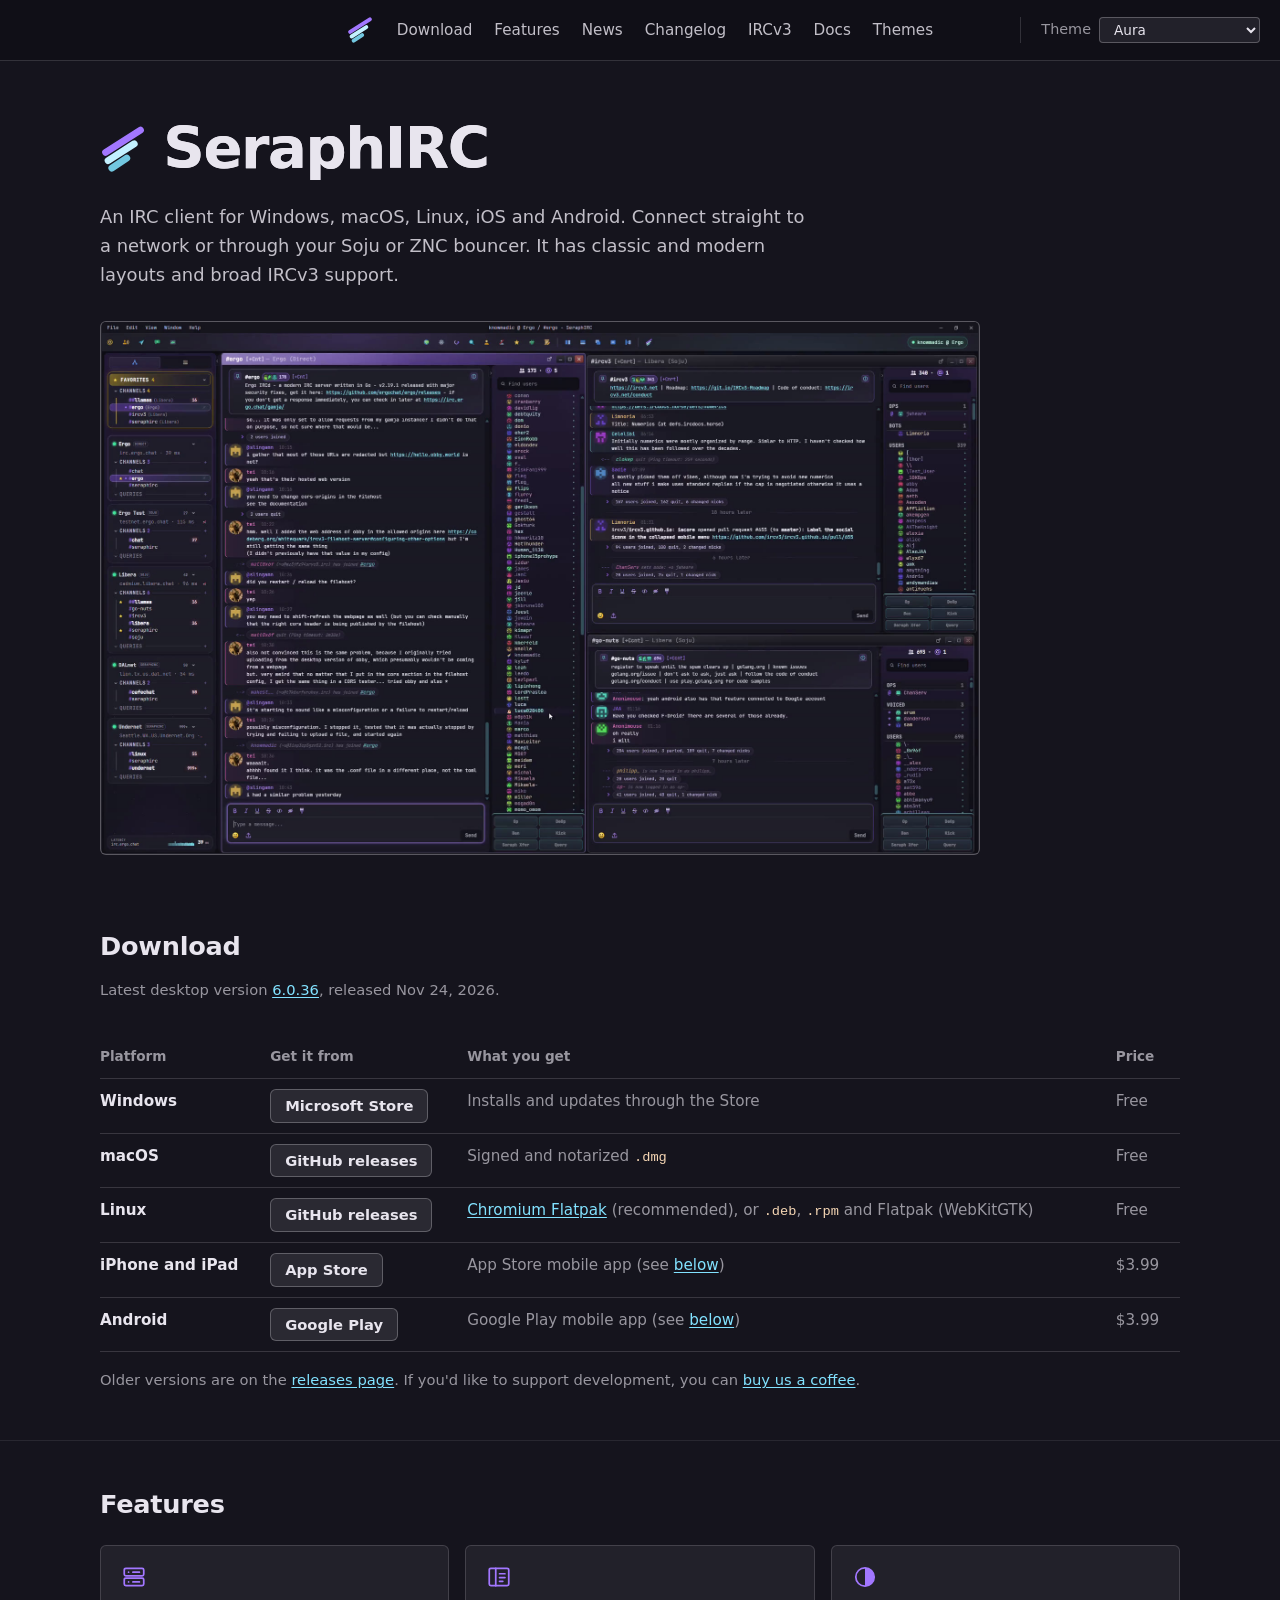
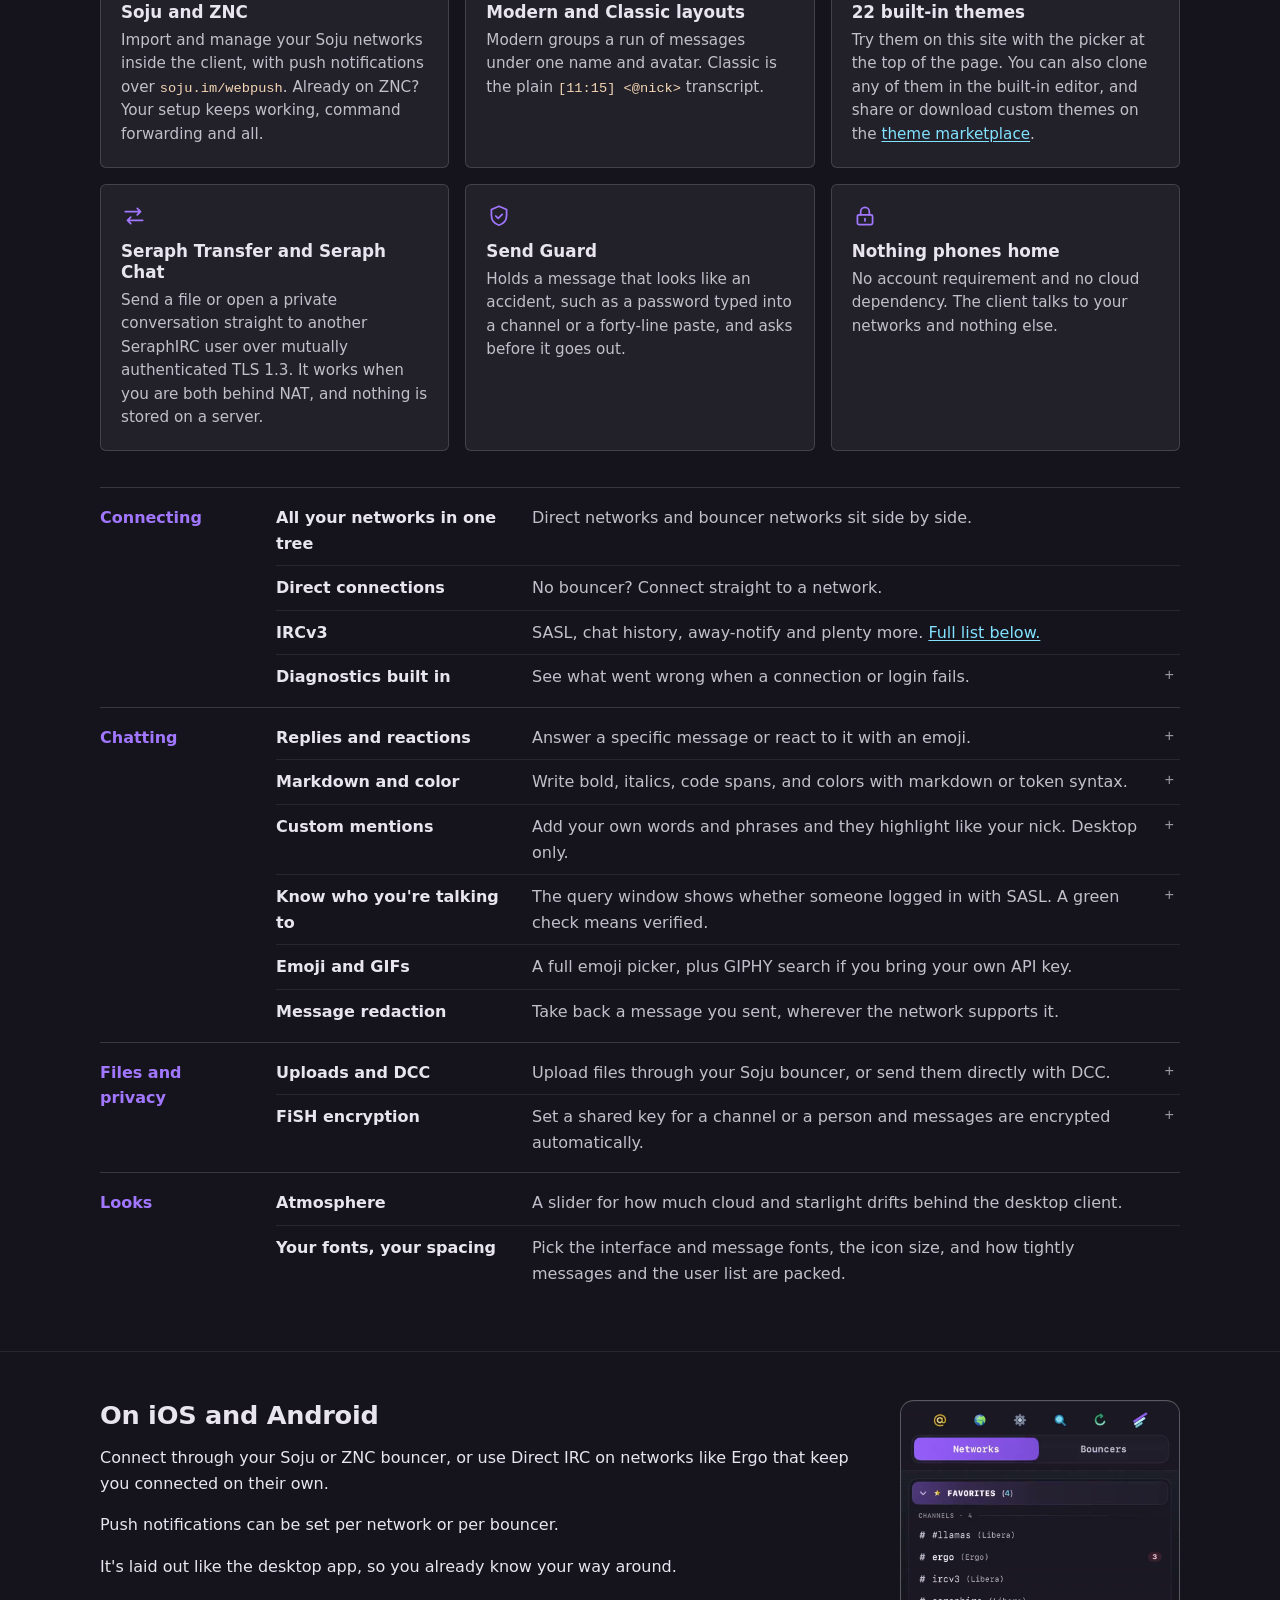
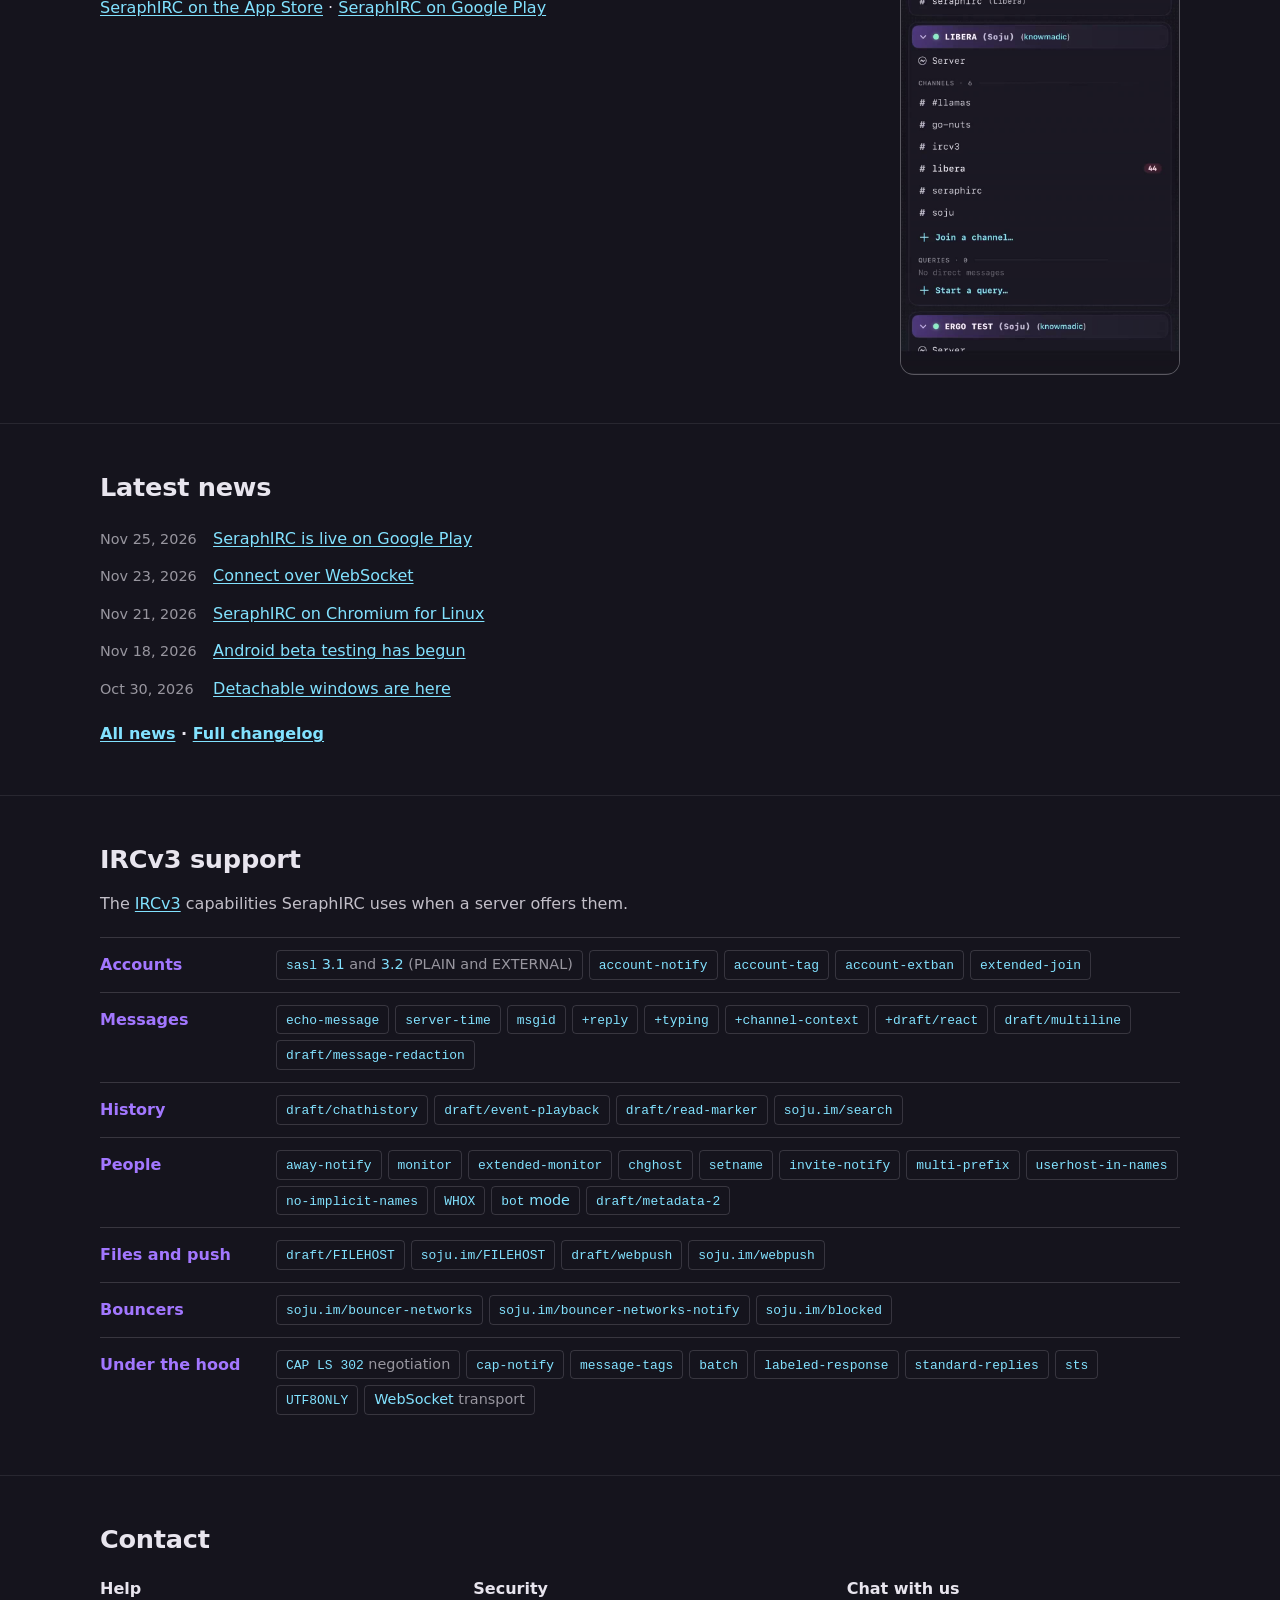
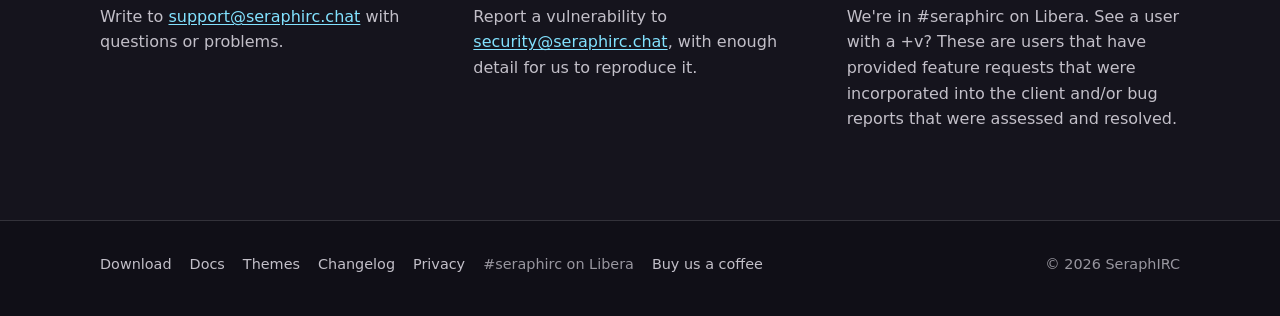
==== commit 8c02d073: "IRCv3 list grouped by what each one is for Same 46 entries and links, now as tags under seven headin" ====
--- a/index.html
+++ b/index.html
@@ -259,7 +259,7 @@
             <li class="feature-card" id="bouncers">
               <svg class="feature-icon" viewBox="0 0 24 24" aria-hidden="true" focusable="false"><rect x="3" y="4" width="18" height="7" rx="1.5"/><rect x="3" y="13" width="18" height="7" rx="1.5"/><path d="M7 7.5h.01M7 16.5h.01M11 7.5h6M11 16.5h6"/></svg>
               <h3>Soju and ZNC</h3>
-              <p>Import and manage your Soju networks from inside the client. Push notifications use <code>soju.im/webpush</code>. ZNC works too, including command forwarding.</p>
+              <p>Import and manage your Soju networks inside the client, with push notifications over <code>soju.im/webpush</code>. Already on ZNC? Your setup keeps working, command forwarding and all.</p>
             </li>
             <li class="feature-card">
               <svg class="feature-icon" viewBox="0 0 24 24" aria-hidden="true" focusable="false"><rect x="3" y="4" width="18" height="16" rx="1.5"/><path d="M9 4v16M12.5 9h5M12.5 12.5h5M12.5 16h3"/></svg>
@@ -269,22 +269,22 @@
             <li class="feature-card">
               <svg class="feature-icon" viewBox="0 0 24 24" aria-hidden="true" focusable="false"><circle cx="12" cy="12" r="8.5"/><path d="M12 3.5a8.5 8.5 0 0 1 0 17z" fill="currentColor" stroke="none"/></svg>
               <h3>22 built-in themes</h3>
-              <p>Try them with the picker at the top of this page. Clone one in the theme editor to make your own. Share it or download others on the <a href="/marketplace/">theme marketplace</a>.</p>
+              <p>Try them on this site with the picker at the top of the page. You can also clone any of them in the built-in editor, and share or download custom themes on the <a href="/marketplace/">theme marketplace</a>.</p>
             </li>
             <li class="feature-card">
               <svg class="feature-icon" viewBox="0 0 24 24" aria-hidden="true" focusable="false"><path d="M4 8h14M15 5l3 3-3 3M20 16H6M9 13l-3 3 3 3"/></svg>
               <h3>Seraph Transfer and Seraph Chat</h3>
-              <p>Send a file or open a private conversation straight to another SeraphIRC user over mutually authenticated TLS 1.3. It works when you're both behind NAT and nothing is stored on a server.</p>
+              <p>Send a file or open a private conversation straight to another SeraphIRC user over mutually authenticated TLS 1.3. It works when you are both behind NAT, and nothing is stored on a server.</p>
             </li>
             <li class="feature-card">
               <svg class="feature-icon" viewBox="0 0 24 24" aria-hidden="true" focusable="false"><path d="M12 3l7 3v5.5c0 4.3-2.9 7.6-7 9-4.1-1.4-7-4.7-7-9V6l7-3z"/><path d="M9 12l2.2 2.2L15 10.5"/></svg>
               <h3>Send Guard</h3>
-              <p>Asks first when a message looks like a mistake, like a password typed into a channel or a 40-line paste.</p>
+              <p>Holds a message that looks like an accident, such as a password typed into a channel or a forty-line paste, and asks before it goes out.</p>
             </li>
             <li class="feature-card">
               <svg class="feature-icon" viewBox="0 0 24 24" aria-hidden="true" focusable="false"><rect x="5" y="11" width="14" height="9" rx="1.5"/><path d="M8 11V8a4 4 0 0 1 8 0v3M12 14.5v2"/></svg>
               <h3>Nothing phones home</h3>
-              <p>You don't need an account and there's no cloud service. The client only talks to your networks.</p>
+              <p>No account requirement and no cloud dependency. The client talks to your networks and nothing else.</p>
             </li>
           </ul>
 
@@ -301,7 +301,7 @@
                 <li>
                   <div class="feature-row">
                     <span class="feature-name">Direct connections</span>
-                    <span class="feature-line">Works fine without a bouncer too.</span>
+                    <span class="feature-line">No bouncer? Connect straight to a network.</span>
                   </div>
                 </li>
                 <li>
@@ -314,7 +314,7 @@
                   <details class="feature-fold">
                     <summary>
                       <span class="feature-row">
-                        <span class="feature-name">Connection diagnostics</span>
+                        <span class="feature-name">Diagnostics built in</span>
                         <span class="feature-line">See what went wrong when a connection or login fails.</span>
                       </span>
                     </summary>
@@ -335,7 +335,7 @@
                         <span class="feature-line">Answer a specific message or react to it with an emoji.</span>
                       </span>
                     </summary>
-                    <p class="feature-detail">If the network can't show them, replies fall back to a plain <code>nick:</code> prefix and reactions can be sent as normal messages.</p>
+                    <p class="feature-detail">Where a network or client can't show them, replies fall back to a plain <code>nick:</code> prefix and reactions can go out as a normal message.</p>
                   </details>
                 </li>
                 <li>
@@ -343,10 +343,10 @@
                     <summary>
                       <span class="feature-row">
                         <span class="feature-name">Markdown and color</span>
-                        <span class="feature-line">Type markdown or tokens for bold, italics, code and colors.</span>
+                        <span class="feature-line">Write bold, italics, code spans, and colors with markdown or token syntax.</span>
                       </span>
                     </summary>
-                    <p class="feature-detail">Other clients see normal IRC formatting.</p>
+                    <p class="feature-detail">It all goes out as standard IRC formatting codes that other clients understand.</p>
                   </details>
                 </li>
                 <li>
@@ -364,7 +364,7 @@
                   <details class="feature-fold">
                     <summary>
                       <span class="feature-row">
-                        <span class="feature-name">Verified logins</span>
+                        <span class="feature-name">Know who you're talking to</span>
                         <span class="feature-line">The query window shows whether someone logged in with SASL. A green check means verified.</span>
                       </span>
                     </summary>
@@ -374,13 +374,13 @@
                 <li>
                   <div class="feature-row">
                     <span class="feature-name">Emoji and GIFs</span>
-                    <span class="feature-line">An emoji picker, plus GIPHY search with your own API key.</span>
+                    <span class="feature-line">A full emoji picker, plus GIPHY search if you bring your own API key.</span>
                   </div>
                 </li>
                 <li>
                   <div class="feature-row">
                     <span class="feature-name">Message redaction</span>
-                    <span class="feature-line">Take back a message you sent, on networks that support it.</span>
+                    <span class="feature-line">Take back a message you sent, wherever the network supports it.</span>
                   </div>
                 </li>
               </ul>
@@ -420,13 +420,13 @@
                 <li>
                   <div class="feature-row">
                     <span class="feature-name">Atmosphere</span>
-                    <span class="feature-line">A slider for the clouds and stars behind the desktop client.</span>
+                    <span class="feature-line">A slider for how much cloud and starlight drifts behind the desktop client.</span>
                   </div>
                 </li>
                 <li>
                   <div class="feature-row">
-                    <span class="feature-name">Fonts and spacing</span>
-                    <span class="feature-line">Pick your interface and message fonts, icon size and how tightly things are packed.</span>
+                    <span class="feature-name">Your fonts, your spacing</span>
+                    <span class="feature-line">Pick the interface and message fonts, the icon size, and how tightly messages and the user list are packed.</span>
                   </div>
                 </li>
               </ul>
--- a/styles.css
+++ b/styles.css
@@ -880,26 +880,6 @@
   color: #050709;
   background: var(--sd-glow);
 }
-
-/* Night sky: faint stars behind the page, a few of them brighter.
-   Cyberpunk and Hackerman keep their circuits. Light grounds get dark
-   ink, and less of it. */
-html:not([data-theme='cyberpunk'], [data-theme='hackerman']) body {
-  background-image:
-    url("data:image/svg+xml,%3Csvg xmlns='http://www.w3.org/2000/svg' viewBox='0 0 2600 2000' fill='%23ffffff'%3E%3Ccircle cx='62' cy='318' r='1.5' fill-opacity='0.42'/%3E%3Ccircle cx='121' cy='262' r='1.3' fill-opacity='0.36'/%3E%3Ccircle cx='203' cy='281' r='2.1' fill-opacity='0.60'/%3E%3Ccircle cx='259' cy='214' r='1.4' fill-opacity='0.40'/%3E%3Ccircle cx='331' cy='196' r='1.7' fill-opacity='0.46'/%3E%3Ccircle cx='228' cy='357' r='1.2' fill-opacity='0.34'/%3E%3Ccircle cx='712' cy='428' r='1.4' fill-opacity='0.40'/%3E%3Ccircle cx='801' cy='399' r='1.9' fill-opacity='0.55'/%3E%3Ccircle cx='872' cy='471' r='1.5' fill-opacity='0.42'/%3E%3Ccircle cx='783' cy='522' r='1.2' fill-opacity='0.34'/%3E%3Ccircle cx='934' cy='561' r='1.6' fill-opacity='0.44'/%3E%3Ccircle cx='1003' cy='641' r='1.3' fill-opacity='0.38'/%3E%3Ccircle cx='1042' cy='612' r='1.1' fill-opacity='0.30'/%3E%3Ccircle cx='1482' cy='236' r='1.3' fill-opacity='0.36'/%3E%3Ccircle cx='1561' cy='331' r='1.8' fill-opacity='0.50'/%3E%3Ccircle cx='1640' cy='262' r='1.2' fill-opacity='0.34'/%3E%3Ccircle cx='1713' cy='371' r='1.5' fill-opacity='0.42'/%3E%3Ccircle cx='1788' cy='188' r='2.0' fill-opacity='0.58'/%3E%3Ccircle cx='2158' cy='742' r='1.4' fill-opacity='0.40'/%3E%3Ccircle cx='2247' cy='655' r='1.2' fill-opacity='0.34'/%3E%3Ccircle cx='2301' cy='548' r='2.1' fill-opacity='0.58'/%3E%3Ccircle cx='2412' cy='489' r='1.5' fill-opacity='0.42'/%3E%3Ccircle cx='2436' cy='640' r='1.2' fill-opacity='0.32'/%3E%3Ccircle cx='2481' cy='701' r='1.4' fill-opacity='0.38'/%3E%3Ccircle cx='312' cy='884' r='1.3' fill-opacity='0.36'/%3E%3Ccircle cx='391' cy='819' r='1.6' fill-opacity='0.44'/%3E%3Ccircle cx='483' cy='792' r='1.4' fill-opacity='0.40'/%3E%3Ccircle cx='574' cy='815' r='2.0' fill-opacity='0.58'/%3E%3Ccircle cx='601' cy='712' r='1.2' fill-opacity='0.34'/%3E%3Ccircle cx='655' cy='741' r='1.4' fill-opacity='0.38'/%3E%3Ccircle cx='468' cy='705' r='1.1' fill-opacity='0.30'/%3E%3Ccircle cx='1168' cy='982' r='1.5' fill-opacity='0.42'/%3E%3Ccircle cx='1241' cy='931' r='1.3' fill-opacity='0.36'/%3E%3Ccircle cx='1267' cy='1018' r='2.2' fill-opacity='0.60'/%3E%3Ccircle cx='1336' cy='1069' r='1.3' fill-opacity='0.38'/%3E%3Ccircle cx='1389' cy='1138' r='1.6' fill-opacity='0.44'/%3E%3Ccircle cx='94' cy='1262' r='1.4' fill-opacity='0.40'/%3E%3Ccircle cx='181' cy='1316' r='1.8' fill-opacity='0.52'/%3E%3Ccircle cx='158' cy='1405' r='1.2' fill-opacity='0.34'/%3E%3Ccircle cx='261' cy='1436' r='1.5' fill-opacity='0.42'/%3E%3Ccircle cx='336' cy='1375' r='1.3' fill-opacity='0.36'/%3E%3Ccircle cx='1836' cy='1290' r='1.3' fill-opacity='0.36'/%3E%3Ccircle cx='1921' cy='1213' r='1.9' fill-opacity='0.54'/%3E%3Ccircle cx='2012' cy='1262' r='1.4' fill-opacity='0.40'/%3E%3Ccircle cx='1958' cy='1361' r='1.2' fill-opacity='0.34'/%3E%3Ccircle cx='2090' cy='1338' r='1.5' fill-opacity='0.42'/%3E%3Ccircle cx='2136' cy='1412' r='1.2' fill-opacity='0.32'/%3E%3Ccircle cx='828' cy='1612' r='1.2' fill-opacity='0.34'/%3E%3Ccircle cx='897' cy='1573' r='1.5' fill-opacity='0.42'/%3E%3Ccircle cx='978' cy='1602' r='1.3' fill-opacity='0.36'/%3E%3Ccircle cx='1041' cy='1671' r='2.0' fill-opacity='0.56'/%3E%3Ccircle cx='1052' cy='1762' r='1.3' fill-opacity='0.38'/%3E%3Ccircle cx='989' cy='1818' r='1.5' fill-opacity='0.42'/%3E%3Ccircle cx='2268' cy='1634' r='1.4' fill-opacity='0.40'/%3E%3Ccircle cx='2351' cy='1702' r='2.1' fill-opacity='0.58'/%3E%3Ccircle cx='2462' cy='1641' r='1.3' fill-opacity='0.36'/%3E%3Ccircle cx='2342' cy='1806' r='1.5' fill-opacity='0.42'/%3E%3Ccircle cx='2401' cy='1856' r='1.2' fill-opacity='0.32'/%3E%3Ccircle cx='152' cy='1768' r='1.3' fill-opacity='0.36'/%3E%3Ccircle cx='231' cy='1712' r='1.7' fill-opacity='0.48'/%3E%3Ccircle cx='296' cy='1801' r='1.3' fill-opacity='0.38'/%3E%3Ccircle cx='352' cy='1868' r='1.1' fill-opacity='0.30'/%3E%3Ccircle cx='1512' cy='1582' r='1.4' fill-opacity='0.40'/%3E%3Ccircle cx='1588' cy='1629' r='1.2' fill-opacity='0.34'/%3E%3Ccircle cx='1611' cy='1718' r='1.8' fill-opacity='0.50'/%3E%3Ccircle cx='1672' cy='1689' r='1.2' fill-opacity='0.34'/%3E%3Ccircle cx='1701' cy='1752' r='1.4' fill-opacity='0.38'/%3E%3C/svg%3E"),
-    url("data:image/svg+xml,%3Csvg xmlns='http://www.w3.org/2000/svg' viewBox='0 0 610 790' fill='%23ffffff'%3E%3Ccircle cx='119.3' cy='223.7' r='0.5' fill-opacity='0.25'/%3E%3Ccircle cx='437.5' cy='631.5' r='0.5' fill-opacity='0.23'/%3E%3Ccircle cx='448.4' cy='771.4' r='0.6' fill-opacity='0.24'/%3E%3Ccircle cx='558.7' cy='257' r='0.5' fill-opacity='0.16'/%3E%3Ccircle cx='487.7' cy='333.7' r='0.6' fill-opacity='0.30'/%3E%3Ccircle cx='135.7' cy='61.6' r='0.5' fill-opacity='0.32'/%3E%3Ccircle cx='543.1' cy='195.3' r='0.7' fill-opacity='0.27'/%3E%3Ccircle cx='182.1' cy='453.3' r='0.5' fill-opacity='0.17'/%3E%3Ccircle cx='446.9' cy='617.5' r='0.5' fill-opacity='0.28'/%3E%3Ccircle cx='534.9' cy='175.8' r='0.8' fill-opacity='0.27'/%3E%3Ccircle cx='535.3' cy='560.5' r='0.9' fill-opacity='0.31'/%3E%3Ccircle cx='536.9' cy='143.9' r='0.6' fill-opacity='0.26'/%3E%3Ccircle cx='365.5' cy='107.4' r='0.5' fill-opacity='0.18'/%3E%3Ccircle cx='520.8' cy='55.2' r='1.1' fill-opacity='0.47'/%3E%3Ccircle cx='11.3' cy='271' r='0.6' fill-opacity='0.22'/%3E%3Ccircle cx='40.3' cy='500.2' r='0.6' fill-opacity='0.25'/%3E%3Cg fill='%23ffe6b0'%3E%3Ccircle cx='310.6' cy='84.4' r='0.8' fill-opacity='0.35'/%3E%3Ccircle cx='424.7' cy='136.3' r='0.5' fill-opacity='0.29'/%3E%3Ccircle cx='515' cy='191.9' r='0.7' fill-opacity='0.24'/%3E%3Ccircle cx='527.7' cy='227' r='0.9' fill-opacity='0.38'/%3E%3Ccircle cx='140.1' cy='82.6' r='0.5' fill-opacity='0.30'/%3E%3C/g%3E%3Cg fill='%23bcd7ff'%3E%3Ccircle cx='290.2' cy='190.5' r='0.6' fill-opacity='0.25'/%3E%3Ccircle cx='167.8' cy='323.1' r='0.5' fill-opacity='0.25'/%3E%3Ccircle cx='24.8' cy='234.4' r='0.5' fill-opacity='0.23'/%3E%3Ccircle cx='112.6' cy='709.4' r='0.5' fill-opacity='0.20'/%3E%3Ccircle cx='56.3' cy='117.3' r='0.6' fill-opacity='0.26'/%3E%3C/g%3E%3C/svg%3E"),
-    url("data:image/svg+xml,%3Csvg xmlns='http://www.w3.org/2000/svg' viewBox='0 0 890 1130' fill='%23ffffff'%3E%3Ccircle cx='185.6' cy='508.7' r='1.1' fill-opacity='0.44'/%3E%3Ccircle cx='440.9' cy='449.9' r='0.5' fill-opacity='0.20'/%3E%3Ccircle cx='505.2' cy='370.2' r='1' fill-opacity='0.40'/%3E%3Ccircle cx='579.9' cy='1092' r='0.9' fill-opacity='0.33'/%3E%3Ccircle cx='380.7' cy='126.5' r='0.6' fill-opacity='0.29'/%3E%3Ccircle cx='470.1' cy='185.9' r='0.5' fill-opacity='0.24'/%3E%3Ccircle cx='566.6' cy='775' r='0.5' fill-opacity='0.29'/%3E%3Ccircle cx='198.5' cy='320.1' r='0.5' fill-opacity='0.22'/%3E%3Ccircle cx='869.5' cy='738.9' r='0.6' fill-opacity='0.31'/%3E%3Ccircle cx='425.1' cy='413' r='0.5' fill-opacity='0.17'/%3E%3Ccircle cx='609.4' cy='527.8' r='1.1' fill-opacity='0.46'/%3E%3Ccircle cx='231.4' cy='537.4' r='0.8' fill-opacity='0.37'/%3E%3Ccircle cx='687.6' cy='802.9' r='1.1' fill-opacity='0.38'/%3E%3Ccircle cx='881.8' cy='895.7' r='0.6' fill-opacity='0.29'/%3E%3Ccircle cx='98.3' cy='666.1' r='0.7' fill-opacity='0.24'/%3E%3Ccircle cx='167' cy='904.5' r='0.5' fill-opacity='0.26'/%3E%3Ccircle cx='852.3' cy='952.2' r='0.9' fill-opacity='0.31'/%3E%3Ccircle cx='71.6' cy='899.4' r='1.2' fill-opacity='0.46'/%3E%3Ccircle cx='306.4' cy='909.7' r='0.5' fill-opacity='0.23'/%3E%3Cg fill='%23ffe6b0'%3E%3Ccircle cx='685.2' cy='430.9' r='0.5' fill-opacity='0.18'/%3E%3Ccircle cx='864.3' cy='941.2' r='1.2' fill-opacity='0.47'/%3E%3Ccircle cx='6.4' cy='912.1' r='1.3' fill-opacity='0.55'/%3E%3Ccircle cx='817.6' cy='483.4' r='0.5' fill-opacity='0.22'/%3E%3Ccircle cx='695.9' cy='456.6' r='0.5' fill-opacity='0.21'/%3E%3Ccircle cx='850.4' cy='596.5' r='1' fill-opacity='0.36'/%3E%3Ccircle cx='263.4' cy='918.8' r='0.5' fill-opacity='0.18'/%3E%3Ccircle cx='597.5' cy='718.4' r='0.8' fill-opacity='0.26'/%3E%3Ccircle cx='588.3' cy='527.7' r='0.7' fill-opacity='0.31'/%3E%3C/g%3E%3Cg fill='%23bcd7ff'%3E%3Ccircle cx='134.2' cy='585.7' r='0.7' fill-opacity='0.25'/%3E%3Ccircle cx='116' cy='578.5' r='0.8' fill-opacity='0.27'/%3E%3C/g%3E%3C/svg%3E");
-  background-size: 2600px 2000px, 610px 790px, 890px 1130px;
-}
-html[data-theme]:is([data-theme='light'], [data-theme='solarized-light'], [data-theme='ocean-breeze'],
-                    [data-theme='sage'], [data-theme='sakura'], [data-theme='newsprint']) body {
-  background-image:
-    url("data:image/svg+xml,%3Csvg xmlns='http://www.w3.org/2000/svg' viewBox='0 0 2600 2000' fill='%2326303d'%3E%3Ccircle cx='62' cy='318' r='1.5' fill-opacity='0.26'/%3E%3Ccircle cx='121' cy='262' r='1.3' fill-opacity='0.22'/%3E%3Ccircle cx='203' cy='281' r='2.1' fill-opacity='0.37'/%3E%3Ccircle cx='259' cy='214' r='1.4' fill-opacity='0.25'/%3E%3Ccircle cx='331' cy='196' r='1.7' fill-opacity='0.29'/%3E%3Ccircle cx='228' cy='357' r='1.2' fill-opacity='0.21'/%3E%3Ccircle cx='712' cy='428' r='1.4' fill-opacity='0.25'/%3E%3Ccircle cx='801' cy='399' r='1.9' fill-opacity='0.34'/%3E%3Ccircle cx='872' cy='471' r='1.5' fill-opacity='0.26'/%3E%3Ccircle cx='783' cy='522' r='1.2' fill-opacity='0.21'/%3E%3Ccircle cx='934' cy='561' r='1.6' fill-opacity='0.27'/%3E%3Ccircle cx='1003' cy='641' r='1.3' fill-opacity='0.24'/%3E%3Ccircle cx='1042' cy='612' r='1.1' fill-opacity='0.19'/%3E%3Ccircle cx='1482' cy='236' r='1.3' fill-opacity='0.22'/%3E%3Ccircle cx='1561' cy='331' r='1.8' fill-opacity='0.31'/%3E%3Ccircle cx='1640' cy='262' r='1.2' fill-opacity='0.21'/%3E%3Ccircle cx='1713' cy='371' r='1.5' fill-opacity='0.26'/%3E%3Ccircle cx='1788' cy='188' r='2.0' fill-opacity='0.36'/%3E%3Ccircle cx='2158' cy='742' r='1.4' fill-opacity='0.25'/%3E%3Ccircle cx='2247' cy='655' r='1.2' fill-opacity='0.21'/%3E%3Ccircle cx='2301' cy='548' r='2.1' fill-opacity='0.36'/%3E%3Ccircle cx='2412' cy='489' r='1.5' fill-opacity='0.26'/%3E%3Ccircle cx='2436' cy='640' r='1.2' fill-opacity='0.20'/%3E%3Ccircle cx='2481' cy='701' r='1.4' fill-opacity='0.24'/%3E%3Ccircle cx='312' cy='884' r='1.3' fill-opacity='0.22'/%3E%3Ccircle cx='391' cy='819' r='1.6' fill-opacity='0.27'/%3E%3Ccircle cx='483' cy='792' r='1.4' fill-opacity='0.25'/%3E%3Ccircle cx='574' cy='815' r='2.0' fill-opacity='0.36'/%3E%3Ccircle cx='601' cy='712' r='1.2' fill-opacity='0.21'/%3E%3Ccircle cx='655' cy='741' r='1.4' fill-opacity='0.24'/%3E%3Ccircle cx='468' cy='705' r='1.1' fill-opacity='0.19'/%3E%3Ccircle cx='1168' cy='982' r='1.5' fill-opacity='0.26'/%3E%3Ccircle cx='1241' cy='931' r='1.3' fill-opacity='0.22'/%3E%3Ccircle cx='1267' cy='1018' r='2.2' fill-opacity='0.37'/%3E%3Ccircle cx='1336' cy='1069' r='1.3' fill-opacity='0.24'/%3E%3Ccircle cx='1389' cy='1138' r='1.6' fill-opacity='0.27'/%3E%3Ccircle cx='94' cy='1262' r='1.4' fill-opacity='0.25'/%3E%3Ccircle cx='181' cy='1316' r='1.8' fill-opacity='0.32'/%3E%3Ccircle cx='158' cy='1405' r='1.2' fill-opacity='0.21'/%3E%3Ccircle cx='261' cy='1436' r='1.5' fill-opacity='0.26'/%3E%3Ccircle cx='336' cy='1375' r='1.3' fill-opacity='0.22'/%3E%3Ccircle cx='1836' cy='1290' r='1.3' fill-opacity='0.22'/%3E%3Ccircle cx='1921' cy='1213' r='1.9' fill-opacity='0.33'/%3E%3Ccircle cx='2012' cy='1262' r='1.4' fill-opacity='0.25'/%3E%3Ccircle cx='1958' cy='1361' r='1.2' fill-opacity='0.21'/%3E%3Ccircle cx='2090' cy='1338' r='1.5' fill-opacity='0.26'/%3E%3Ccircle cx='2136' cy='1412' r='1.2' fill-opacity='0.20'/%3E%3Ccircle cx='828' cy='1612' r='1.2' fill-opacity='0.21'/%3E%3Ccircle cx='897' cy='1573' r='1.5' fill-opacity='0.26'/%3E%3Ccircle cx='978' cy='1602' r='1.3' fill-opacity='0.22'/%3E%3Ccircle cx='1041' cy='1671' r='2.0' fill-opacity='0.35'/%3E%3Ccircle cx='1052' cy='1762' r='1.3' fill-opacity='0.24'/%3E%3Ccircle cx='989' cy='1818' r='1.5' fill-opacity='0.26'/%3E%3Ccircle cx='2268' cy='1634' r='1.4' fill-opacity='0.25'/%3E%3Ccircle cx='2351' cy='1702' r='2.1' fill-opacity='0.36'/%3E%3Ccircle cx='2462' cy='1641' r='1.3' fill-opacity='0.22'/%3E%3Ccircle cx='2342' cy='1806' r='1.5' fill-opacity='0.26'/%3E%3Ccircle cx='2401' cy='1856' r='1.2' fill-opacity='0.20'/%3E%3Ccircle cx='152' cy='1768' r='1.3' fill-opacity='0.22'/%3E%3Ccircle cx='231' cy='1712' r='1.7' fill-opacity='0.30'/%3E%3Ccircle cx='296' cy='1801' r='1.3' fill-opacity='0.24'/%3E%3Ccircle cx='352' cy='1868' r='1.1' fill-opacity='0.19'/%3E%3Ccircle cx='1512' cy='1582' r='1.4' fill-opacity='0.25'/%3E%3Ccircle cx='1588' cy='1629' r='1.2' fill-opacity='0.21'/%3E%3Ccircle cx='1611' cy='1718' r='1.8' fill-opacity='0.31'/%3E%3Ccircle cx='1672' cy='1689' r='1.2' fill-opacity='0.21'/%3E%3Ccircle cx='1701' cy='1752' r='1.4' fill-opacity='0.24'/%3E%3C/svg%3E"),
-    url("data:image/svg+xml,%3Csvg xmlns='http://www.w3.org/2000/svg' viewBox='0 0 610 790' fill='%2326303d'%3E%3Ccircle cx='119.3' cy='223.7' r='0.5' fill-opacity='0.15'/%3E%3Ccircle cx='437.5' cy='631.5' r='0.5' fill-opacity='0.14'/%3E%3Ccircle cx='448.4' cy='771.4' r='0.6' fill-opacity='0.15'/%3E%3Ccircle cx='558.7' cy='257' r='0.5' fill-opacity='0.10'/%3E%3Ccircle cx='487.7' cy='333.7' r='0.6' fill-opacity='0.19'/%3E%3Ccircle cx='135.7' cy='61.6' r='0.5' fill-opacity='0.20'/%3E%3Ccircle cx='543.1' cy='195.3' r='0.7' fill-opacity='0.17'/%3E%3Ccircle cx='182.1' cy='453.3' r='0.5' fill-opacity='0.11'/%3E%3Ccircle cx='446.9' cy='617.5' r='0.5' fill-opacity='0.17'/%3E%3Ccircle cx='534.9' cy='175.8' r='0.8' fill-opacity='0.17'/%3E%3Ccircle cx='535.3' cy='560.5' r='0.9' fill-opacity='0.19'/%3E%3Ccircle cx='536.9' cy='143.9' r='0.6' fill-opacity='0.16'/%3E%3Ccircle cx='365.5' cy='107.4' r='0.5' fill-opacity='0.11'/%3E%3Ccircle cx='520.8' cy='55.2' r='1.1' fill-opacity='0.29'/%3E%3Ccircle cx='11.3' cy='271' r='0.6' fill-opacity='0.14'/%3E%3Ccircle cx='40.3' cy='500.2' r='0.6' fill-opacity='0.16'/%3E%3Cg fill='%2326303d'%3E%3Ccircle cx='310.6' cy='84.4' r='0.8' fill-opacity='0.22'/%3E%3Ccircle cx='424.7' cy='136.3' r='0.5' fill-opacity='0.18'/%3E%3Ccircle cx='515' cy='191.9' r='0.7' fill-opacity='0.15'/%3E%3Ccircle cx='527.7' cy='227' r='0.9' fill-opacity='0.23'/%3E%3Ccircle cx='140.1' cy='82.6' r='0.5' fill-opacity='0.19'/%3E%3C/g%3E%3Cg fill='%2326303d'%3E%3Ccircle cx='290.2' cy='190.5' r='0.6' fill-opacity='0.15'/%3E%3Ccircle cx='167.8' cy='323.1' r='0.5' fill-opacity='0.16'/%3E%3Ccircle cx='24.8' cy='234.4' r='0.5' fill-opacity='0.14'/%3E%3Ccircle cx='112.6' cy='709.4' r='0.5' fill-opacity='0.12'/%3E%3Ccircle cx='56.3' cy='117.3' r='0.6' fill-opacity='0.16'/%3E%3C/g%3E%3C/svg%3E"),
-    url("data:image/svg+xml,%3Csvg xmlns='http://www.w3.org/2000/svg' viewBox='0 0 890 1130' fill='%2326303d'%3E%3Ccircle cx='185.6' cy='508.7' r='1.1' fill-opacity='0.27'/%3E%3Ccircle cx='440.9' cy='449.9' r='0.5' fill-opacity='0.13'/%3E%3Ccircle cx='505.2' cy='370.2' r='1' fill-opacity='0.24'/%3E%3Ccircle cx='579.9' cy='1092' r='0.9' fill-opacity='0.20'/%3E%3Ccircle cx='380.7' cy='126.5' r='0.6' fill-opacity='0.18'/%3E%3Ccircle cx='470.1' cy='185.9' r='0.5' fill-opacity='0.15'/%3E%3Ccircle cx='566.6' cy='775' r='0.5' fill-opacity='0.18'/%3E%3Ccircle cx='198.5' cy='320.1' r='0.5' fill-opacity='0.13'/%3E%3Ccircle cx='869.5' cy='738.9' r='0.6' fill-opacity='0.19'/%3E%3Ccircle cx='425.1' cy='413' r='0.5' fill-opacity='0.10'/%3E%3Ccircle cx='609.4' cy='527.8' r='1.1' fill-opacity='0.28'/%3E%3Ccircle cx='231.4' cy='537.4' r='0.8' fill-opacity='0.23'/%3E%3Ccircle cx='687.6' cy='802.9' r='1.1' fill-opacity='0.23'/%3E%3Ccircle cx='881.8' cy='895.7' r='0.6' fill-opacity='0.18'/%3E%3Ccircle cx='98.3' cy='666.1' r='0.7' fill-opacity='0.15'/%3E%3Ccircle cx='167' cy='904.5' r='0.5' fill-opacity='0.16'/%3E%3Ccircle cx='852.3' cy='952.2' r='0.9' fill-opacity='0.19'/%3E%3Ccircle cx='71.6' cy='899.4' r='1.2' fill-opacity='0.29'/%3E%3Ccircle cx='306.4' cy='909.7' r='0.5' fill-opacity='0.14'/%3E%3Cg fill='%2326303d'%3E%3Ccircle cx='685.2' cy='430.9' r='0.5' fill-opacity='0.11'/%3E%3Ccircle cx='864.3' cy='941.2' r='1.2' fill-opacity='0.29'/%3E%3Ccircle cx='6.4' cy='912.1' r='1.3' fill-opacity='0.34'/%3E%3Ccircle cx='817.6' cy='483.4' r='0.5' fill-opacity='0.13'/%3E%3Ccircle cx='695.9' cy='456.6' r='0.5' fill-opacity='0.13'/%3E%3Ccircle cx='850.4' cy='596.5' r='1' fill-opacity='0.22'/%3E%3Ccircle cx='263.4' cy='918.8' r='0.5' fill-opacity='0.11'/%3E%3Ccircle cx='597.5' cy='718.4' r='0.8' fill-opacity='0.16'/%3E%3Ccircle cx='588.3' cy='527.7' r='0.7' fill-opacity='0.19'/%3E%3C/g%3E%3Cg fill='%2326303d'%3E%3Ccircle cx='134.2' cy='585.7' r='0.7' fill-opacity='0.15'/%3E%3Ccircle cx='116' cy='578.5' r='0.8' fill-opacity='0.17'/%3E%3C/g%3E%3C/svg%3E");
-  background-size: 2600px 2000px, 610px 790px, 890px 1130px;
-}
-/* end night sky */
 
 
 /* 9. Small screens ------------------------------------------------------------- */
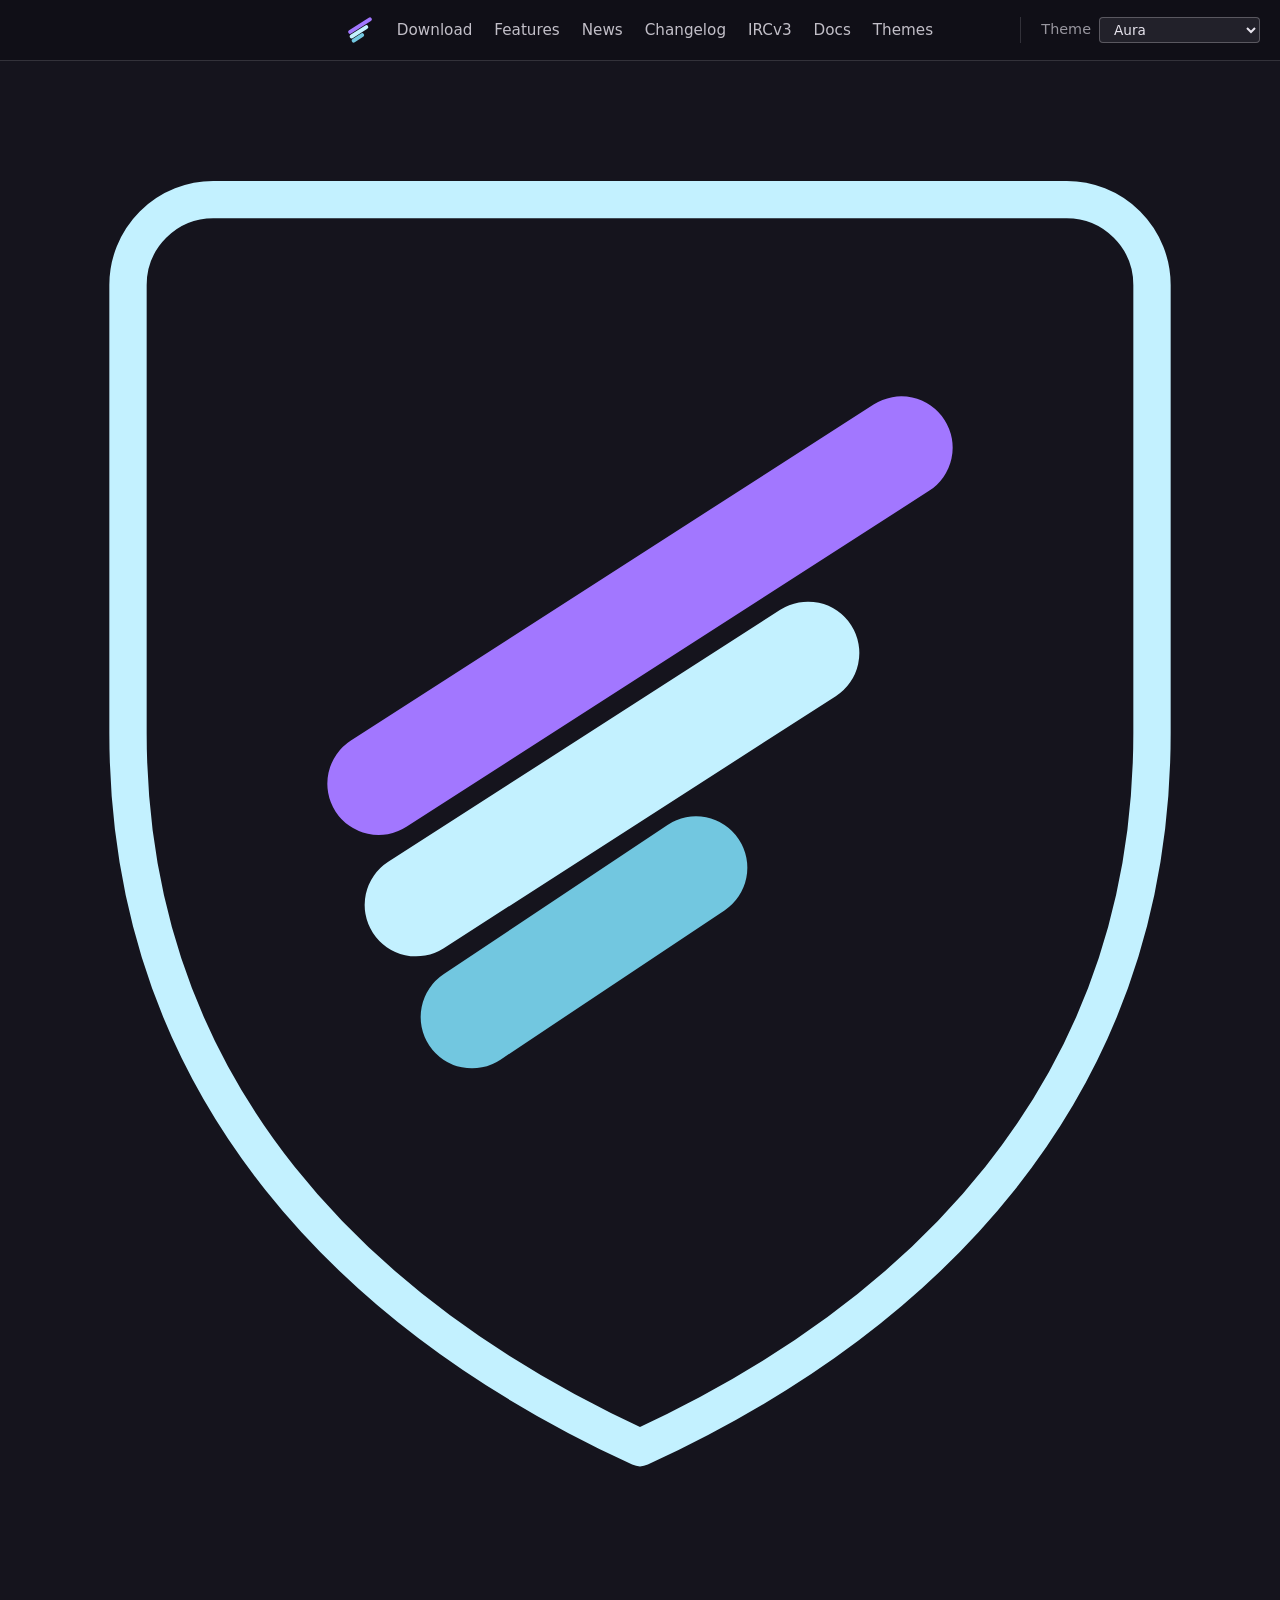
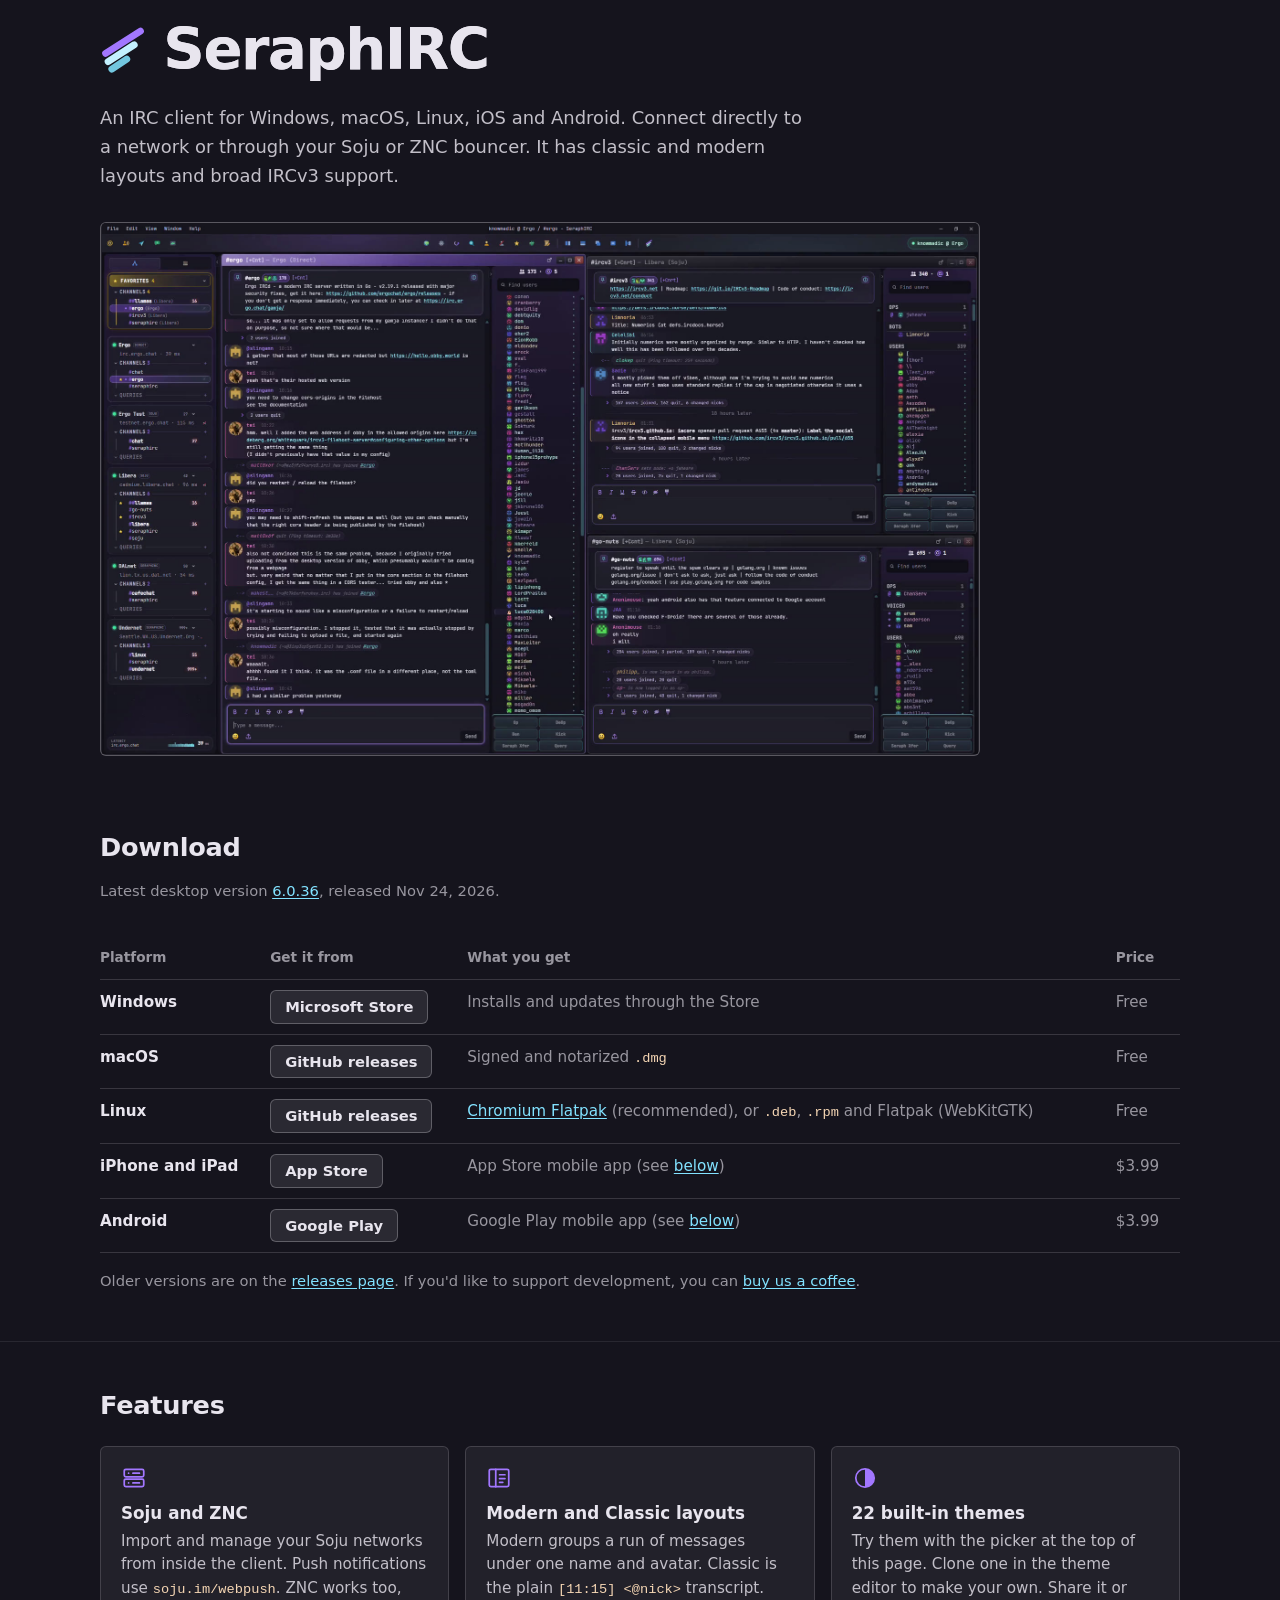
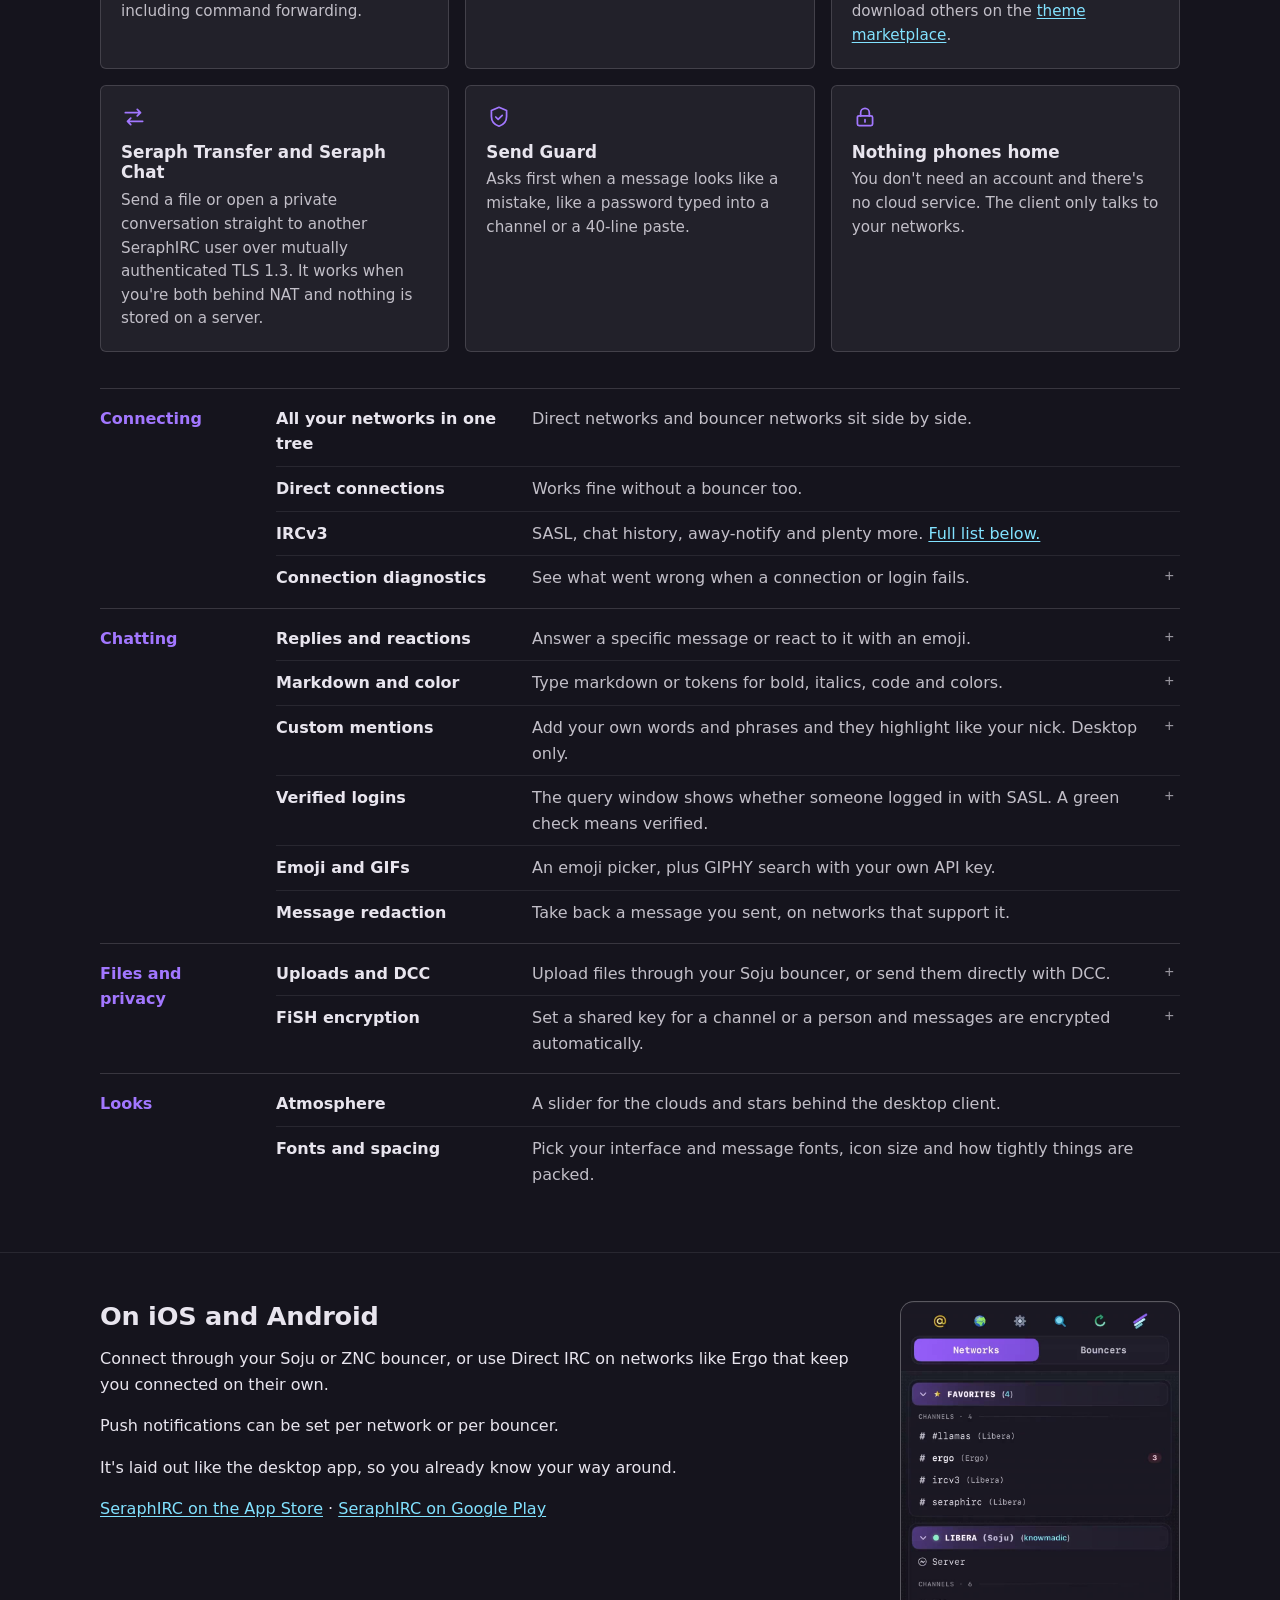
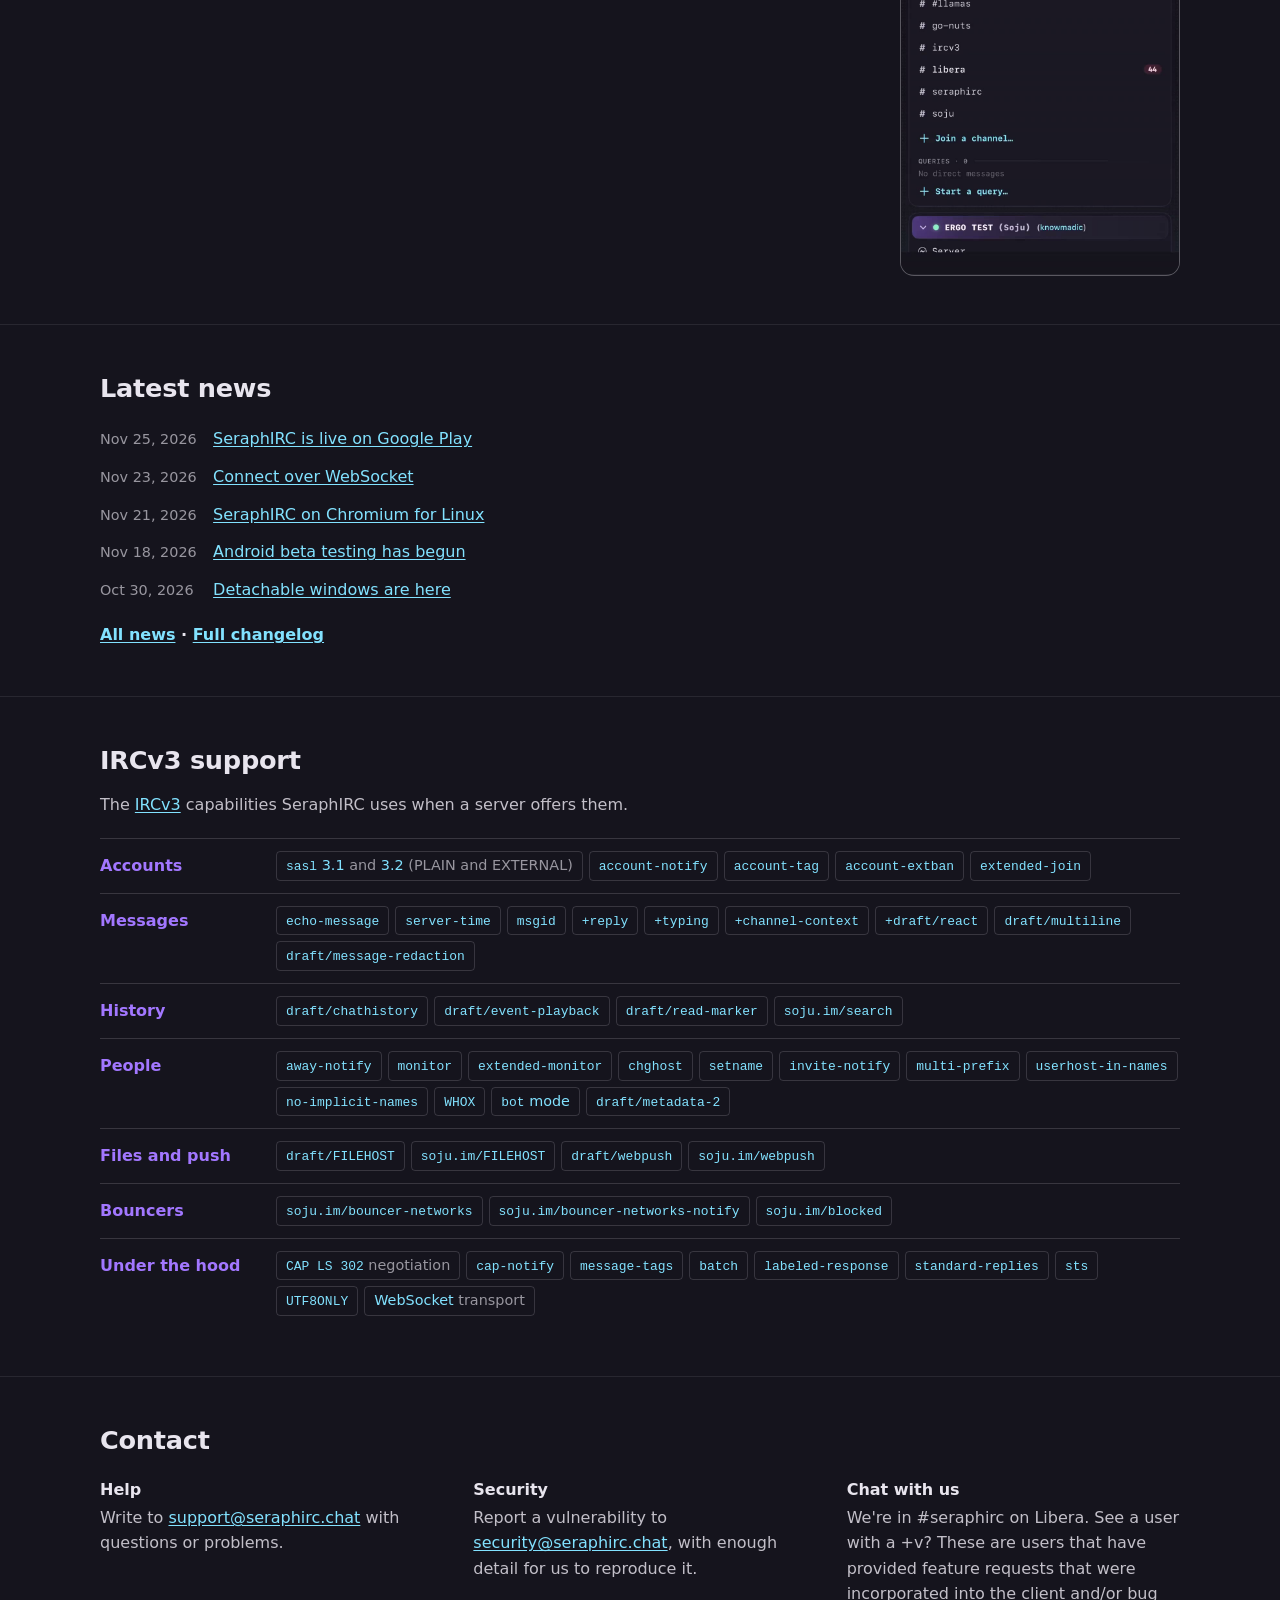
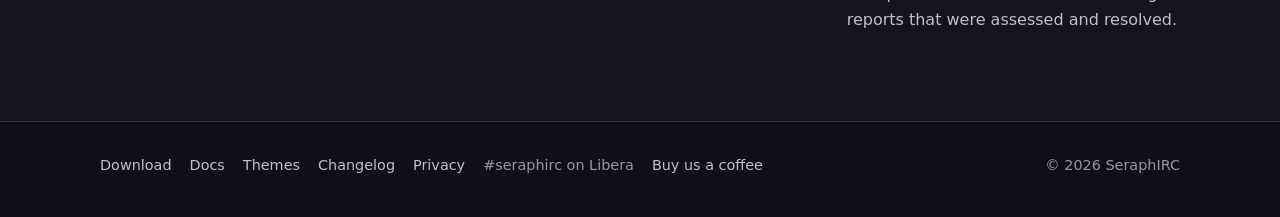
==== commit 720d2423: "Intro: connect directly to a network Was: connect straight to a network.  Co-Authored-By: Claude Fab" ====
--- a/index.html
+++ b/index.html
@@ -106,7 +106,7 @@
         } catch (e) {}
       })();
     </script>
-    <link rel="stylesheet" href="styles.css?v=20261127-features-1">
+    <link rel="stylesheet" href="styles.css?v=20261127-sky-1">
   </head>
   <body>
     <header class="site-header">
@@ -155,6 +155,18 @@
       </div>
     </header>
 
+    <!-- crest -->
+    <div class="crest-frame" aria-hidden="true">
+      <svg class="crest" viewBox="0 0 240 280" fill="none" stroke-linecap="round" stroke-linejoin="round" focusable="false">
+        <path d="M40 26H200a16 16 0 0 1 16 16V126C216 194 172 236 120 260C68 236 24 194 24 126V42a16 16 0 0 1 16-16Z" stroke="var(--mark-2)" stroke-width="7"/>
+        <g transform="translate(39.5 20) scale(1.75)" stroke-width="11">
+          <path d="M18,66 L74,30" stroke="var(--mark-1)"/>
+          <path d="M22,79 L64,52" stroke="var(--mark-2)"/>
+          <path d="M28,91 L52,75" stroke="var(--mark-3)"/>
+        </g>
+      </svg>
+    </div>
+    <!-- /crest -->
     <main>
       <section class="intro">
         <div class="wrap">
@@ -165,7 +177,7 @@
             </span>
           </h1>
           <p class="intro-text">
-            An IRC client for Windows, macOS, Linux, iOS and Android. Connect straight to a
+            An IRC client for Windows, macOS, Linux, iOS and Android. Connect directly to a
             network or through your Soju or ZNC bouncer. It has classic and modern layouts and
             broad IRCv3 support.
           </p>
@@ -259,7 +271,7 @@
             <li class="feature-card" id="bouncers">
               <svg class="feature-icon" viewBox="0 0 24 24" aria-hidden="true" focusable="false"><rect x="3" y="4" width="18" height="7" rx="1.5"/><rect x="3" y="13" width="18" height="7" rx="1.5"/><path d="M7 7.5h.01M7 16.5h.01M11 7.5h6M11 16.5h6"/></svg>
               <h3>Soju and ZNC</h3>
-              <p>Import and manage your Soju networks inside the client, with push notifications over <code>soju.im/webpush</code>. Already on ZNC? Your setup keeps working, command forwarding and all.</p>
+              <p>Import and manage your Soju networks from inside the client. Push notifications use <code>soju.im/webpush</code>. ZNC works too, including command forwarding.</p>
             </li>
             <li class="feature-card">
               <svg class="feature-icon" viewBox="0 0 24 24" aria-hidden="true" focusable="false"><rect x="3" y="4" width="18" height="16" rx="1.5"/><path d="M9 4v16M12.5 9h5M12.5 12.5h5M12.5 16h3"/></svg>
@@ -269,22 +281,22 @@
             <li class="feature-card">
               <svg class="feature-icon" viewBox="0 0 24 24" aria-hidden="true" focusable="false"><circle cx="12" cy="12" r="8.5"/><path d="M12 3.5a8.5 8.5 0 0 1 0 17z" fill="currentColor" stroke="none"/></svg>
               <h3>22 built-in themes</h3>
-              <p>Try them on this site with the picker at the top of the page. You can also clone any of them in the built-in editor, and share or download custom themes on the <a href="/marketplace/">theme marketplace</a>.</p>
+              <p>Try them with the picker at the top of this page. Clone one in the theme editor to make your own. Share it or download others on the <a href="/marketplace/">theme marketplace</a>.</p>
             </li>
             <li class="feature-card">
               <svg class="feature-icon" viewBox="0 0 24 24" aria-hidden="true" focusable="false"><path d="M4 8h14M15 5l3 3-3 3M20 16H6M9 13l-3 3 3 3"/></svg>
               <h3>Seraph Transfer and Seraph Chat</h3>
-              <p>Send a file or open a private conversation straight to another SeraphIRC user over mutually authenticated TLS 1.3. It works when you are both behind NAT, and nothing is stored on a server.</p>
+              <p>Send a file or open a private conversation straight to another SeraphIRC user over mutually authenticated TLS 1.3. It works when you're both behind NAT and nothing is stored on a server.</p>
             </li>
             <li class="feature-card">
               <svg class="feature-icon" viewBox="0 0 24 24" aria-hidden="true" focusable="false"><path d="M12 3l7 3v5.5c0 4.3-2.9 7.6-7 9-4.1-1.4-7-4.7-7-9V6l7-3z"/><path d="M9 12l2.2 2.2L15 10.5"/></svg>
               <h3>Send Guard</h3>
-              <p>Holds a message that looks like an accident, such as a password typed into a channel or a forty-line paste, and asks before it goes out.</p>
+              <p>Asks first when a message looks like a mistake, like a password typed into a channel or a 40-line paste.</p>
             </li>
             <li class="feature-card">
               <svg class="feature-icon" viewBox="0 0 24 24" aria-hidden="true" focusable="false"><rect x="5" y="11" width="14" height="9" rx="1.5"/><path d="M8 11V8a4 4 0 0 1 8 0v3M12 14.5v2"/></svg>
               <h3>Nothing phones home</h3>
-              <p>No account requirement and no cloud dependency. The client talks to your networks and nothing else.</p>
+              <p>You don't need an account and there's no cloud service. The client only talks to your networks.</p>
             </li>
           </ul>
 
@@ -301,7 +313,7 @@
                 <li>
                   <div class="feature-row">
                     <span class="feature-name">Direct connections</span>
-                    <span class="feature-line">No bouncer? Connect straight to a network.</span>
+                    <span class="feature-line">Works fine without a bouncer too.</span>
                   </div>
                 </li>
                 <li>
@@ -314,7 +326,7 @@
                   <details class="feature-fold">
                     <summary>
                       <span class="feature-row">
-                        <span class="feature-name">Diagnostics built in</span>
+                        <span class="feature-name">Connection diagnostics</span>
                         <span class="feature-line">See what went wrong when a connection or login fails.</span>
                       </span>
                     </summary>
@@ -335,7 +347,7 @@
                         <span class="feature-line">Answer a specific message or react to it with an emoji.</span>
                       </span>
                     </summary>
-                    <p class="feature-detail">Where a network or client can't show them, replies fall back to a plain <code>nick:</code> prefix and reactions can go out as a normal message.</p>
+                    <p class="feature-detail">If the network can't show them, replies fall back to a plain <code>nick:</code> prefix and reactions can be sent as normal messages.</p>
                   </details>
                 </li>
                 <li>
@@ -343,10 +355,10 @@
                     <summary>
                       <span class="feature-row">
                         <span class="feature-name">Markdown and color</span>
-                        <span class="feature-line">Write bold, italics, code spans, and colors with markdown or token syntax.</span>
+                        <span class="feature-line">Type markdown or tokens for bold, italics, code and colors.</span>
                       </span>
                     </summary>
-                    <p class="feature-detail">It all goes out as standard IRC formatting codes that other clients understand.</p>
+                    <p class="feature-detail">Other clients see normal IRC formatting.</p>
                   </details>
                 </li>
                 <li>
@@ -364,7 +376,7 @@
                   <details class="feature-fold">
                     <summary>
                       <span class="feature-row">
-                        <span class="feature-name">Know who you're talking to</span>
+                        <span class="feature-name">Verified logins</span>
                         <span class="feature-line">The query window shows whether someone logged in with SASL. A green check means verified.</span>
                       </span>
                     </summary>
@@ -374,13 +386,13 @@
                 <li>
                   <div class="feature-row">
                     <span class="feature-name">Emoji and GIFs</span>
-                    <span class="feature-line">A full emoji picker, plus GIPHY search if you bring your own API key.</span>
+                    <span class="feature-line">An emoji picker, plus GIPHY search with your own API key.</span>
                   </div>
                 </li>
                 <li>
                   <div class="feature-row">
                     <span class="feature-name">Message redaction</span>
-                    <span class="feature-line">Take back a message you sent, wherever the network supports it.</span>
+                    <span class="feature-line">Take back a message you sent, on networks that support it.</span>
                   </div>
                 </li>
               </ul>
@@ -420,13 +432,13 @@
                 <li>
                   <div class="feature-row">
                     <span class="feature-name">Atmosphere</span>
-                    <span class="feature-line">A slider for how much cloud and starlight drifts behind the desktop client.</span>
+                    <span class="feature-line">A slider for the clouds and stars behind the desktop client.</span>
                   </div>
                 </li>
                 <li>
                   <div class="feature-row">
-                    <span class="feature-name">Your fonts, your spacing</span>
-                    <span class="feature-line">Pick the interface and message fonts, the icon size, and how tightly messages and the user list are packed.</span>
+                    <span class="feature-name">Fonts and spacing</span>
+                    <span class="feature-line">Pick your interface and message fonts, icon size and how tightly things are packed.</span>
                   </div>
                 </li>
               </ul>
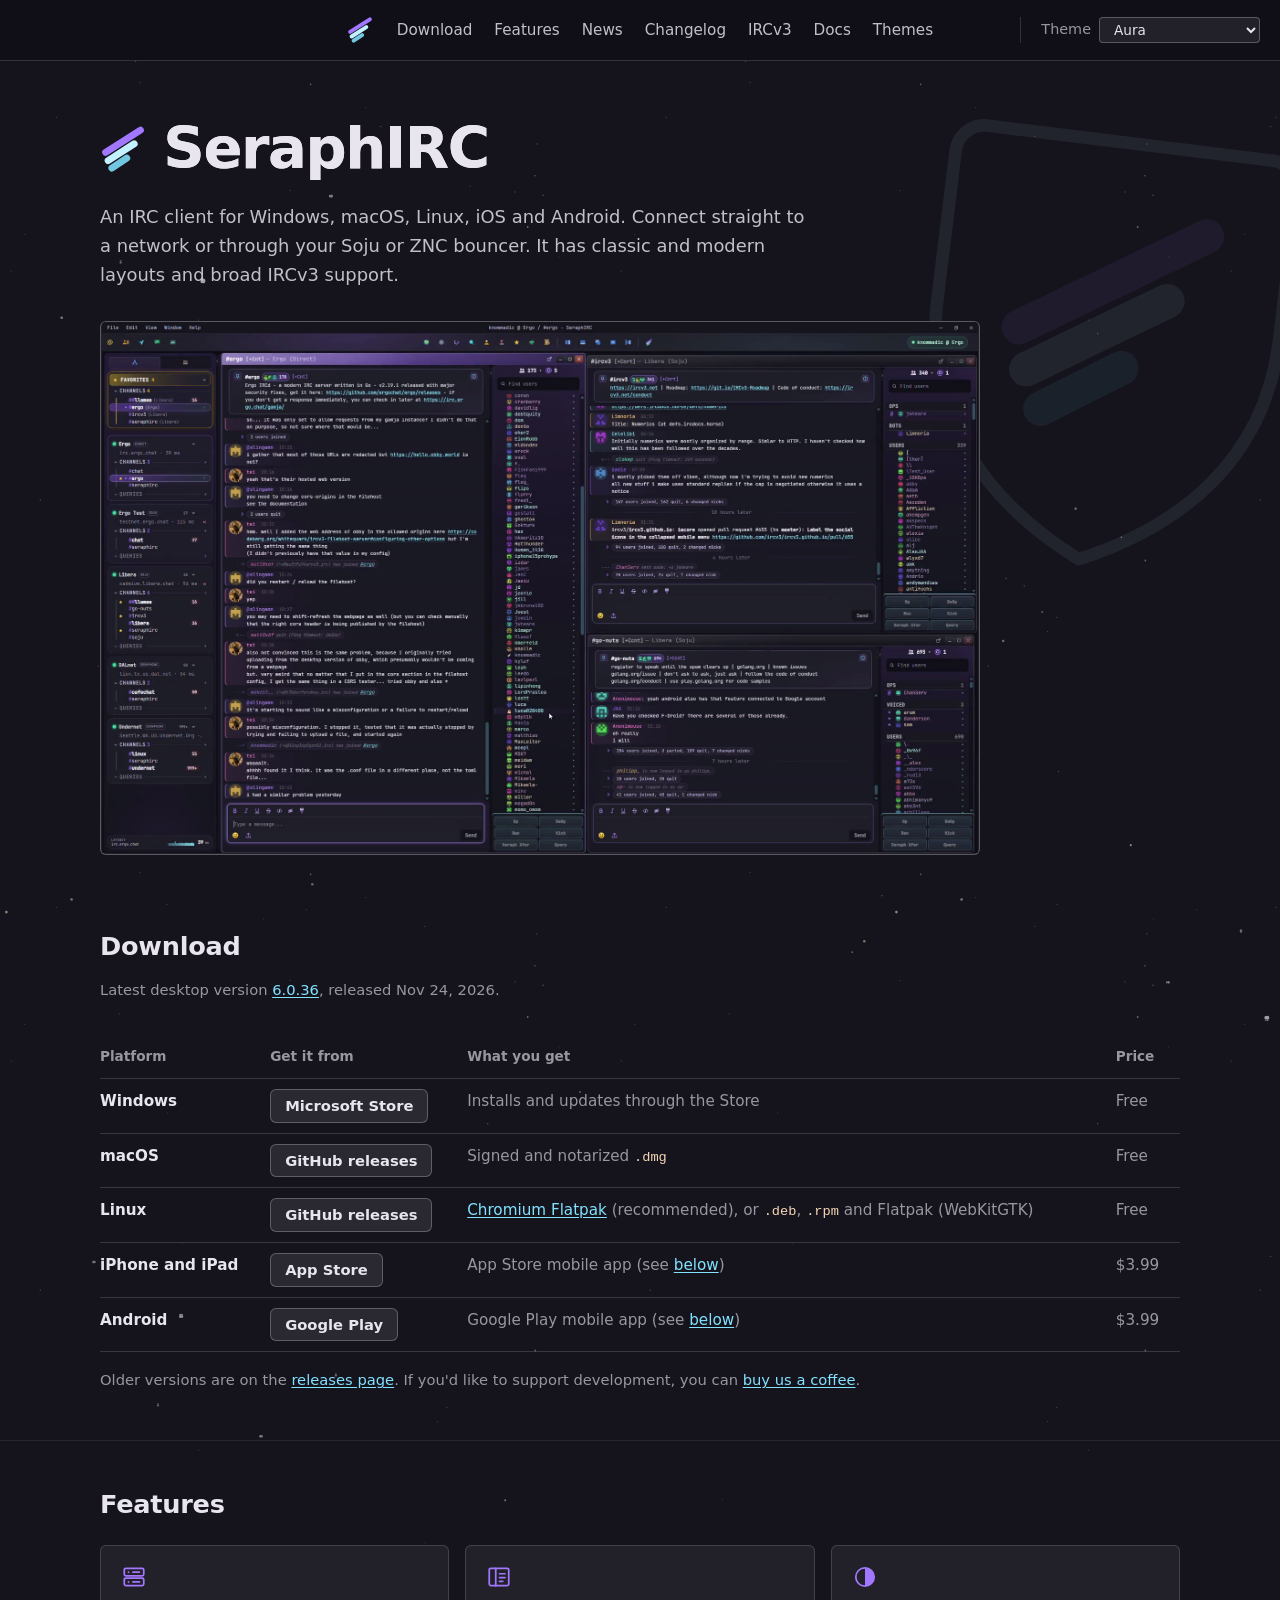
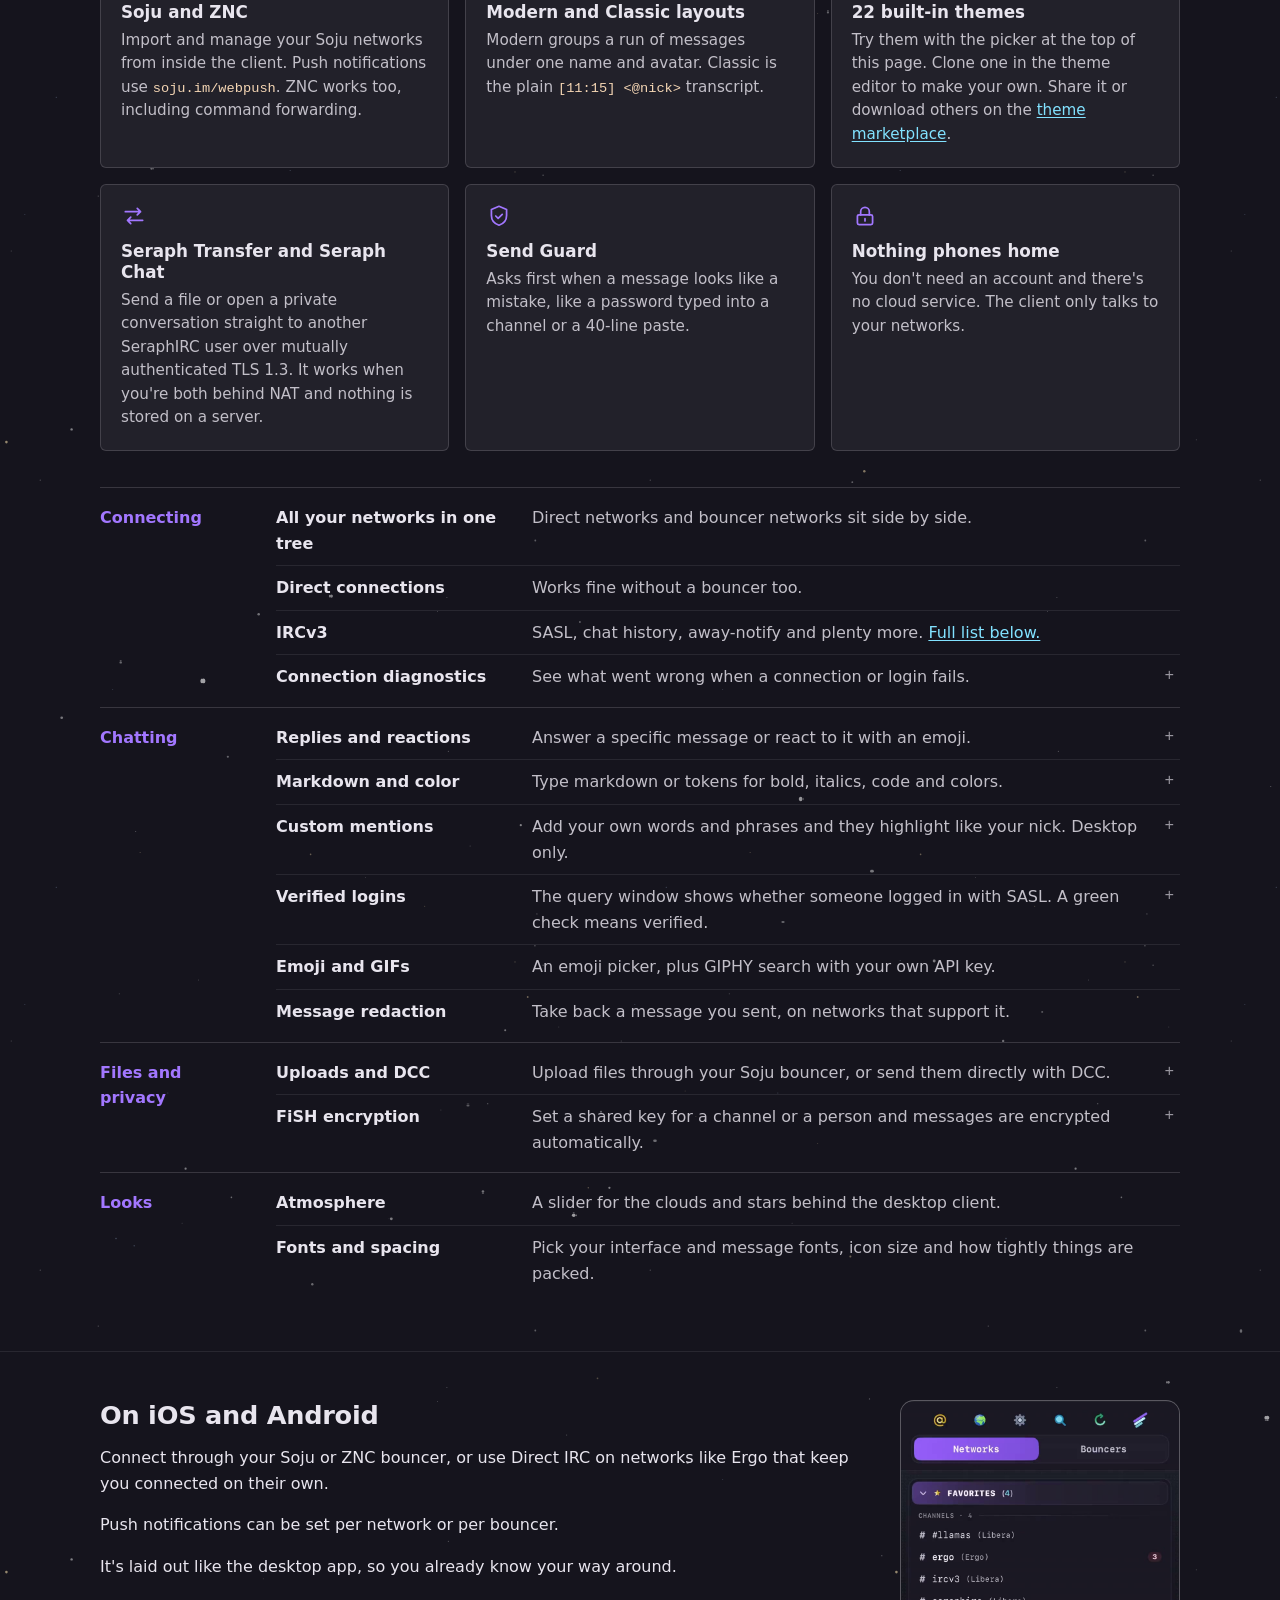
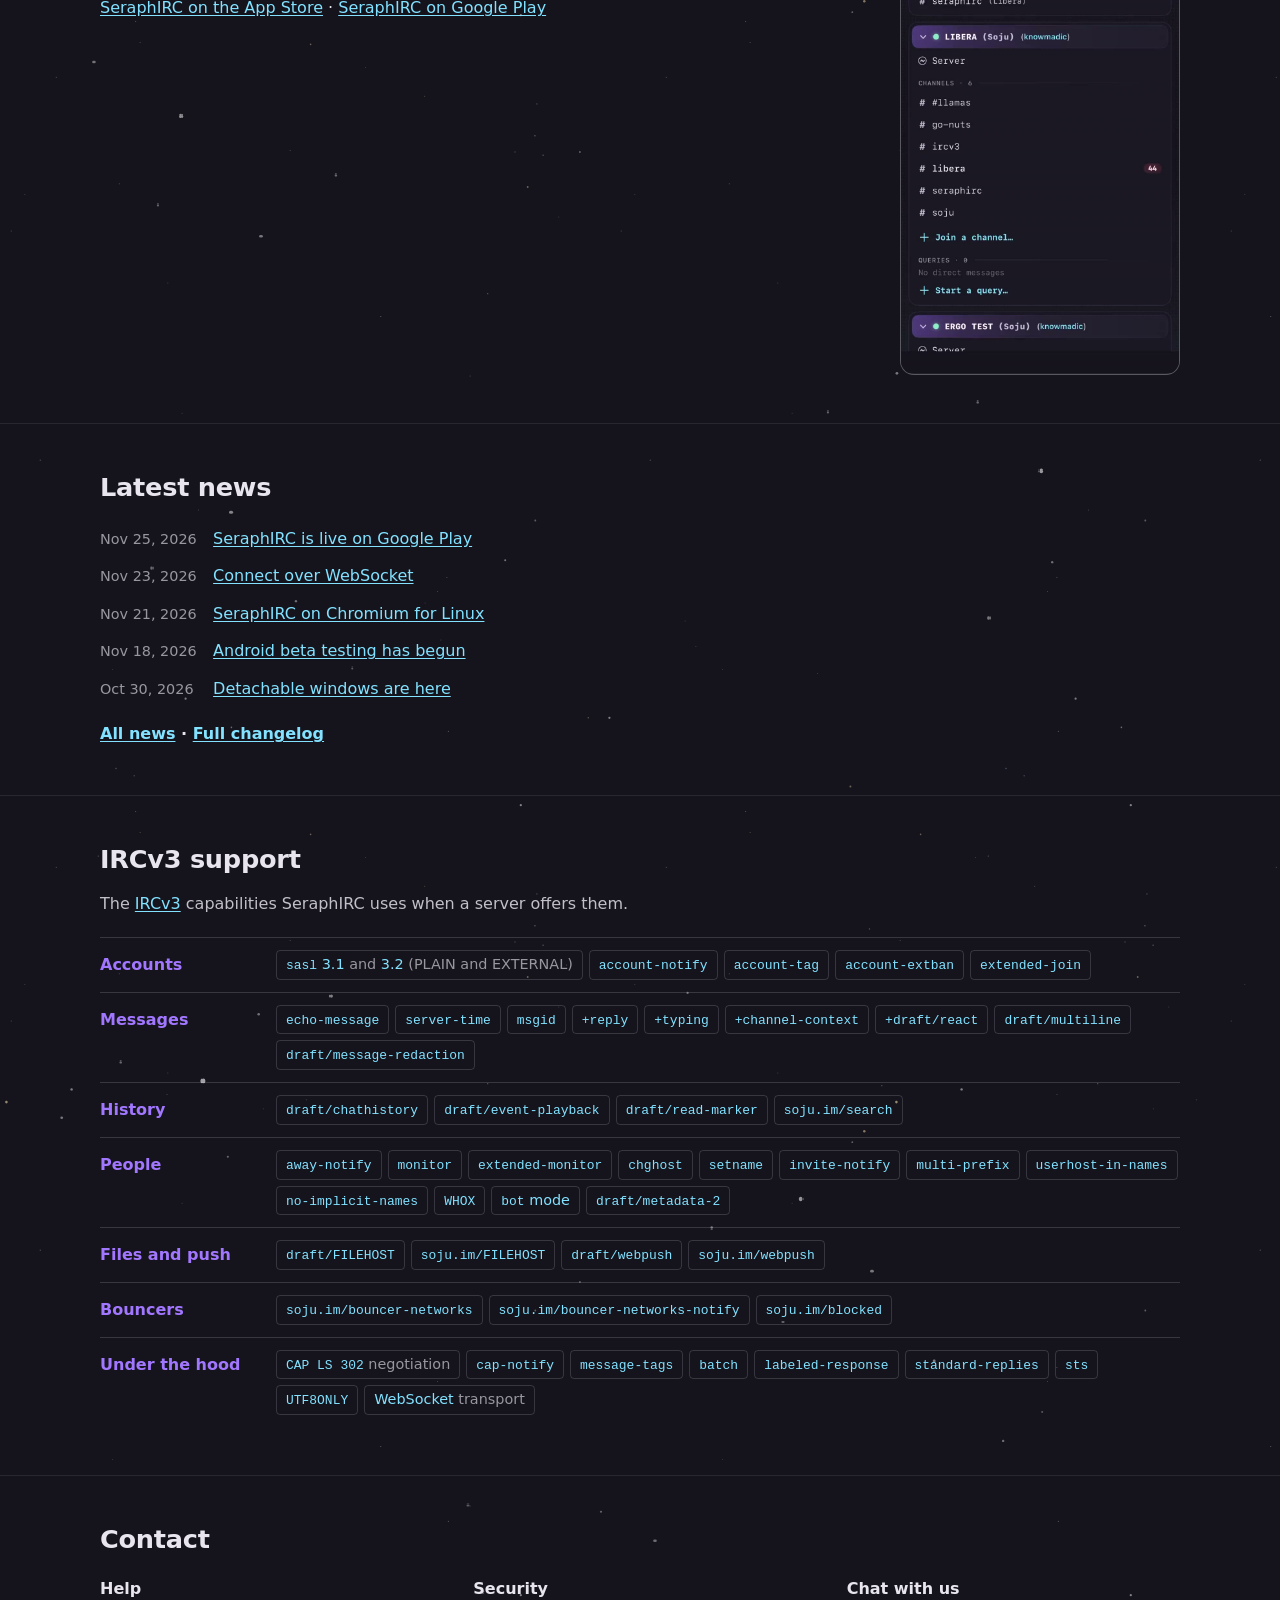
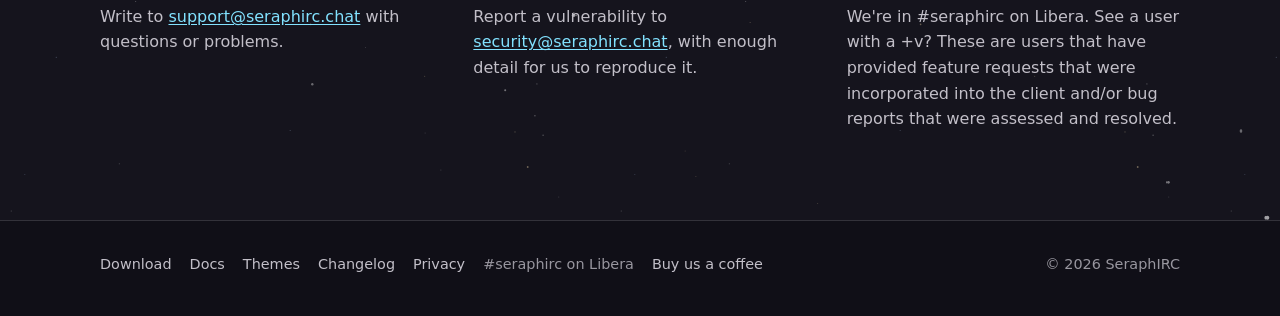
==== commit 274ec5e5: "Shield crest behind the top of Home, Docs and Themes The logo's wings on a shield, faint, off to the" ====
--- a/index.html
+++ b/index.html
@@ -177,7 +177,7 @@
             </span>
           </h1>
           <p class="intro-text">
-            An IRC client for Windows, macOS, Linux, iOS and Android. Connect directly to a
+            An IRC client for Windows, macOS, Linux, iOS and Android. Connect straight to a
             network or through your Soju or ZNC bouncer. It has classic and modern layouts and
             broad IRCv3 support.
           </p>
--- a/styles.css
+++ b/styles.css
@@ -268,6 +268,47 @@
 
 .intro { padding: 56px 0 28px; }
 .intro h1 { max-width: 20em; }
+
+
+/* Crest: the logo's wings on a shield, faint, behind the top of a page.
+   It sits off to the right and runs past the edge of a narrow window.
+   The frame is what keeps it from widening the page. */
+.crest-frame {
+  position: absolute;
+  top: var(--header-h);
+  left: 0;
+  right: 0;
+  z-index: -1;
+  height: 620px;
+  overflow: hidden;
+  pointer-events: none;
+}
+.crest {
+  position: absolute;
+  top: 34px;
+  left: calc(50% + 250px);
+  width: 430px;
+  height: auto;
+  opacity: 0.07;
+  transform: rotate(7deg);
+}
+html[data-theme]:is([data-theme='light'], [data-theme='solarized-light'], [data-theme='ocean-breeze'],
+                    [data-theme='sage'], [data-theme='sakura'], [data-theme='newsprint']) .crest { opacity: 0.11; }
+/* Docs fills the middle of the page, so there the crest keeps to the
+   right margin, and only where the margin is wide enough to show it. */
+.crest-frame-margin .crest { left: calc(50% + 590px); }
+@media (max-width: 1560px) {
+  .crest-frame-margin { display: none; }
+}
+@media (max-width: 860px) {
+  .crest {
+    top: 12px;
+    left: auto;
+    right: -84px;
+    width: 270px;
+  }
+}
+/* end crest */
 
 /* Home heading: the logo beside the name. */
 .wordmark {
@@ -880,6 +921,26 @@
   color: #050709;
   background: var(--sd-glow);
 }
+
+/* Night sky: faint stars behind the page, a few of them brighter.
+   Cyberpunk and Hackerman keep their circuits. Light grounds get dark
+   ink, and less of it. */
+html:not([data-theme='cyberpunk'], [data-theme='hackerman']) body {
+  background-image:
+    url("data:image/svg+xml,%3Csvg xmlns='http://www.w3.org/2000/svg' viewBox='0 0 2600 2000' fill='%23ffffff'%3E%3Ccircle cx='62' cy='318' r='1.5' fill-opacity='0.42'/%3E%3Ccircle cx='121' cy='262' r='1.3' fill-opacity='0.36'/%3E%3Ccircle cx='203' cy='281' r='2.1' fill-opacity='0.60'/%3E%3Ccircle cx='259' cy='214' r='1.4' fill-opacity='0.40'/%3E%3Ccircle cx='331' cy='196' r='1.7' fill-opacity='0.46'/%3E%3Ccircle cx='228' cy='357' r='1.2' fill-opacity='0.34'/%3E%3Ccircle cx='712' cy='428' r='1.4' fill-opacity='0.40'/%3E%3Ccircle cx='801' cy='399' r='1.9' fill-opacity='0.55'/%3E%3Ccircle cx='872' cy='471' r='1.5' fill-opacity='0.42'/%3E%3Ccircle cx='783' cy='522' r='1.2' fill-opacity='0.34'/%3E%3Ccircle cx='934' cy='561' r='1.6' fill-opacity='0.44'/%3E%3Ccircle cx='1003' cy='641' r='1.3' fill-opacity='0.38'/%3E%3Ccircle cx='1042' cy='612' r='1.1' fill-opacity='0.30'/%3E%3Ccircle cx='1482' cy='236' r='1.3' fill-opacity='0.36'/%3E%3Ccircle cx='1561' cy='331' r='1.8' fill-opacity='0.50'/%3E%3Ccircle cx='1640' cy='262' r='1.2' fill-opacity='0.34'/%3E%3Ccircle cx='1713' cy='371' r='1.5' fill-opacity='0.42'/%3E%3Ccircle cx='1788' cy='188' r='2.0' fill-opacity='0.58'/%3E%3Ccircle cx='2158' cy='742' r='1.4' fill-opacity='0.40'/%3E%3Ccircle cx='2247' cy='655' r='1.2' fill-opacity='0.34'/%3E%3Ccircle cx='2301' cy='548' r='2.1' fill-opacity='0.58'/%3E%3Ccircle cx='2412' cy='489' r='1.5' fill-opacity='0.42'/%3E%3Ccircle cx='2436' cy='640' r='1.2' fill-opacity='0.32'/%3E%3Ccircle cx='2481' cy='701' r='1.4' fill-opacity='0.38'/%3E%3Ccircle cx='312' cy='884' r='1.3' fill-opacity='0.36'/%3E%3Ccircle cx='391' cy='819' r='1.6' fill-opacity='0.44'/%3E%3Ccircle cx='483' cy='792' r='1.4' fill-opacity='0.40'/%3E%3Ccircle cx='574' cy='815' r='2.0' fill-opacity='0.58'/%3E%3Ccircle cx='601' cy='712' r='1.2' fill-opacity='0.34'/%3E%3Ccircle cx='655' cy='741' r='1.4' fill-opacity='0.38'/%3E%3Ccircle cx='468' cy='705' r='1.1' fill-opacity='0.30'/%3E%3Ccircle cx='1168' cy='982' r='1.5' fill-opacity='0.42'/%3E%3Ccircle cx='1241' cy='931' r='1.3' fill-opacity='0.36'/%3E%3Ccircle cx='1267' cy='1018' r='2.2' fill-opacity='0.60'/%3E%3Ccircle cx='1336' cy='1069' r='1.3' fill-opacity='0.38'/%3E%3Ccircle cx='1389' cy='1138' r='1.6' fill-opacity='0.44'/%3E%3Ccircle cx='94' cy='1262' r='1.4' fill-opacity='0.40'/%3E%3Ccircle cx='181' cy='1316' r='1.8' fill-opacity='0.52'/%3E%3Ccircle cx='158' cy='1405' r='1.2' fill-opacity='0.34'/%3E%3Ccircle cx='261' cy='1436' r='1.5' fill-opacity='0.42'/%3E%3Ccircle cx='336' cy='1375' r='1.3' fill-opacity='0.36'/%3E%3Ccircle cx='1836' cy='1290' r='1.3' fill-opacity='0.36'/%3E%3Ccircle cx='1921' cy='1213' r='1.9' fill-opacity='0.54'/%3E%3Ccircle cx='2012' cy='1262' r='1.4' fill-opacity='0.40'/%3E%3Ccircle cx='1958' cy='1361' r='1.2' fill-opacity='0.34'/%3E%3Ccircle cx='2090' cy='1338' r='1.5' fill-opacity='0.42'/%3E%3Ccircle cx='2136' cy='1412' r='1.2' fill-opacity='0.32'/%3E%3Ccircle cx='828' cy='1612' r='1.2' fill-opacity='0.34'/%3E%3Ccircle cx='897' cy='1573' r='1.5' fill-opacity='0.42'/%3E%3Ccircle cx='978' cy='1602' r='1.3' fill-opacity='0.36'/%3E%3Ccircle cx='1041' cy='1671' r='2.0' fill-opacity='0.56'/%3E%3Ccircle cx='1052' cy='1762' r='1.3' fill-opacity='0.38'/%3E%3Ccircle cx='989' cy='1818' r='1.5' fill-opacity='0.42'/%3E%3Ccircle cx='2268' cy='1634' r='1.4' fill-opacity='0.40'/%3E%3Ccircle cx='2351' cy='1702' r='2.1' fill-opacity='0.58'/%3E%3Ccircle cx='2462' cy='1641' r='1.3' fill-opacity='0.36'/%3E%3Ccircle cx='2342' cy='1806' r='1.5' fill-opacity='0.42'/%3E%3Ccircle cx='2401' cy='1856' r='1.2' fill-opacity='0.32'/%3E%3Ccircle cx='152' cy='1768' r='1.3' fill-opacity='0.36'/%3E%3Ccircle cx='231' cy='1712' r='1.7' fill-opacity='0.48'/%3E%3Ccircle cx='296' cy='1801' r='1.3' fill-opacity='0.38'/%3E%3Ccircle cx='352' cy='1868' r='1.1' fill-opacity='0.30'/%3E%3Ccircle cx='1512' cy='1582' r='1.4' fill-opacity='0.40'/%3E%3Ccircle cx='1588' cy='1629' r='1.2' fill-opacity='0.34'/%3E%3Ccircle cx='1611' cy='1718' r='1.8' fill-opacity='0.50'/%3E%3Ccircle cx='1672' cy='1689' r='1.2' fill-opacity='0.34'/%3E%3Ccircle cx='1701' cy='1752' r='1.4' fill-opacity='0.38'/%3E%3C/svg%3E"),
+    url("data:image/svg+xml,%3Csvg xmlns='http://www.w3.org/2000/svg' viewBox='0 0 610 790' fill='%23ffffff'%3E%3Ccircle cx='119.3' cy='223.7' r='0.5' fill-opacity='0.25'/%3E%3Ccircle cx='437.5' cy='631.5' r='0.5' fill-opacity='0.23'/%3E%3Ccircle cx='448.4' cy='771.4' r='0.6' fill-opacity='0.24'/%3E%3Ccircle cx='558.7' cy='257' r='0.5' fill-opacity='0.16'/%3E%3Ccircle cx='487.7' cy='333.7' r='0.6' fill-opacity='0.30'/%3E%3Ccircle cx='135.7' cy='61.6' r='0.5' fill-opacity='0.32'/%3E%3Ccircle cx='543.1' cy='195.3' r='0.7' fill-opacity='0.27'/%3E%3Ccircle cx='182.1' cy='453.3' r='0.5' fill-opacity='0.17'/%3E%3Ccircle cx='446.9' cy='617.5' r='0.5' fill-opacity='0.28'/%3E%3Ccircle cx='534.9' cy='175.8' r='0.8' fill-opacity='0.27'/%3E%3Ccircle cx='535.3' cy='560.5' r='0.9' fill-opacity='0.31'/%3E%3Ccircle cx='536.9' cy='143.9' r='0.6' fill-opacity='0.26'/%3E%3Ccircle cx='365.5' cy='107.4' r='0.5' fill-opacity='0.18'/%3E%3Ccircle cx='520.8' cy='55.2' r='1.1' fill-opacity='0.47'/%3E%3Ccircle cx='11.3' cy='271' r='0.6' fill-opacity='0.22'/%3E%3Ccircle cx='40.3' cy='500.2' r='0.6' fill-opacity='0.25'/%3E%3Cg fill='%23ffe6b0'%3E%3Ccircle cx='310.6' cy='84.4' r='0.8' fill-opacity='0.35'/%3E%3Ccircle cx='424.7' cy='136.3' r='0.5' fill-opacity='0.29'/%3E%3Ccircle cx='515' cy='191.9' r='0.7' fill-opacity='0.24'/%3E%3Ccircle cx='527.7' cy='227' r='0.9' fill-opacity='0.38'/%3E%3Ccircle cx='140.1' cy='82.6' r='0.5' fill-opacity='0.30'/%3E%3C/g%3E%3Cg fill='%23bcd7ff'%3E%3Ccircle cx='290.2' cy='190.5' r='0.6' fill-opacity='0.25'/%3E%3Ccircle cx='167.8' cy='323.1' r='0.5' fill-opacity='0.25'/%3E%3Ccircle cx='24.8' cy='234.4' r='0.5' fill-opacity='0.23'/%3E%3Ccircle cx='112.6' cy='709.4' r='0.5' fill-opacity='0.20'/%3E%3Ccircle cx='56.3' cy='117.3' r='0.6' fill-opacity='0.26'/%3E%3C/g%3E%3C/svg%3E"),
+    url("data:image/svg+xml,%3Csvg xmlns='http://www.w3.org/2000/svg' viewBox='0 0 890 1130' fill='%23ffffff'%3E%3Ccircle cx='185.6' cy='508.7' r='1.1' fill-opacity='0.44'/%3E%3Ccircle cx='440.9' cy='449.9' r='0.5' fill-opacity='0.20'/%3E%3Ccircle cx='505.2' cy='370.2' r='1' fill-opacity='0.40'/%3E%3Ccircle cx='579.9' cy='1092' r='0.9' fill-opacity='0.33'/%3E%3Ccircle cx='380.7' cy='126.5' r='0.6' fill-opacity='0.29'/%3E%3Ccircle cx='470.1' cy='185.9' r='0.5' fill-opacity='0.24'/%3E%3Ccircle cx='566.6' cy='775' r='0.5' fill-opacity='0.29'/%3E%3Ccircle cx='198.5' cy='320.1' r='0.5' fill-opacity='0.22'/%3E%3Ccircle cx='869.5' cy='738.9' r='0.6' fill-opacity='0.31'/%3E%3Ccircle cx='425.1' cy='413' r='0.5' fill-opacity='0.17'/%3E%3Ccircle cx='609.4' cy='527.8' r='1.1' fill-opacity='0.46'/%3E%3Ccircle cx='231.4' cy='537.4' r='0.8' fill-opacity='0.37'/%3E%3Ccircle cx='687.6' cy='802.9' r='1.1' fill-opacity='0.38'/%3E%3Ccircle cx='881.8' cy='895.7' r='0.6' fill-opacity='0.29'/%3E%3Ccircle cx='98.3' cy='666.1' r='0.7' fill-opacity='0.24'/%3E%3Ccircle cx='167' cy='904.5' r='0.5' fill-opacity='0.26'/%3E%3Ccircle cx='852.3' cy='952.2' r='0.9' fill-opacity='0.31'/%3E%3Ccircle cx='71.6' cy='899.4' r='1.2' fill-opacity='0.46'/%3E%3Ccircle cx='306.4' cy='909.7' r='0.5' fill-opacity='0.23'/%3E%3Cg fill='%23ffe6b0'%3E%3Ccircle cx='685.2' cy='430.9' r='0.5' fill-opacity='0.18'/%3E%3Ccircle cx='864.3' cy='941.2' r='1.2' fill-opacity='0.47'/%3E%3Ccircle cx='6.4' cy='912.1' r='1.3' fill-opacity='0.55'/%3E%3Ccircle cx='817.6' cy='483.4' r='0.5' fill-opacity='0.22'/%3E%3Ccircle cx='695.9' cy='456.6' r='0.5' fill-opacity='0.21'/%3E%3Ccircle cx='850.4' cy='596.5' r='1' fill-opacity='0.36'/%3E%3Ccircle cx='263.4' cy='918.8' r='0.5' fill-opacity='0.18'/%3E%3Ccircle cx='597.5' cy='718.4' r='0.8' fill-opacity='0.26'/%3E%3Ccircle cx='588.3' cy='527.7' r='0.7' fill-opacity='0.31'/%3E%3C/g%3E%3Cg fill='%23bcd7ff'%3E%3Ccircle cx='134.2' cy='585.7' r='0.7' fill-opacity='0.25'/%3E%3Ccircle cx='116' cy='578.5' r='0.8' fill-opacity='0.27'/%3E%3C/g%3E%3C/svg%3E");
+  background-size: 2600px 2000px, 610px 790px, 890px 1130px;
+}
+html[data-theme]:is([data-theme='light'], [data-theme='solarized-light'], [data-theme='ocean-breeze'],
+                    [data-theme='sage'], [data-theme='sakura'], [data-theme='newsprint']) body {
+  background-image:
+    url("data:image/svg+xml,%3Csvg xmlns='http://www.w3.org/2000/svg' viewBox='0 0 2600 2000' fill='%2326303d'%3E%3Ccircle cx='62' cy='318' r='1.5' fill-opacity='0.26'/%3E%3Ccircle cx='121' cy='262' r='1.3' fill-opacity='0.22'/%3E%3Ccircle cx='203' cy='281' r='2.1' fill-opacity='0.37'/%3E%3Ccircle cx='259' cy='214' r='1.4' fill-opacity='0.25'/%3E%3Ccircle cx='331' cy='196' r='1.7' fill-opacity='0.29'/%3E%3Ccircle cx='228' cy='357' r='1.2' fill-opacity='0.21'/%3E%3Ccircle cx='712' cy='428' r='1.4' fill-opacity='0.25'/%3E%3Ccircle cx='801' cy='399' r='1.9' fill-opacity='0.34'/%3E%3Ccircle cx='872' cy='471' r='1.5' fill-opacity='0.26'/%3E%3Ccircle cx='783' cy='522' r='1.2' fill-opacity='0.21'/%3E%3Ccircle cx='934' cy='561' r='1.6' fill-opacity='0.27'/%3E%3Ccircle cx='1003' cy='641' r='1.3' fill-opacity='0.24'/%3E%3Ccircle cx='1042' cy='612' r='1.1' fill-opacity='0.19'/%3E%3Ccircle cx='1482' cy='236' r='1.3' fill-opacity='0.22'/%3E%3Ccircle cx='1561' cy='331' r='1.8' fill-opacity='0.31'/%3E%3Ccircle cx='1640' cy='262' r='1.2' fill-opacity='0.21'/%3E%3Ccircle cx='1713' cy='371' r='1.5' fill-opacity='0.26'/%3E%3Ccircle cx='1788' cy='188' r='2.0' fill-opacity='0.36'/%3E%3Ccircle cx='2158' cy='742' r='1.4' fill-opacity='0.25'/%3E%3Ccircle cx='2247' cy='655' r='1.2' fill-opacity='0.21'/%3E%3Ccircle cx='2301' cy='548' r='2.1' fill-opacity='0.36'/%3E%3Ccircle cx='2412' cy='489' r='1.5' fill-opacity='0.26'/%3E%3Ccircle cx='2436' cy='640' r='1.2' fill-opacity='0.20'/%3E%3Ccircle cx='2481' cy='701' r='1.4' fill-opacity='0.24'/%3E%3Ccircle cx='312' cy='884' r='1.3' fill-opacity='0.22'/%3E%3Ccircle cx='391' cy='819' r='1.6' fill-opacity='0.27'/%3E%3Ccircle cx='483' cy='792' r='1.4' fill-opacity='0.25'/%3E%3Ccircle cx='574' cy='815' r='2.0' fill-opacity='0.36'/%3E%3Ccircle cx='601' cy='712' r='1.2' fill-opacity='0.21'/%3E%3Ccircle cx='655' cy='741' r='1.4' fill-opacity='0.24'/%3E%3Ccircle cx='468' cy='705' r='1.1' fill-opacity='0.19'/%3E%3Ccircle cx='1168' cy='982' r='1.5' fill-opacity='0.26'/%3E%3Ccircle cx='1241' cy='931' r='1.3' fill-opacity='0.22'/%3E%3Ccircle cx='1267' cy='1018' r='2.2' fill-opacity='0.37'/%3E%3Ccircle cx='1336' cy='1069' r='1.3' fill-opacity='0.24'/%3E%3Ccircle cx='1389' cy='1138' r='1.6' fill-opacity='0.27'/%3E%3Ccircle cx='94' cy='1262' r='1.4' fill-opacity='0.25'/%3E%3Ccircle cx='181' cy='1316' r='1.8' fill-opacity='0.32'/%3E%3Ccircle cx='158' cy='1405' r='1.2' fill-opacity='0.21'/%3E%3Ccircle cx='261' cy='1436' r='1.5' fill-opacity='0.26'/%3E%3Ccircle cx='336' cy='1375' r='1.3' fill-opacity='0.22'/%3E%3Ccircle cx='1836' cy='1290' r='1.3' fill-opacity='0.22'/%3E%3Ccircle cx='1921' cy='1213' r='1.9' fill-opacity='0.33'/%3E%3Ccircle cx='2012' cy='1262' r='1.4' fill-opacity='0.25'/%3E%3Ccircle cx='1958' cy='1361' r='1.2' fill-opacity='0.21'/%3E%3Ccircle cx='2090' cy='1338' r='1.5' fill-opacity='0.26'/%3E%3Ccircle cx='2136' cy='1412' r='1.2' fill-opacity='0.20'/%3E%3Ccircle cx='828' cy='1612' r='1.2' fill-opacity='0.21'/%3E%3Ccircle cx='897' cy='1573' r='1.5' fill-opacity='0.26'/%3E%3Ccircle cx='978' cy='1602' r='1.3' fill-opacity='0.22'/%3E%3Ccircle cx='1041' cy='1671' r='2.0' fill-opacity='0.35'/%3E%3Ccircle cx='1052' cy='1762' r='1.3' fill-opacity='0.24'/%3E%3Ccircle cx='989' cy='1818' r='1.5' fill-opacity='0.26'/%3E%3Ccircle cx='2268' cy='1634' r='1.4' fill-opacity='0.25'/%3E%3Ccircle cx='2351' cy='1702' r='2.1' fill-opacity='0.36'/%3E%3Ccircle cx='2462' cy='1641' r='1.3' fill-opacity='0.22'/%3E%3Ccircle cx='2342' cy='1806' r='1.5' fill-opacity='0.26'/%3E%3Ccircle cx='2401' cy='1856' r='1.2' fill-opacity='0.20'/%3E%3Ccircle cx='152' cy='1768' r='1.3' fill-opacity='0.22'/%3E%3Ccircle cx='231' cy='1712' r='1.7' fill-opacity='0.30'/%3E%3Ccircle cx='296' cy='1801' r='1.3' fill-opacity='0.24'/%3E%3Ccircle cx='352' cy='1868' r='1.1' fill-opacity='0.19'/%3E%3Ccircle cx='1512' cy='1582' r='1.4' fill-opacity='0.25'/%3E%3Ccircle cx='1588' cy='1629' r='1.2' fill-opacity='0.21'/%3E%3Ccircle cx='1611' cy='1718' r='1.8' fill-opacity='0.31'/%3E%3Ccircle cx='1672' cy='1689' r='1.2' fill-opacity='0.21'/%3E%3Ccircle cx='1701' cy='1752' r='1.4' fill-opacity='0.24'/%3E%3C/svg%3E"),
+    url("data:image/svg+xml,%3Csvg xmlns='http://www.w3.org/2000/svg' viewBox='0 0 610 790' fill='%2326303d'%3E%3Ccircle cx='119.3' cy='223.7' r='0.5' fill-opacity='0.15'/%3E%3Ccircle cx='437.5' cy='631.5' r='0.5' fill-opacity='0.14'/%3E%3Ccircle cx='448.4' cy='771.4' r='0.6' fill-opacity='0.15'/%3E%3Ccircle cx='558.7' cy='257' r='0.5' fill-opacity='0.10'/%3E%3Ccircle cx='487.7' cy='333.7' r='0.6' fill-opacity='0.19'/%3E%3Ccircle cx='135.7' cy='61.6' r='0.5' fill-opacity='0.20'/%3E%3Ccircle cx='543.1' cy='195.3' r='0.7' fill-opacity='0.17'/%3E%3Ccircle cx='182.1' cy='453.3' r='0.5' fill-opacity='0.11'/%3E%3Ccircle cx='446.9' cy='617.5' r='0.5' fill-opacity='0.17'/%3E%3Ccircle cx='534.9' cy='175.8' r='0.8' fill-opacity='0.17'/%3E%3Ccircle cx='535.3' cy='560.5' r='0.9' fill-opacity='0.19'/%3E%3Ccircle cx='536.9' cy='143.9' r='0.6' fill-opacity='0.16'/%3E%3Ccircle cx='365.5' cy='107.4' r='0.5' fill-opacity='0.11'/%3E%3Ccircle cx='520.8' cy='55.2' r='1.1' fill-opacity='0.29'/%3E%3Ccircle cx='11.3' cy='271' r='0.6' fill-opacity='0.14'/%3E%3Ccircle cx='40.3' cy='500.2' r='0.6' fill-opacity='0.16'/%3E%3Cg fill='%2326303d'%3E%3Ccircle cx='310.6' cy='84.4' r='0.8' fill-opacity='0.22'/%3E%3Ccircle cx='424.7' cy='136.3' r='0.5' fill-opacity='0.18'/%3E%3Ccircle cx='515' cy='191.9' r='0.7' fill-opacity='0.15'/%3E%3Ccircle cx='527.7' cy='227' r='0.9' fill-opacity='0.23'/%3E%3Ccircle cx='140.1' cy='82.6' r='0.5' fill-opacity='0.19'/%3E%3C/g%3E%3Cg fill='%2326303d'%3E%3Ccircle cx='290.2' cy='190.5' r='0.6' fill-opacity='0.15'/%3E%3Ccircle cx='167.8' cy='323.1' r='0.5' fill-opacity='0.16'/%3E%3Ccircle cx='24.8' cy='234.4' r='0.5' fill-opacity='0.14'/%3E%3Ccircle cx='112.6' cy='709.4' r='0.5' fill-opacity='0.12'/%3E%3Ccircle cx='56.3' cy='117.3' r='0.6' fill-opacity='0.16'/%3E%3C/g%3E%3C/svg%3E"),
+    url("data:image/svg+xml,%3Csvg xmlns='http://www.w3.org/2000/svg' viewBox='0 0 890 1130' fill='%2326303d'%3E%3Ccircle cx='185.6' cy='508.7' r='1.1' fill-opacity='0.27'/%3E%3Ccircle cx='440.9' cy='449.9' r='0.5' fill-opacity='0.13'/%3E%3Ccircle cx='505.2' cy='370.2' r='1' fill-opacity='0.24'/%3E%3Ccircle cx='579.9' cy='1092' r='0.9' fill-opacity='0.20'/%3E%3Ccircle cx='380.7' cy='126.5' r='0.6' fill-opacity='0.18'/%3E%3Ccircle cx='470.1' cy='185.9' r='0.5' fill-opacity='0.15'/%3E%3Ccircle cx='566.6' cy='775' r='0.5' fill-opacity='0.18'/%3E%3Ccircle cx='198.5' cy='320.1' r='0.5' fill-opacity='0.13'/%3E%3Ccircle cx='869.5' cy='738.9' r='0.6' fill-opacity='0.19'/%3E%3Ccircle cx='425.1' cy='413' r='0.5' fill-opacity='0.10'/%3E%3Ccircle cx='609.4' cy='527.8' r='1.1' fill-opacity='0.28'/%3E%3Ccircle cx='231.4' cy='537.4' r='0.8' fill-opacity='0.23'/%3E%3Ccircle cx='687.6' cy='802.9' r='1.1' fill-opacity='0.23'/%3E%3Ccircle cx='881.8' cy='895.7' r='0.6' fill-opacity='0.18'/%3E%3Ccircle cx='98.3' cy='666.1' r='0.7' fill-opacity='0.15'/%3E%3Ccircle cx='167' cy='904.5' r='0.5' fill-opacity='0.16'/%3E%3Ccircle cx='852.3' cy='952.2' r='0.9' fill-opacity='0.19'/%3E%3Ccircle cx='71.6' cy='899.4' r='1.2' fill-opacity='0.29'/%3E%3Ccircle cx='306.4' cy='909.7' r='0.5' fill-opacity='0.14'/%3E%3Cg fill='%2326303d'%3E%3Ccircle cx='685.2' cy='430.9' r='0.5' fill-opacity='0.11'/%3E%3Ccircle cx='864.3' cy='941.2' r='1.2' fill-opacity='0.29'/%3E%3Ccircle cx='6.4' cy='912.1' r='1.3' fill-opacity='0.34'/%3E%3Ccircle cx='817.6' cy='483.4' r='0.5' fill-opacity='0.13'/%3E%3Ccircle cx='695.9' cy='456.6' r='0.5' fill-opacity='0.13'/%3E%3Ccircle cx='850.4' cy='596.5' r='1' fill-opacity='0.22'/%3E%3Ccircle cx='263.4' cy='918.8' r='0.5' fill-opacity='0.11'/%3E%3Ccircle cx='597.5' cy='718.4' r='0.8' fill-opacity='0.16'/%3E%3Ccircle cx='588.3' cy='527.7' r='0.7' fill-opacity='0.19'/%3E%3C/g%3E%3Cg fill='%2326303d'%3E%3Ccircle cx='134.2' cy='585.7' r='0.7' fill-opacity='0.15'/%3E%3Ccircle cx='116' cy='578.5' r='0.8' fill-opacity='0.17'/%3E%3C/g%3E%3C/svg%3E");
+  background-size: 2600px 2000px, 610px 790px, 890px 1130px;
+}
+/* end night sky */
 
 
 /* 9. Small screens ------------------------------------------------------------- */
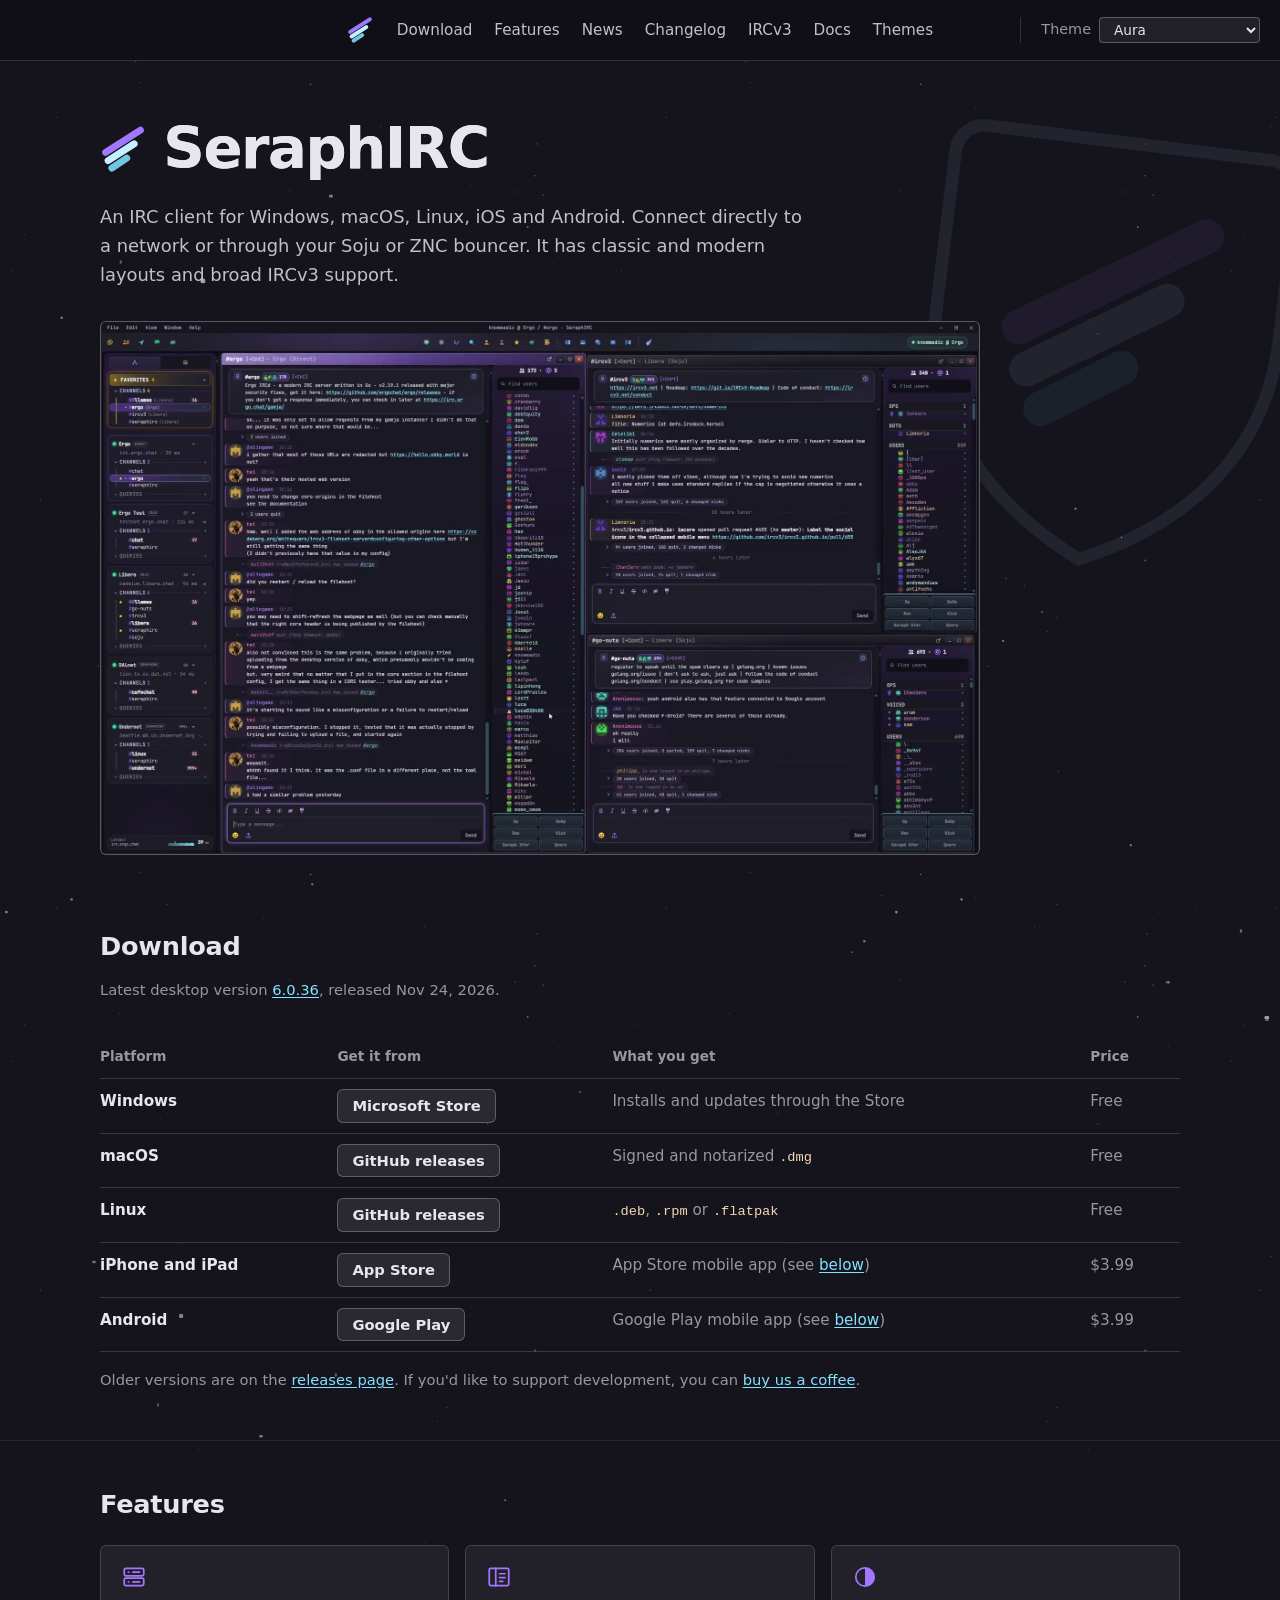
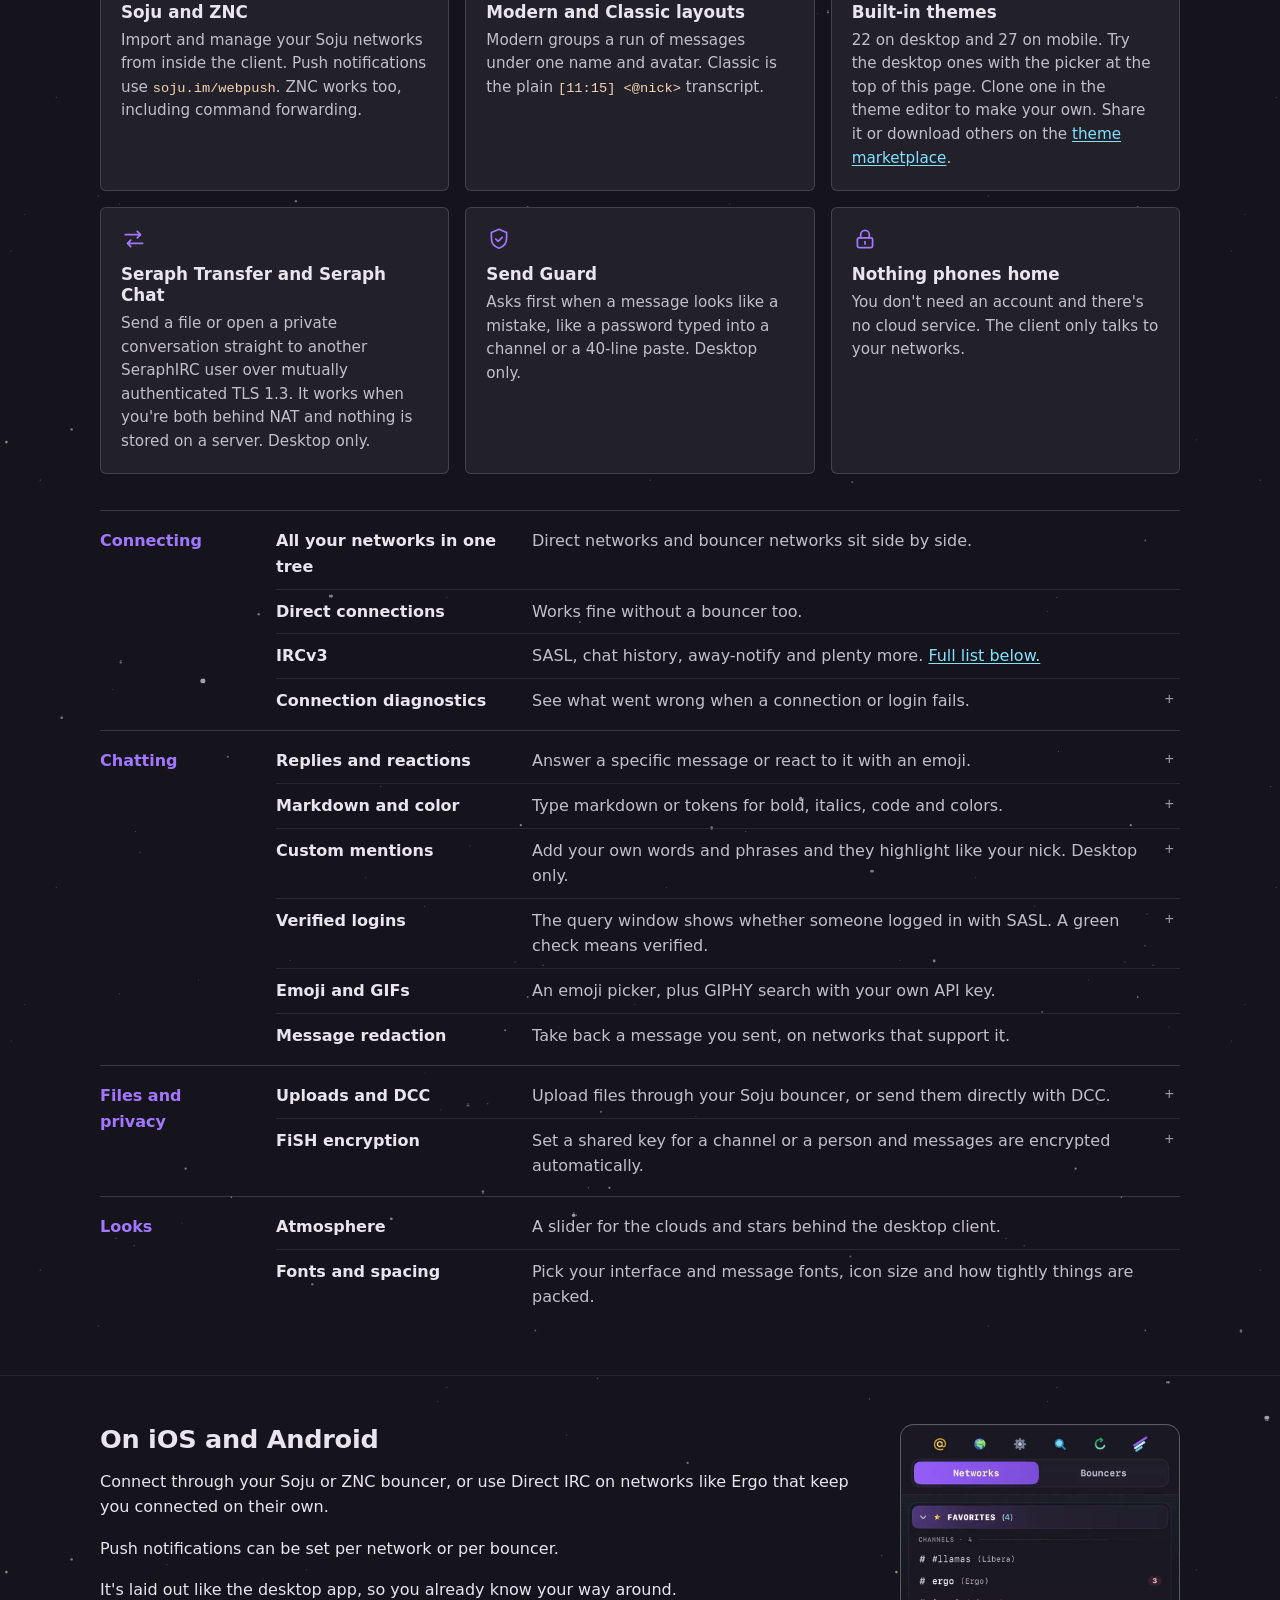
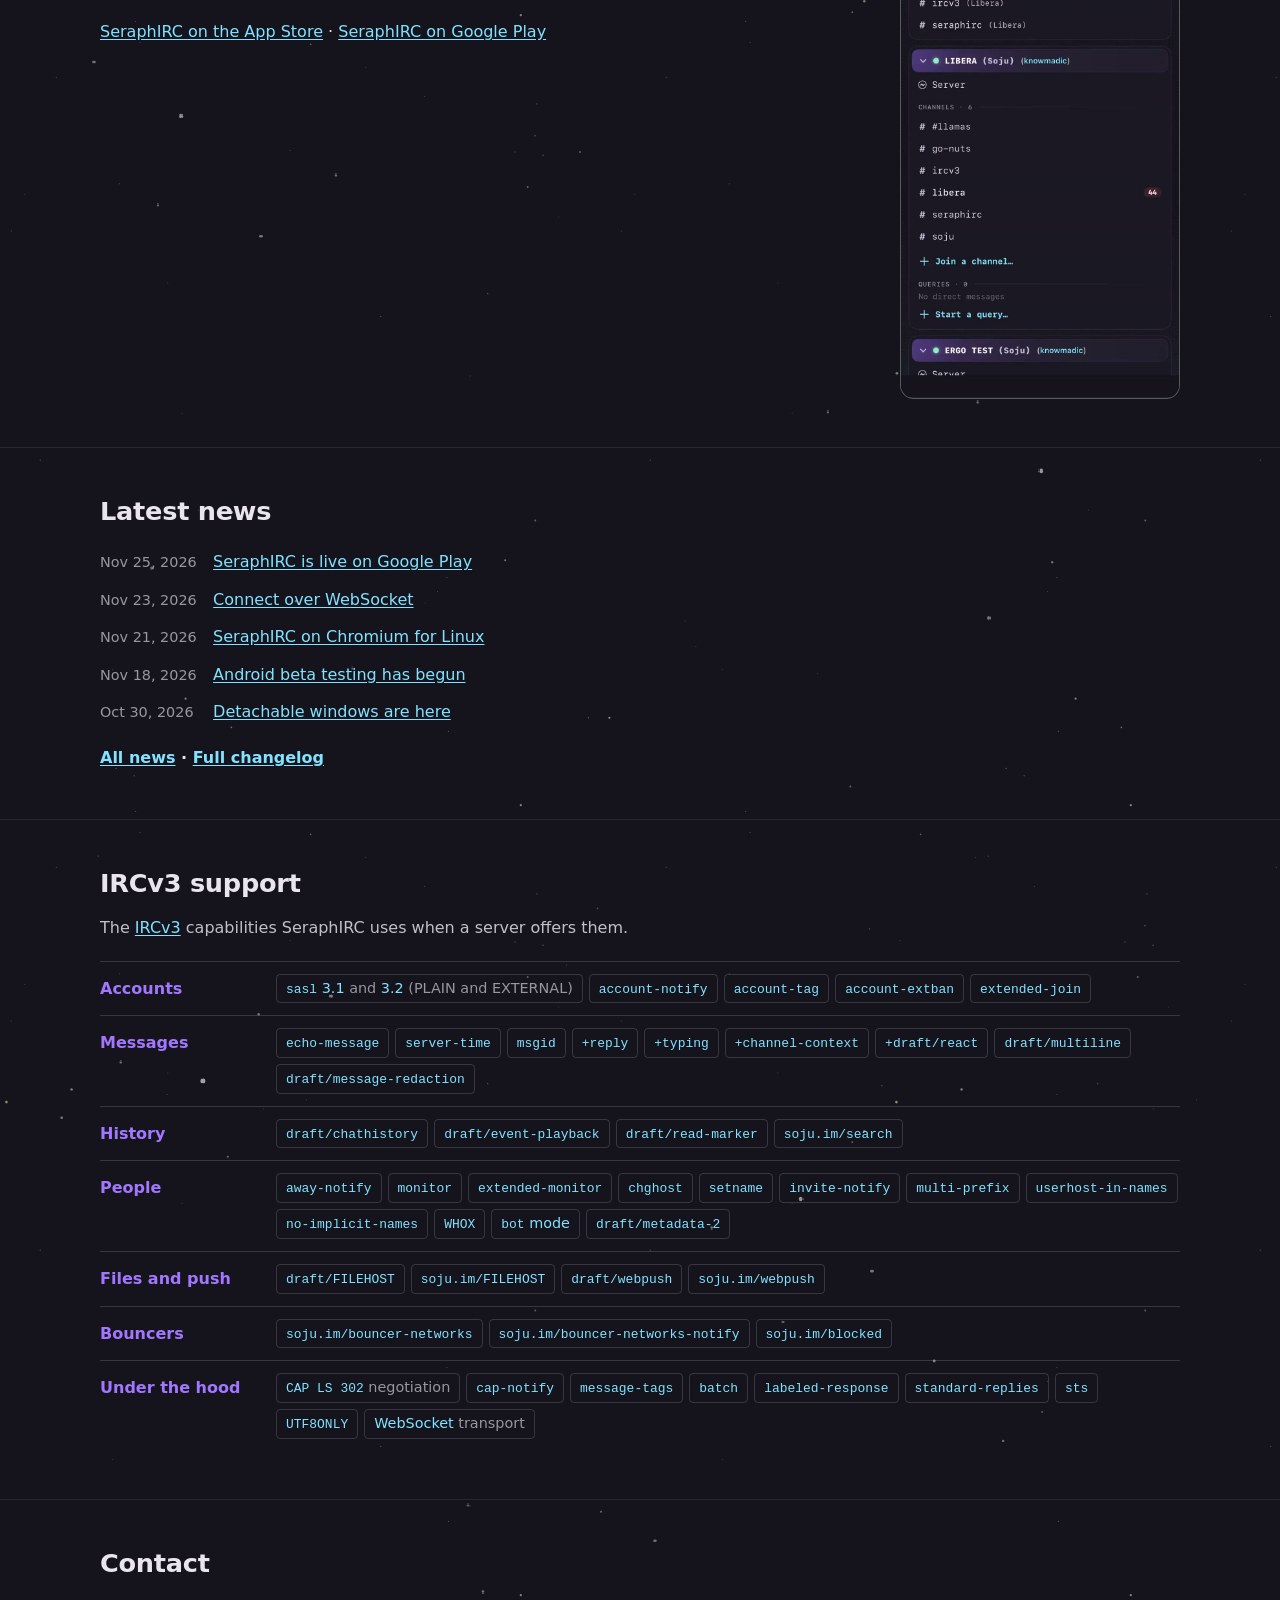
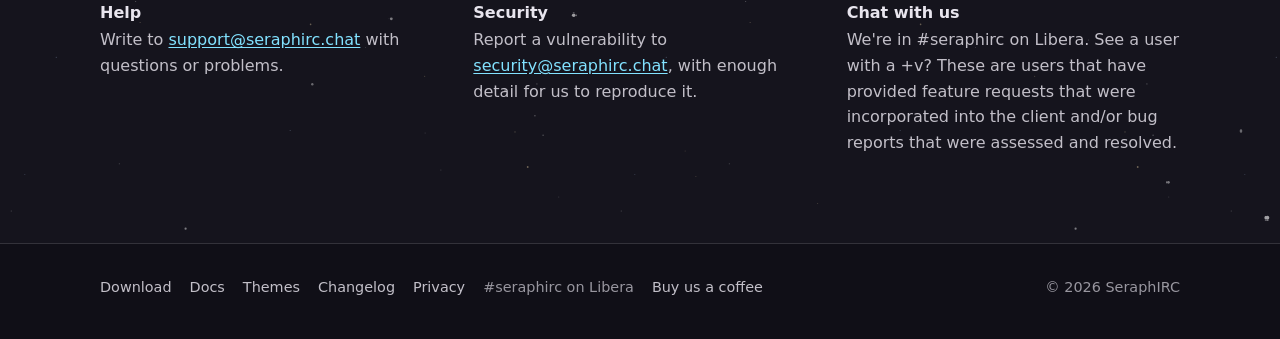
==== commit b5358f49: "6.0.37" ====
--- a/index.html
+++ b/index.html
@@ -106,7 +106,7 @@
         } catch (e) {}
       })();
     </script>
-    <link rel="stylesheet" href="styles.css?v=20261127-sky-1">
+    <link rel="stylesheet" href="styles.css?v=20261127-sky-2">
   </head>
   <body>
     <header class="site-header">
@@ -156,7 +156,7 @@
     </header>
 
     <!-- crest -->
-    <div class="crest-frame" aria-hidden="true">
+    <div class="crest-frame" data-threats aria-hidden="true">
       <svg class="crest" viewBox="0 0 240 280" fill="none" stroke-linecap="round" stroke-linejoin="round" focusable="false">
         <path d="M40 26H200a16 16 0 0 1 16 16V126C216 194 172 236 120 260C68 236 24 194 24 126V42a16 16 0 0 1 16-16Z" stroke="var(--mark-2)" stroke-width="7"/>
         <g transform="translate(39.5 20) scale(1.75)" stroke-width="11">
@@ -177,7 +177,7 @@
             </span>
           </h1>
           <p class="intro-text">
-            An IRC client for Windows, macOS, Linux, iOS and Android. Connect straight to a
+            An IRC client for Windows, macOS, Linux, iOS and Android. Connect directly to a
             network or through your Soju or ZNC bouncer. It has classic and modern layouts and
             broad IRCv3 support.
           </p>
@@ -237,7 +237,7 @@
                 <tr>
                   <td>Linux</td>
                   <td><a class="button" href="https://github.com/seraphirc/seraphirc-download/releases/latest">GitHub releases</a></td>
-                  <td class="files"><a href="/news/#news-chromium-flatpak">Chromium Flatpak</a> (recommended), or <code>.deb</code>, <code>.rpm</code> and Flatpak (WebKitGTK)</td>
+                  <td class="files"><code>.deb</code>, <code>.rpm</code> or <code>.flatpak</code></td>
                   <td class="price">Free</td>
                 </tr>
                 <tr>
@@ -280,18 +280,18 @@
             </li>
             <li class="feature-card">
               <svg class="feature-icon" viewBox="0 0 24 24" aria-hidden="true" focusable="false"><circle cx="12" cy="12" r="8.5"/><path d="M12 3.5a8.5 8.5 0 0 1 0 17z" fill="currentColor" stroke="none"/></svg>
-              <h3>22 built-in themes</h3>
-              <p>Try them with the picker at the top of this page. Clone one in the theme editor to make your own. Share it or download others on the <a href="/marketplace/">theme marketplace</a>.</p>
+              <h3>Built-in themes</h3>
+              <p>22 on desktop and 27 on mobile. Try the desktop ones with the picker at the top of this page. Clone one in the theme editor to make your own. Share it or download others on the <a href="/marketplace/">theme marketplace</a>.</p>
             </li>
             <li class="feature-card">
               <svg class="feature-icon" viewBox="0 0 24 24" aria-hidden="true" focusable="false"><path d="M4 8h14M15 5l3 3-3 3M20 16H6M9 13l-3 3 3 3"/></svg>
               <h3>Seraph Transfer and Seraph Chat</h3>
-              <p>Send a file or open a private conversation straight to another SeraphIRC user over mutually authenticated TLS 1.3. It works when you're both behind NAT and nothing is stored on a server.</p>
+              <p>Send a file or open a private conversation straight to another SeraphIRC user over mutually authenticated TLS 1.3. It works when you're both behind NAT and nothing is stored on a server. Desktop only.</p>
             </li>
             <li class="feature-card">
               <svg class="feature-icon" viewBox="0 0 24 24" aria-hidden="true" focusable="false"><path d="M12 3l7 3v5.5c0 4.3-2.9 7.6-7 9-4.1-1.4-7-4.7-7-9V6l7-3z"/><path d="M9 12l2.2 2.2L15 10.5"/></svg>
               <h3>Send Guard</h3>
-              <p>Asks first when a message looks like a mistake, like a password typed into a channel or a 40-line paste.</p>
+              <p>Asks first when a message looks like a mistake, like a password typed into a channel or a 40-line paste. Desktop only.</p>
             </li>
             <li class="feature-card">
               <svg class="feature-icon" viewBox="0 0 24 24" aria-hidden="true" focusable="false"><rect x="5" y="11" width="14" height="9" rx="1.5"/><path d="M8 11V8a4 4 0 0 1 8 0v3M12 14.5v2"/></svg>
@@ -729,5 +729,237 @@
         line.hidden = false;
       })();
     </script>
+    <!-- threats -->
+    <script>
+      // For fun: words fly in as shooting stars and break on the crest, and
+      // now and then a beam leaves it for Seraph Chat or Seraph Transfer.
+      // Nothing runs for people who ask for less motion, on small screens,
+      // or while the top of the page is out of view.
+      (function () {
+        var frame = document.querySelector(".crest-frame[data-threats]");
+        if (!frame || !frame.animate) return;
+        var crest = frame.querySelector(".crest");
+        var calm = window.matchMedia("(prefers-reduced-motion: reduce)");
+        var narrow = window.matchMedia("(max-width: 860px)");
+        var words = ["Corporate snooping", "Info selling", "User profiling", "Ad tracking", "Data brokers"];
+        var bag = [];
+        var onScreen = true;
+        // Where a hit can land, in the drawing's own units, and the side it
+        // is hit from: 1 is from the right, -1 from the left.
+        var spots = [
+          [220, 62, 1], [220, 104, 1], [215, 146, 1], [211, 172, 1], [196, 198, 1],
+          [30, 34, -1], [24, 52, -1], [24, 72, -1]
+        ];
+        // A word has to be in view long enough to read. A flight needs this
+        // much open sky between the edge of the view and the shield, and
+        // takes at least this long to cross it.
+        var ROOM = 300, LEAST_TIME = 2300, MOST_TIME = 3400, SPEED = 150;
+        // The word rides behind the head, so it stays outside the shield.
+        var WORD_FROM = 10, WORD_TO = 160, WORD_DROP = 22;
+
+        function rand(a, b) { return a + Math.random() * (b - a); }
+        function make(tag, cls) { var el = document.createElement(tag); el.className = cls; return el; }
+        function nextWord() {
+          if (!bag.length) bag = words.slice().sort(function () { return Math.random() - 0.5; });
+          return bag.pop();
+        }
+
+        // True when the word would never pass behind the page's own text or
+        // the screenshot on its way in.
+        function clearOf(blocks, path) {
+          for (var d = 0; d <= path.room; d += 14) {
+            var x = path.x + path.ux * d, y = path.y + path.uy * d;
+            var left = path.side > 0 ? x + WORD_FROM : x - WORD_TO;
+            var right = path.side > 0 ? x + WORD_TO : x - WORD_FROM;
+            for (var i = 0; i < blocks.length; i++) {
+              var b = blocks[i];
+              if (right > b.left && left < b.right && y + WORD_DROP > b.top && y - 4 < b.bottom) return false;
+            }
+          }
+          return true;
+        }
+
+        function pickPath() {
+          var ctm = crest.getScreenCTM();
+          if (!ctm) return null;
+          var box = frame.getBoundingClientRect();
+          var blocks = [".wordmark-name", ".intro-text", ".shot"].map(function (sel) {
+            var el = document.querySelector(sel);
+            if (!el) return null;
+            var r = el.getBoundingClientRect();
+            return { left: r.left - box.left, right: r.right - box.left, top: r.top - box.top, bottom: r.bottom - box.top };
+          }).filter(Boolean);
+          var good = [];
+          spots.forEach(function (spot) {
+            var pt = crest.createSVGPoint();
+            pt.x = spot[0]; pt.y = spot[1];
+            var hit = pt.matrixTransform(ctm);
+            var x = hit.x - box.left, y = hit.y - box.top, side = spot[2];
+            if (y < 0 || x < 0 || x > box.width) return;
+            // room for the word beside the hit, inside the window
+            if (side > 0 ? box.width - x < WORD_TO + 10 : x < WORD_TO + 10) return;
+            for (var n = 0; n < 8; n++) {
+              var angle = side > 0 ? rand(8, 80) : rand(6, 24), a = angle * Math.PI / 180;
+              var edge = side > 0 ? box.width - x : x;
+              var path = {
+                x: x, y: y, side: side, angle: angle,
+                ux: side * Math.cos(a), uy: -Math.sin(a),      // points back the way it came
+                room: Math.min(y / Math.sin(a), edge / Math.cos(a))
+              };
+              if (path.room >= ROOM && clearOf(blocks, path)) good.push(path);
+            }
+          });
+          return good.length ? good[Math.floor(Math.random() * good.length)] : null;
+        }
+
+        function launch() {
+          var path = pickPath();
+          if (!path) return;   // no room here for a flight that can be read
+          var el = make("div", path.side > 0 ? "threat" : "threat threat-left");
+          var tail = make("i", "threat-tail");
+          tail.style.transform = "rotate(" + (path.side > 0 ? -path.angle : path.angle - 180) + "deg)";
+          var word = make("span", "threat-word");
+          nextWord().split("").forEach(function (ch) {
+            var b = document.createElement("b");
+            b.textContent = ch === " " ? " " : ch;
+            word.appendChild(b);
+          });
+          var head = make("i", "threat-head");
+          el.appendChild(tail);
+          el.appendChild(head);
+          el.appendChild(word);
+          frame.appendChild(el);
+          // the fireball flickers as it comes
+          head.animate([{ transform: "scale(0.92)" }, { transform: "scale(1.22)" }],
+            { duration: 120, direction: "alternate", iterations: Infinity });
+
+          var far = path.room + 40;   // starts just out of view
+          var time = Math.max(LEAST_TIME, Math.min(MOST_TIME, path.room / SPEED * 1000));
+          el.animate([
+            { transform: "translate(" + (path.x + path.ux * far) + "px," + (path.y + path.uy * far) + "px)", opacity: 0 },
+            { opacity: 1, offset: 0.1 },
+            { transform: "translate(" + path.x + "px," + path.y + "px)", opacity: 1 }
+          ], { duration: time, easing: "cubic-bezier(.35,0,.75,.85)", fill: "forwards" })
+            .onfinish = function () { smash(el, path.x, path.y, path.ux, path.uy); };
+        }
+
+        function smash(el, x, y, ux, uy) {
+          el.querySelector(".threat-tail").animate([{ opacity: 0.85 }, { opacity: 0 }], { duration: 160, fill: "forwards" });
+          el.querySelector(".threat-head").animate(
+            [{ opacity: 1, transform: "scale(1.1)" }, { opacity: 0, transform: "scale(3)" }],
+            { duration: 280, easing: "ease-out", fill: "forwards" });
+          var longest = 0;
+          Array.prototype.forEach.call(el.querySelectorAll(".threat-word b"), function (b, i) {
+            var turn = rand(-1.1, 1.1), c = Math.cos(turn), s = Math.sin(turn), far = rand(14, 52);
+            var dx = (ux * c - uy * s) * far;
+            var dy = (ux * s + uy * c) * far + rand(8, 30);
+            var time = rand(650, 1000), wait = i * 26;
+            longest = Math.max(longest, time + wait);
+            b.animate([
+              { transform: "none", opacity: 1 },
+              { transform: "translate(" + dx + "px," + dy + "px) rotate(" + rand(-140, 140) + "deg)", opacity: 0 }
+            ], { duration: time, delay: wait, easing: "cubic-bezier(.2,.6,.3,1)", fill: "forwards" });
+          });
+          for (var n = 0; n < 7; n++) spark(x, y, ux, uy);
+          var base = parseFloat(getComputedStyle(crest).opacity) || 0.07;
+          crest.animate([{ opacity: base }, { opacity: Math.min(base * 2.6, 0.3) }, { opacity: base }],
+            { duration: 520, easing: "ease-out" });
+          crest.animate([{ translate: "0 0" }, { translate: (-ux * 3) + "px " + (-uy * 3) + "px" }, { translate: "0 0" }],
+            { duration: 300, easing: "ease-out" });
+          setTimeout(function () { el.remove(); }, longest + 60);
+        }
+
+        function spark(x, y, ux, uy) {
+          var dot = make("i", "threat-spark");
+          var turn = rand(-1.25, 1.25), c = Math.cos(turn), s = Math.sin(turn), far = rand(16, 58);
+          var dx = (ux * c - uy * s) * far, dy = (ux * s + uy * c) * far;
+          frame.appendChild(dot);
+          dot.animate([
+            { transform: "translate(" + x + "px," + y + "px) scale(1)", opacity: 0.9 },
+            { transform: "translate(" + (x + dx) + "px," + (y + dy) + "px) scale(0.3)", opacity: 0 }
+          ], { duration: rand(320, 560), easing: "cubic-bezier(.1,.7,.3,1)", fill: "forwards" })
+            .onfinish = function () { dot.remove(); };
+        }
+
+        // Now and then a beam leaves the shield instead: encrypted traffic
+        // going out, for Seraph Chat and Seraph Transfer.
+        var notes = ["Seraph Chat", "Seraph Transfer"];
+        var LOCK = "<svg viewBox=\"0 0 12 12\" width=\"11\" height=\"11\" fill=\"none\" stroke=\"currentColor\" stroke-width=\"1.6\" stroke-linecap=\"round\" stroke-linejoin=\"round\"><rect x=\"2\" y=\"5.5\" width=\"8\" height=\"5.5\" rx=\"1\"/><path d=\"M4 5.5V4a2 2 0 0 1 4 0v1.5\"/></svg>";
+        var beamUp = false, sinceBeam = 0;
+
+        // A beam starts at the wings in the middle of the shield and runs
+        // level to the right edge of the view, the longest way out.
+        var sources = [[120, 112], [128, 128], [112, 140]];
+
+        function beam() {
+          var ctm = crest.getScreenCTM();
+          if (!ctm) return false;
+          var box = frame.getBoundingClientRect();
+          var src = sources[Math.floor(Math.random() * sources.length)];
+          var pt = crest.createSVGPoint();
+          pt.x = src[0]; pt.y = src[1];
+          var from = pt.matrixTransform(ctm);
+          var x = from.x - box.left, y = from.y - box.top;
+          var tilt = rand(-3, 4);                       // level, give or take
+          var ux = Math.cos(tilt * Math.PI / 180), uy = Math.sin(tilt * Math.PI / 180);
+          var room = (box.width - x) / ux;
+          var fits = (box.width - x - WORD_TO - 16) / ux;
+          if (fits < 30) return false;                  // no room for the label
+          // The label sits just past the shield when there is room for it
+          // there, and otherwise as far right as it fits.
+          var past = crest.getBoundingClientRect().right - box.left - x + 14;
+          var at = Math.max(30, Math.min(past, fits));
+          var lx = x + ux * at + WORD_FROM, ly = y + uy * at;
+          var blocked = [".wordmark-name", ".intro-text", ".shot"].some(function (sel) {
+            var el = document.querySelector(sel);
+            if (!el) return false;
+            var r = el.getBoundingClientRect();
+            return lx + WORD_TO > r.left - box.left && lx < r.right - box.left &&
+              ly + 26 > r.top - box.top && ly < r.bottom - box.top;
+          });
+          if (blocked) return false;
+
+          beamUp = true;
+          var turn = "rotate(" + tilt + "deg)";
+          var el = make("div", "beam");
+          el.style.transform = "translate(" + x + "px," + y + "px)";
+          var line = make("i", "beam-line");
+          line.style.width = (room + 40) + "px";
+          var note = make("span", "beam-word");
+          note.style.transform = "translate(" + (ux * at) + "px," + (uy * at) + "px)";
+          note.innerHTML = LOCK;
+          note.appendChild(document.createTextNode(notes[Math.floor(Math.random() * notes.length)]));
+          el.appendChild(line);
+          el.appendChild(note);
+          frame.appendChild(el);
+
+          line.animate([{ transform: turn + " scaleX(0)" }, { transform: turn + " scaleX(1)" }],
+            { duration: 450, easing: "cubic-bezier(.2,.7,.3,1)", fill: "forwards" });
+          line.animate([{ backgroundPosition: "0 0, 0 0" }, { backgroundPosition: "38px 0, 0 0" }],
+            { duration: 700, iterations: Infinity });
+          note.animate([{ opacity: 0 }, { opacity: 0.9 }], { duration: 320, delay: 220, fill: "both" });
+          var base = parseFloat(getComputedStyle(crest).opacity) || 0.07;
+          crest.animate([{ opacity: base }, { opacity: Math.min(base * 2.2, 0.26) }, { opacity: base }],
+            { duration: 900, easing: "ease-out" });
+          el.animate([{ opacity: 1 }, { opacity: 0 }], { duration: 520, delay: 3000, fill: "forwards" })
+            .onfinish = function () { el.remove(); beamUp = false; };
+          return true;
+        }
+
+        function tick() {
+          var ok = onScreen && !document.hidden && !calm.matches && !narrow.matches;
+          if (ok) {
+            if (!beamUp && sinceBeam >= 2 && Math.random() < 0.34 && beam()) sinceBeam = 0;
+            else { launch(); sinceBeam++; }
+          }
+          setTimeout(tick, ok ? rand(1900, 3700) : 1200);
+        }
+        if ("IntersectionObserver" in window) {
+          new IntersectionObserver(function (entries) { onScreen = entries[0].isIntersecting; }).observe(frame);
+        }
+        setTimeout(tick, 1400);
+      })();
+    </script>
+    <!-- /threats -->
   </body>
 </html>
--- a/styles.css
+++ b/styles.css
@@ -309,6 +309,104 @@
   }
 }
 /* end crest */
+
+/* Threats: for fun. Words fly in as fireballs and break on the crest.
+   The script that moves them is at the end of index.html. */
+.threat {
+  position: absolute;
+  top: 0;
+  left: 0;
+  width: 0;
+  height: 0;
+  color: var(--red);
+  font-size: 0.8rem;
+  font-weight: 600;
+  line-height: 1;
+  white-space: nowrap;
+}
+/* The fireball: a hot core, an orange body, a red rim. */
+.threat-head {
+  position: absolute;
+  top: -6px;
+  left: -6px;
+  width: 12px;
+  height: 12px;
+  border-radius: 50%;
+  background: radial-gradient(circle at 42% 42%, #fff3c4 0 16%, #ffb347 36%, #ff5a36 60%, rgba(255, 70, 40, 0) 74%);
+  box-shadow: 0 0 9px 2px rgba(255, 96, 48, 0.5);
+}
+.threat-spark {
+  position: absolute;
+  top: -2px;
+  left: -2px;
+  width: 4px;
+  height: 4px;
+  border-radius: 50%;
+  background: #ff9a4a;
+}
+/* The trail: wide at the fireball, thinning to nothing. */
+.threat-tail {
+  position: absolute;
+  top: -3px;
+  left: 0;
+  width: 130px;
+  height: 6px;
+  background: linear-gradient(90deg, #ffb347, #ff5a36 28%, rgba(255, 90, 54, 0));
+  clip-path: polygon(0 0, 100% 42%, 100% 58%, 0 100%);
+  transform-origin: 0 50%;
+  opacity: 0.85;
+}
+.threat-word {
+  position: absolute;
+  top: 9px;
+  left: 13px;
+  opacity: 0.9;
+}
+.threat-left .threat-word {
+  left: auto;
+  right: 13px;
+}
+.threat-word b {
+  display: inline-block;
+  font-weight: inherit;
+}
+
+/* Beams: now and then a line of light leaves the shield, for Seraph Chat
+   and Seraph Transfer. The dashes run outward along it. */
+.beam {
+  position: absolute;
+  top: 0;
+  left: 0;
+  width: 0;
+  height: 0;
+  color: var(--green);
+  font-size: 0.8rem;
+  font-weight: 600;
+  line-height: 1;
+  white-space: nowrap;
+}
+.beam-line {
+  position: absolute;
+  top: -1.5px;
+  left: 0;
+  height: 3px;
+  border-radius: 2px;
+  transform-origin: 0 50%;
+  background:
+    repeating-linear-gradient(90deg, currentColor 0 10px, transparent 10px 38px),
+    linear-gradient(90deg, color-mix(in srgb, currentColor 42%, transparent), color-mix(in srgb, currentColor 42%, transparent));
+  -webkit-mask-image: linear-gradient(90deg, #000 78%, transparent);
+  mask-image: linear-gradient(90deg, #000 78%, transparent);
+}
+.beam-word {
+  position: absolute;
+  top: 9px;
+  left: 10px;
+  display: inline-flex;
+  align-items: center;
+  gap: 5px;
+}
+/* end threats */
 
 /* Home heading: the logo beside the name. */
 .wordmark {
